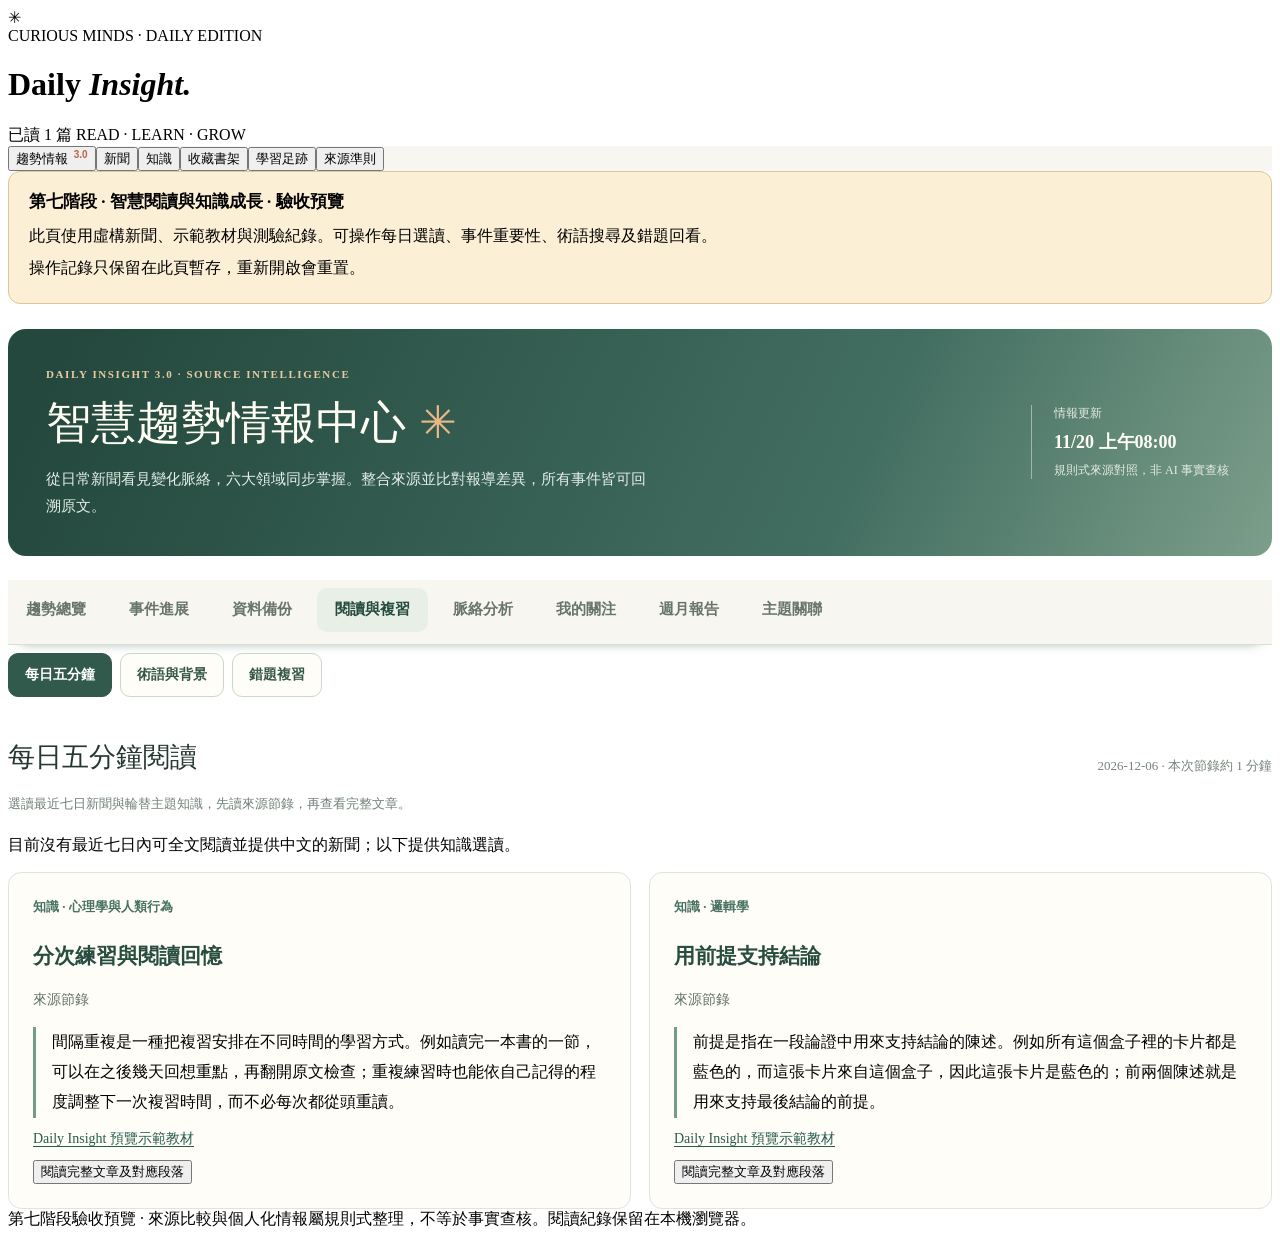
==== preview/stage7-acceptance.html @ a5c91a7d "Develop stage seven sourced reading and quiz review with isolated acceptance preview" ====
<!doctype html><html lang="zh-Hant"><head><meta charset="utf-8"><meta name="viewport" content="width=device-width,initial-scale=1"><meta name="theme-color" content="#f8f5ee"><meta name="description" content="Daily Insight 每日新知與六大領域智慧趨勢情報中心"><title>Daily Insight 3.0 第七階段驗收預覽</title><style>500;600;700&family=Noto+Sans+TC:wght@400;500;600;700;800&display=swap');:root{font-family:'DM Sans','Noto Sans TC',sans-serif;color:#212b27;background:#f8f6f0}*{box-sizing:border-box}body{margin:0}.shell{max-width:1220px;margin:auto;padding:0 30px}.mast{padding:35px 0 25px;display:flex;align-items:center;justify-content:space-between;gap:15px}.brand{display:flex;align-items:center;gap:16px}.brandmark{font-size:46px;color:#de6b43}.eyebrow,.kicker{font-size:11px;font-weight:800;letter-spacing:2px;color:#a45c42}h1{font-size:35px;margin:0;letter-spacing:-1.5px}h1 em{font-family:Georgia,serif;color:#c96945;font-weight:400}.header-right{font-size:12px;font-weight:700;letter-spacing:1px;color:#68736b;display:flex;align-items:center;gap:10px}.live-dot{width:7px;height:7px;background:#598774;border-radius:50%}nav{display:flex;gap:26px;border-top:1px solid #e2e1d9;border-bottom:1px solid #e2e1d9;overflow-x:auto}.tab{border:0;background:none;color:#67736b;padding:16px 2px;white-space:nowrap;font-size:14px;cursor:pointer;font-weight:700}.tab.active{color:#222b26;border-bottom:3px solid #d56b46}.hero{padding:48px 0 35px;display:grid;grid-template-columns:1.3fr .7fr;gap:40px;align-items:center}.hero h2{font-family:Georgia,'Noto Sans TC',serif;font-size:clamp(38px,5vw,64px);font-weight:500;line-height:1.18;letter-spacing:-2px;margin:15px 0}.hero p{color:#65736b;line-height:1.9;max-width:600px}.hero-art{border-radius:140px 140px 18px 18px;background:radial-gradient(circle at 72% 22%,#f5d9a4 0 11%,transparent 12%),linear-gradient(140deg,#b8d0bd,#4e796c 65%,#254b48);height:280px;position:relative;overflow:hidden}.hero-art:before{content:'✳';position:absolute;top:45px;left:20%;font-size:155px;color:#f4ead1;opacity:.9}.hero-art:after{content:'LEARN SOMETHING NEW';position:absolute;bottom:18px;right:20px;color:white;font-size:11px;letter-spacing:3px}.statsline{display:flex;gap:20px;flex-wrap:wrap;color:#78837a;font-size:12px}.sectionhead{display:flex;align-items:end;justify-content:space-between;margin:24px 0 20px;gap:15px}.sectionhead h2,.sectiontitle{font-family:Georgia,'Noto Sans TC',serif;font-size:29px;font-weight:500;margin:0}.filters{display:flex;gap:9px;overflow:auto;padding:0 0 18px}.filter,.mode{background:transparent;border:1px solid #d9dcd4;border-radius:40px;padding:9px 14px;color:#4c5a52;white-space:nowrap;cursor:pointer}.filter.selected,.mode.active{background:#294b40;color:white;border-color:#294b40}.grid{display:grid;grid-template-columns:repeat(3,minmax(0,1fr));gap:19px}.card{border:1px solid #e5e3db;background:#fffdf8;border-radius:14px;overflow:hidden;display:flex;flex-direction:column;min-height:320px}.card-art{height:116px;background:#b6c8bb;position:relative;overflow:hidden}.card-art:after{content:'✦';position:absolute;right:22px;top:-30px;font-size:130px;color:#fff9e8;opacity:.6}.card:nth-child(3n+2) .card-art{background:#e2c6ae}.card:nth-child(3n+3) .card-art{background:#b2c5d1}.card-body{padding:22px;display:flex;flex-direction:column;flex:1}.meta{font-size:11px;color:#8a8d83;letter-spacing:.5px}.card h3{font-size:20px;line-height:1.5;margin:13px 0;letter-spacing:-.3px}.card p{font-size:13px;color:#65736b;line-height:1.8;flex:1}.actions{display:flex;gap:8px;flex-wrap:wrap;margin-top:16px}.btn{border:1px solid #d9dfd8;background:transparent;padding:10px 13px;border-radius:9px;color:#294b40;cursor:pointer;font-size:12px;font-weight:700;text-decoration:none}.btn.primary{background:#294b40;color:white;border-color:#294b40}.notice,.empty{padding:22px;background:#f1efe6;border-radius:12px;color:#536159;line-height:1.9;margin:18px 0}.reader{max-width:830px;margin:35px auto 70px}.back{border:0;background:none;color:#8c604e;cursor:pointer;padding:10px 0}.reader h2{font-family:Georgia,'Noto Sans TC',serif;font-size:clamp(29px,4vw,46px);line-height:1.45;font-weight:500;margin:15px 0}.reader-intro{font-size:15px;color:#68746b;line-height:1.8}.reader-panel{background:#fffdf8;border:1px solid #e4e2da;padding:28px;border-radius:15px;margin:25px 0}.reader-panel h3{margin-top:0}.reader-text{font-size:18px;line-height:2;white-space:pre-wrap}.compare{display:grid;grid-template-columns:1fr 1fr;gap:18px}.compare>div{background:#f4f3ec;border-radius:12px;padding:20px}.compare label{font-size:12px;font-weight:700;color:#ae6346}.reader-note{font-size:12px;color:#78847b;line-height:1.8}.stat{font-size:48px;color:#c56c4e}footer{border-top:1px solid #e2e1d9;margin-top:60px;padding:25px 0 45px;font-size:12px;color:#88928a}@media(max-width:800px){.shell{padding:0 18px}.mast{padding:24px 0}.header-right{display:none}.hero{grid-template-columns:1fr;padding:35px 0 20px;gap:20px}.hero-art{height:160px;border-radius:15px}.hero-art:before{top:-20px;font-size:150px}.grid{grid-template-columns:1fr 1fr}.compare{grid-template-columns:1fr}}@media(max-width:560px){.grid{grid-template-columns:1fr}.card{min-height:0}.card-art{height:90px}.reader-panel{padding:18px}h1{font-size:29px}}
/* V1.4: evidence-first bilingual reader */
.evidence-list{display:grid;gap:16px;margin:24px 0}.evidence-row{border:1px solid #ded9d1;border-radius:14px;padding:22px;background:#fff}.evidence-row.compare{display:grid;grid-template-columns:1fr 1fr;gap:24px}.evidence-row.compare>div+div{border-left:1px solid #e4dfd6;padding-left:24px}.translation-missing{color:#8a6250;font-style:italic}.evidence-row .reader-text{white-space:pre-wrap;overflow-wrap:anywhere;line-height:1.9}@media(max-width:700px){.evidence-row.compare{grid-template-columns:1fr}.evidence-row.compare>div+div{border-left:0;border-top:1px solid #e4dfd6;padding-left:0;padding-top:18px}}

/* V1.7 article photography and knowledge challenges */
.card-art.has-photo:after{display:none}.card-art{height:160px}.reader-cover{height:300px;border-radius:16px;background:linear-gradient(120deg,#b6c8bb,#d8b99d);margin:20px 0;overflow:hidden}.quiz-panel{background:#fffdf8;border:1px solid #e2ded4;border-radius:16px;padding:24px;margin:30px 0}.quiz-panel h3{font-size:24px}.quiz-question{border:0;border-top:1px solid #e4e1d9;padding:18px 0;margin:0}.quiz-question legend{font-weight:700;line-height:1.7;padding-top:12px}.quiz-choice{display:block;border:1px solid #dddcd5;border-radius:9px;padding:12px;margin:9px 0;cursor:pointer;line-height:1.6}.quiz-choice:has(input:checked){border-color:#294b40;background:#eff5ef}.quiz-feedback{background:#edf4e9;padding:18px;border-radius:12px;line-height:1.8;margin-top:18px}.badge-grid{display:grid;grid-template-columns:repeat(3,minmax(0,1fr));gap:12px;margin:22px 0}.badge-card{background:#fffdf8;border:1px solid #e2ded4;padding:20px;border-radius:12px;display:flex;flex-direction:column;gap:8px}.badge-card strong{font-size:17px}.badge-card small{color:#69756c}.badge-card.locked{opacity:.5}@media(max-width:600px){.badge-grid{grid-template-columns:repeat(2,minmax(0,1fr))}.reader-cover{height:190px}}

.site-toolbar {
 position: sticky;
 top: 0;
 z-index: 10;
 background: #f8f6f0;
 padding-top: env(safe-area-inset-top, 0px);
}
.site-toolbar #explore-toolbar>p.meta{margin:0 0 16px}
#explore-toolbar .explore-topics{flex-wrap:nowrap}
#explore-toolbar .filter{flex:none}
@media(max-width:600px){nav{flex-wrap:wrap;gap:0 16px}.tab{padding:12px 2px}}

.article-prose{margin:24px 0}
.article-prose>.reader-text{margin:0 0 1em}

@media(max-width:800px){
 .site-toolbar nav{flex-wrap:nowrap;gap:0 16px}
 .site-toolbar nav .tab{flex:none;padding:12px 2px}
 #explore-toolbar .sectionhead{margin:12px 0 4px}
 #explore-toolbar .sectionhead h2{font-size:23px}
 .site-toolbar #explore-toolbar>p.meta{margin:0 0 8px}
 #explore-toolbar .explore-topics{padding-bottom:8px}
}

/* Let each image set the frame height so the entire composition is visible. */
.article-visual .card-art,.article-visual .reader-cover{height:auto;background:none}
.article-visual .card-art:after{display:none}
.article-visual .reader-cover{margin:16px auto 8px;max-width:720px}
.topic-art[hidden]{display:none}
.topic-art{color:var(--art-ink)}
.illustration-frame{background:var(--art-bg)}
.illustration-frame.has-generated svg{display:none}
.illustration-frame svg,.illustration-frame img,.official-photo,.official-photo img{display:block;width:100%;height:auto}
.official-photo:focus-visible{outline:3px solid #286452;outline-offset:-4px}
.visual-label{display:block;padding:3px 8px;background:#f8f6f0;color:#536159;text-align:right;font-size:11px;line-height:1.4}
.photo-credit{max-width:720px;margin:0 auto 12px}

#explore-toolbar:has(.reader-back){max-width:830px;margin-inline:auto}
.reader-back{display:block;min-height:44px;padding:8px 10px;margin-left:-10px;font-size:15px;font-weight:700}
.reader{margin-top:20px}

.reader-aside-inner {
 border: 1px solid #e2e1d9;
 border-radius: 12px;
 background: #f4f2ea;
 padding: 18px;
}
.reader-aside-inner > h2, .reader-panel-header h2 {
 font-size: 16px;
 margin: 0 0 12px;
}
.reader-float-button { display: none; }
.reader-related { list-style: none; margin: 0; padding: 0; }
.reader-related li + li, .reader-context-rows > div + div {
 border-top: 1px solid #e2e1d9;
 padding-top: 12px;
 margin-top: 12px;
}
.reader-related-link {
 font: inherit;
 font-size: 14px;
 font-weight: 700;
 color: #294b40;
 line-height: 1.5;
}
button.reader-related-link {
 text-align: left;
 border: 0;
 background: none;
 padding: 0;
 cursor: pointer;
 text-decoration: underline;
 text-underline-offset: 3px;
}
.reader-context-meta {
 display: block;
 margin-top: 4px;
 font-size: 12px;
 color: #56635a;
}
.reader-context-meta a { color: #294b40; }
.reader-related p, .reader-context-rows dd, .reader-diagram {
 margin: 6px 0 0;
 font-size: 13px;
 line-height: 1.65;
 overflow-wrap: anywhere;
}
.reader-context-rows { margin: 0; }
.reader-context-rows dt { font-size: 14px; font-weight: 700; }

.reader-diagram { max-width: 520px; }
.diagram-question { font-weight: 700; margin: 0 0 10px; }
.diagram-options { list-style: none; padding: 0; margin: 0 0 12px; display: grid; gap: 6px; }
.diagram-options li {
 display: grid;
 grid-template-columns: minmax(2.5em, auto) 1fr;
 gap: 1px 8px;
 padding: 5px 8px;
 border: 1px solid #dedfd5;
 border-radius: 6px;
 background: #fffdf8;
}
.diagram-options small { grid-column: 2; color: #324c41; }
.diagram-options .diagram-forgone { border-color: #658070; background: #e4eee5; }
.reader-diagram figcaption { font-weight: 700; }
.diagram-check { margin-top: 10px; }
.diagram-check summary { cursor: pointer; color: #294b40; }
.diagram-check p { margin: 6px 0; }
.diagram-expand {
 font: inherit;
 text-decoration: underline;
 padding: 6px 0;
 background: none;
 color: #294b40;
 border: 0;
 cursor: pointer;
}
.reader-diagram-dialog {
 width: min(520px, calc(100% - 36px));
 max-height: 85vh;
 padding: 22px;
 background: #fffdf8;
 color: #212b27;
 border: 1px solid #d9dfd8;
 border-radius: 14px;
}
.reader-diagram-dialog::backdrop { background: #182b226b; }
.reader-diagram-dialog form { float: right; }
.reader-diagram-dialog .reader-diagram { font-size: 16px; }
.has-reader-asides > .reader { margin-bottom: 24px; }

.reader-panel-diagram + .reader-glossary {
 border-top: 1px solid #e2e1d9;
 margin-top: 18px;
 padding-top: 18px;
}
.reader-panel-diagram h3 { font-size: 15px; margin: 0 0 8px; }
.glossary-filter {
 display: grid;
 gap: 6px;
 margin-bottom: 15px;
 font-size: 13px;
 font-weight: 600;
}
.glossary-filter input {
 width: 100%;
 min-height: 40px;
 padding: 7px 10px;
 font: inherit;
 font-size: 16px;
 background: #fffdf8;
 color: #212b27;
 border: 1px solid #bdc8bf;
 border-radius: 8px;
}
.reader-glossary dt small { color: #54645b; font-weight: 400; }
.reader-panel-dialog {
 position: fixed;
 inset: auto 0 0;
 width: min(620px, 100%);
 max-width: 100%;
 max-height: 82vh;
 max-height: 82dvh;
 margin: 0 auto;
 padding: 0;
 border: 1px solid #d9dfd8;
 border-radius: 18px 18px 0 0;
 background: #fffdf8;
 color: #212b27;
}
.reader-panel-dialog[open] { display: flex; flex-direction: column; }
.reader-panel-dialog::backdrop { background: #182b227d; }
.reader-panel-header {
 display: flex;
 align-items: center;
 justify-content: space-between;
 gap: 12px;
 padding: 10px 18px;
 border-bottom: 1px solid #e2e1d9;
 background: #f4f2ea;
}
.reader-panel-header h2 { margin: 0; }
.reader-panel-header button { min-height: 44px; }
.reader-panel-body {
 overflow: auto;
 overscroll-behavior: contain;
 padding: 16px 18px calc(22px + env(safe-area-inset-bottom, 0px));
}
.reader-panel-body .reader-context-rows dd,
.reader-panel-body .reader-related p { font-size: 15px; }
body:has(.reader-panel-dialog[open], .reader-diagram-dialog[open]) { overflow: hidden; }

@media (max-width: 1199px) {
 .reader-aside-inner { display: none; }
 .reader-layout.has-reader-asides { padding-bottom: calc(72px + env(safe-area-inset-bottom, 0px)); }
 .reader-float-button {
  display: inline-flex;
  position: fixed;
  bottom: calc(12px + env(safe-area-inset-bottom, 0px));
  z-index: 12;
  align-items: center;
  min-height: 44px;
  padding: 8px 14px;
  border: 1px solid #628778;
  border-radius: 24px;
  background: #294b40;
  color: #fff;
  font: inherit;
  font-size: 14px;
  font-weight: 700;
  box-shadow: 0 2px 8px #202b2633;
  cursor: pointer;
 }
 .reader-aside-left .reader-float-button { left: max(12px, env(safe-area-inset-left, 0px)); }
 .reader-aside-right .reader-float-button { right: max(12px, env(safe-area-inset-right, 0px)); }
}

@media (min-width: 1200px) {
 .shell:has(.reader-layout.has-reader-asides) {
  max-width: 1920px;
  padding-inline: clamp(28px, 2.6vw, 56px);
 }
 .reader-layout.has-reader-asides {
  display: grid;
  grid-template-columns: minmax(0, 890px);
  grid-template-areas: "article";
  align-items: start;
  justify-content: center;
  gap: clamp(18px, 1.45vw, 28px);
 }
 .reader-layout.has-reader-asides:has(.reader-aside-left) {
  grid-template-columns: minmax(215px, 380px) minmax(0, 890px);
  grid-template-areas: "related article";
 }
 .reader-layout.has-reader-asides:has(.reader-aside-right) {
  grid-template-columns: minmax(0, 890px) minmax(215px, 380px);
  grid-template-areas: "article context";
 }
 .reader-layout.has-reader-asides:has(.reader-aside-left):has(.reader-aside-right) {
  grid-template-columns: minmax(215px, 1fr) minmax(0, 890px) minmax(215px, 1fr);
  grid-template-areas: "related article context";
 }
 .reader-layout.has-reader-asides > .reader {
  grid-area: article;
  min-width: 0;
  max-width: 890px;
  width: 100%;
 }
 .reader-aside { width: 100%; min-width: 0; margin: 20px 0 0; }
 .reader-aside-left { grid-area: related; }
 .reader-aside-right { grid-area: context; }
 .reader-aside-inner .reader-context-rows dd,
 .reader-aside-inner .reader-related p { font-size: 14px; }
}
@media (min-width: 1200px) and (min-height: 700px) {
 .reader-aside {
  position: sticky;
  top: calc(114px + env(safe-area-inset-top, 0px));
  max-height: calc(100dvh - 130px - env(safe-area-inset-top, 0px));
  overflow: auto;
  scrollbar-width: thin;
 }
}

/* Daily Insight 2.0: trend intelligence, preserving the original editorial palette. */
.nav-new{font-size:10px;font-weight:800;color:#be6347;vertical-align:super;margin-left:2px}
.trend-hero{margin:25px 0 24px;padding:36px 38px;border-radius:18px;background:linear-gradient(115deg,#24483d 5%,#426e61 67%,#7c9e8a);color:#fffdf4;display:flex;justify-content:space-between;align-items:center;gap:28px}
.trend-eyebrow{font-size:11px!important;font-weight:800;letter-spacing:1.6px;color:#e7cba5!important}
.trend-hero h2{font-family:Georgia,'Noto Sans TC',serif;font-size:clamp(27px,3.7vw,45px);font-weight:500;line-height:1.3;margin:10px 0 13px}
.trend-hero p{font-size:15px;line-height:1.8;margin:0;color:#e5eee8;max-width:600px}
.trend-hero-star{color:#e9b886;font-family:'DM Sans',sans-serif}
.trend-hero-meta{min-width:180px;border-left:1px solid #9eb8a9;padding-left:22px;display:flex;flex-direction:column;gap:8px}
.trend-hero-meta span,.trend-hero-meta small{color:#e3ebe1;font-size:12px}
.trend-hero-meta strong{font-size:18px}
.trend-tabs{position:sticky;top:env(safe-area-inset-top,0px);z-index:20;display:flex;gap:7px;overflow-x:auto;border-bottom:1px solid #dcded6;padding:8px 0 12px;scrollbar-width:thin;background:#f8f6f0;box-shadow:0 8px 14px -14px #24483d;overscroll-behavior-x:contain}
.trend-tab{border:0;border-radius:10px;padding:12px 18px;background:transparent;white-space:nowrap;color:#68756b;font-size:15px;font-family:inherit;font-weight:700;cursor:pointer;min-height:44px}
.trend-tab.active{background:#e7efe7;color:#254c3e}
.trend-dot{display:inline-block;min-width:20px;padding:2px 5px;margin-left:6px;border-radius:12px;background:#b65a43;color:white;font-size:11px}
.trend-overview,.trend-watch,.trend-reports,.trend-network{padding:18px 0 20px}
.trend-section-title{margin:27px 0 17px;display:flex;justify-content:space-between;align-items:end;gap:12px}
.trend-section-title h3{margin:0;font:500 27px Georgia,'Noto Sans TC',serif;color:#26372f}
.trend-section-title span{color:#778479;font-size:13px}
.trend-topic-grid{display:grid;grid-template-columns:repeat(3,minmax(0,1fr));gap:12px}
.trend-topic-card{display:grid;grid-template-columns:52px 1fr;grid-template-rows:1fr 1fr;align-items:center;column-gap:12px;text-align:left;padding:17px;background:#fffdf8;border:1px solid #e5e5de;border-radius:13px;color:#25362e;min-height:105px;cursor:pointer}
.trend-topic-card:hover,.trend-event-card:hover{border-color:#b9c8bb}
.trend-topic-symbol{grid-row:1/3;width:48px;height:48px;border-radius:13px;display:flex;align-items:center;justify-content:center;font-size:28px}
.trend-topic-card>span:nth-child(2){font-size:15px;font-weight:700}
.trend-topic-card strong{color:#58776a;font-size:16px}.trend-topic-card small{font-weight:400;font-size:12px;color:#8c978d}
.trend-topic-filters{display:flex;gap:8px;overflow-x:auto;padding:2px 0 15px;scrollbar-width:thin}
.trend-chip{white-space:nowrap;border:1px solid #d5dcd5;background:#fffdf9;border-radius:99px;padding:9px 15px;min-height:43px;color:#405b4c;font-size:14px;cursor:pointer}
.trend-chip.active{background:#315a4c;color:#fff;border-color:#315a4c}.trend-chip.active span{color:#fff!important}
.trend-event-list{display:grid;grid-template-columns:repeat(2,minmax(0,1fr));gap:14px}
.trend-event-card{display:flex;flex-direction:column;background:#fffdf9;border:1px solid #e1e4da;border-radius:14px;padding:23px;min-width:0}
.trend-event-top,.trend-event-bottom{display:flex;justify-content:space-between;align-items:center;gap:12px}
.trend-topic-label{font-size:13px;font-weight:800;color:#487263}
.trend-impact{font-size:12px;color:#66786c;border-radius:99px;background:#edf0e8;padding:5px 10px;white-space:nowrap}.trend-impact.mid{background:#f7ebd5;color:#9e6e30}.trend-impact.high{background:#f8e0dc;color:#a94b3d}
.trend-event-card h3{font-size:19px;line-height:1.6;margin:15px 0 9px;overflow-wrap:anywhere}
.trend-event-card h3 button{background:none;border:0;color:#263c30;font:inherit;text-align:left;padding:0;cursor:pointer}
.trend-event-card h3 button:hover{text-decoration:underline;text-underline-offset:4px}
.trend-event-card p{color:#637267;font-size:14px;line-height:1.8;margin:0 0 16px;flex:1}
.trend-event-bottom{border-top:1px solid #ecece4;padding-top:13px;color:#7b897d;font-size:12px;flex-wrap:wrap}
.trend-event-bottom>div,.trend-inline-actions{display:flex;gap:12px;align-items:center;flex-wrap:wrap}
.trend-text-btn{background:none;border:0;color:#3d725d;font-size:13px;font-weight:700;cursor:pointer;padding:4px;min-height:30px}
.trend-text-btn:hover{text-decoration:underline}.trend-unread{display:inline-block;color:#aa5544;margin-left:6px}
.trend-event-card.compact{padding:18px}.trend-event-card.compact h3{font-size:16px}
.trend-footnote,.trend-muted{line-height:1.8;color:#718076;font-size:13px}.trend-footnote{margin:22px 0}.trend-muted{margin:8px 0 20px}
.trend-detail{padding:22px 0}.trend-back{border:0;background:none;color:#875e4b;cursor:pointer;font-weight:700;font-size:15px;min-height:44px}
.trend-detail-heading{background:#eef2ea;border-radius:16px;padding:28px;margin:14px 0 21px}.trend-detail-heading h3{font:500 clamp(24px,3vw,35px)/1.6 Georgia,'Noto Sans TC',serif;margin:15px 0}.trend-detail-meta{font-size:13px;color:#708078;margin-bottom:17px}
.trend-detail-grid{display:grid;grid-template-columns:repeat(2,minmax(0,1fr));gap:16px}.trend-detail-panel{background:#fffdf8;border:1px solid #e1e3dc;border-radius:13px;padding:24px;margin-bottom:16px;min-width:0}
.trend-detail-panel h4{font-size:19px;color:#284d40;margin:0 0 15px}.trend-detail-panel h4:not(:first-child){margin-top:24px}.trend-detail-panel p{font-size:14px;color:#637267;line-height:1.85}
.trend-evidence,.trend-related,.trend-small-list{padding-left:19px;line-height:1.65}.trend-evidence li{margin:16px 0}.trend-evidence strong{font-size:14px;display:block;overflow-wrap:anywhere}.trend-evidence small,.trend-related small{display:block;color:#778579;font-size:12px;margin:5px 0}
.trend-source-link{font-size:12px;line-height:1.7;color:#3f715b;overflow-wrap:anywhere}
.trend-timeline{border-left:2px solid #afc7b5;list-style:none;margin:13px 0 0 5px;padding-left:21px}.trend-timeline li{position:relative;margin:0 0 21px;line-height:1.6;font-size:14px}.trend-timeline li:before{content:'';position:absolute;left:-28px;top:6px;width:10px;height:10px;border-radius:50%;background:#578273}.trend-timeline time{display:block;color:#a36049;font-size:12px;font-weight:800}.trend-timeline small{display:block;color:#829086}
.trend-caution{background:#f8f1e7;border-radius:9px;padding:13px;color:#8f6752!important;font-size:13px;line-height:1.8}
.trend-related button{background:none;border:none;padding:0;cursor:pointer;color:#3e715a;font-size:15px;text-align:left;text-decoration:underline;text-underline-offset:3px}
.trend-preference-grid{display:grid;grid-template-columns:repeat(2,minmax(0,1fr));gap:12px}.trend-preference-grid label{font-size:15px;line-height:1.5;cursor:pointer}.trend-preference-grid input{accent-color:#315d4b;width:17px;height:17px;vertical-align:middle}
.trend-summary-cards{display:grid;grid-template-columns:repeat(3,minmax(0,1fr));gap:12px;margin:20px 0}.trend-summary-cards>div{display:flex;flex-direction:column;gap:6px;background:#eef2eb;border-radius:13px;padding:20px;min-height:112px}.trend-summary-cards strong{font-size:clamp(20px,2.3vw,29px);color:#315e4d;overflow-wrap:anywhere}.trend-summary-cards span{font-size:13px;color:#6c8173}
.trend-report-controls{display:flex;justify-content:space-between;gap:12px;flex-wrap:wrap;align-items:center;margin:15px 0}.trend-report-controls>div{display:flex;gap:8px}
.trend-bars{display:grid;gap:16px;margin-top:23px}.trend-bar-row{display:grid;grid-template-columns:150px 1fr 36px;gap:12px;align-items:center;color:#485c4f;font-size:13px}.trend-bar-row strong{text-align:right;color:#325a4d}.trend-bar-rail{height:12px;background:#f0f0e7;border-radius:99px;overflow:hidden}.trend-bar-rail i{display:block;height:100%;border-radius:99px;min-width:2px}
.trend-network-topics{display:grid;grid-template-columns:repeat(3,minmax(0,1fr));gap:12px;margin:24px 0}.trend-network-node{background:#fffdf8;border:1px solid var(--node);color:var(--node);border-radius:13px;padding:22px 10px;font-size:16px;font-weight:700;cursor:pointer;min-height:74px}
.trend-links{list-style:none;padding:0}.trend-links li{display:flex;align-items:center;gap:10px;border-bottom:1px solid #ebece4;padding:12px 0;font-size:14px}.trend-links li span:first-child{min-width:105px}.trend-links li span:nth-child(3){min-width:100px}.trend-links strong{color:#517563;font-size:12px;white-space:nowrap}.trend-link-line{flex:1;height:2px;background:#aac6b2}
.trend-announcement{position:fixed;bottom:20px;left:50%;transform:translateX(-50%);background:#285644;color:white;padding:10px 18px;border-radius:9px;z-index:35}
@media(max-width:850px){.trend-hero{padding:24px;align-items:start}.trend-topic-grid{grid-template-columns:repeat(2,minmax(0,1fr))}.trend-detail-grid{grid-template-columns:1fr}}
@media(max-width:600px){.trend-hero{display:block;padding:22px;margin:13px 0 15px}.trend-hero-meta{border:0;border-top:1px solid #91ae9b;padding:12px 0 0;margin-top:18px;gap:4px}.trend-hero-meta strong{font-size:15px}.trend-tabs{gap:4px}.trend-tab{font-size:14px;padding:11px 13px}.trend-section-title{align-items:start;flex-direction:column;gap:5px}.trend-section-title h3{font-size:23px}.trend-topic-grid,.trend-event-list,.trend-network-topics{grid-template-columns:1fr}.trend-topic-card{min-height:82px;padding:11px}.trend-event-card{padding:19px}.trend-detail-heading{padding:18px}.trend-detail-panel{padding:18px}.trend-summary-cards{grid-template-columns:repeat(2,minmax(0,1fr))}.trend-summary-cards>div:last-child{grid-column:1/-1}.trend-preference-grid{grid-template-columns:1fr}.trend-bar-row{grid-template-columns:105px 1fr 30px;gap:7px;font-size:12px}.trend-links li{flex-wrap:wrap}.trend-links li span:first-child,.trend-links li span:nth-child(3){min-width:0}.trend-network-node{min-height:65px}}
@media(prefers-reduced-motion:reduce){.trend-event-card,.trend-topic-card{transition:none}}

/* Daily Insight 3.0 stage 5: source inspection / evidence comparison. */
.trend-investigation{margin:4px 0 20px}
.trend-pane-tabs{display:flex;gap:8px;flex-wrap:wrap;padding:8px 0 15px}
.trend-pane-tab{font:700 14px 'DM Sans','Noto Sans TC',sans-serif;color:#365848;background:#fffdf8;border:1px solid #cbd8cd;border-radius:10px;min-height:44px;padding:10px 16px;cursor:pointer}
.trend-pane-tab.active{color:#fff;background:#315a4c;border-color:#315a4c}
.trend-investigation-panel{margin-bottom:18px}
.trend-proof-summary{display:flex;flex-wrap:wrap;gap:8px;margin:0 0 14px}
.trend-proof-pill{font-size:13px;font-weight:700;padding:7px 11px;border-radius:99px}
.trend-proof-pill.has-primary{background:#e1efe4;color:#2c6648}.trend-proof-pill.pending{background:#f6eee0;color:#865a34}
.trend-claim-groups{display:grid;grid-template-columns:repeat(2,minmax(0,1fr));gap:12px;margin:18px 0}
.trend-claim-row{background:#f4f6ef;border:1px solid #e0e6dd;border-radius:12px;padding:17px;min-width:0}
.trend-claim-row strong{display:block;color:#2b4d3c;font-size:16px;line-height:1.7;overflow-wrap:anywhere}
.trend-claim-row small{display:block;color:#65766b;margin-top:9px;font-size:13px}
.trend-claim-label{font-size:13px;color:#926342;font-weight:800;margin-bottom:9px}
.trend-claim-links{display:grid;gap:7px;margin-top:13px}
.trend-quality-list{display:grid;gap:12px;margin-top:17px}
.trend-quality-item{display:grid;grid-template-columns:minmax(140px,1fr) minmax(220px,1.3fr);gap:12px 20px;border:1px solid #e1e5dc;border-radius:12px;padding:16px;min-width:0}
.trend-quality-item strong{font-size:16px;color:#294d3d}.trend-quality-item small{display:block;font-size:13px;color:#66766c;line-height:1.6;margin-top:5px;overflow-wrap:anywhere}
.trend-quality-badges{display:flex;flex-wrap:wrap;gap:7px;align-items:start}.trend-quality-badges>span{font-size:13px;border-radius:8px;background:#edf2e9;padding:6px 8px;line-height:1.5}
.trend-quality-badges .trend-link-status.good{background:#e1f0e3;color:#2c6848}.trend-quality-badges .trend-link-status.bad{background:#f9e3df;color:#a04b3d}.trend-quality-badges .trend-link-status.pending{background:#f6efe1;color:#805b38}
.trend-quality-link{grid-column:1/-1;overflow-wrap:anywhere}
.trend-compare-grid{display:grid;grid-template-columns:repeat(2,minmax(0,1fr));gap:14px;margin:18px 0}
.trend-compare-column{display:flex;flex-direction:column;gap:8px;min-width:0}.trend-compare-column label{font-size:15px;font-weight:700;color:#365849}
.trend-compare-column select{width:100%;min-height:44px;border:1px solid #c8d7c8;border-radius:10px;background:#fff;padding:9px 12px;font:inherit;font-size:15px;color:#284a3a}
.trend-compare-content{background:#f4f6ef;border:1px solid #e0e5db;border-radius:12px;padding:18px;min-height:200px;display:flex;flex-direction:column;gap:13px}
.trend-compare-content strong{font-size:17px;line-height:1.7;color:#2a4b3e;overflow-wrap:anywhere}.trend-compare-content p{margin:0}.trend-compare-content a{margin-top:auto}
.trend-compare-meta{font-size:13px;color:#65796b}.trend-compare-assessment{padding:14px 16px;background:#edf2e9;border-radius:10px;font-size:14px;line-height:1.8;color:#3d5d4b}
@media(max-width:700px){.trend-compare-grid,.trend-claim-groups,.trend-quality-item{grid-template-columns:1fr}.trend-compare-content{min-height:0}.trend-quality-link{grid-column:auto}}

/* Daily Insight 3.0 stage 6 — personal dashboard, watch terms, progress and backup. */
.trend-personal-layout{max-width:800px}
.trend-personal-row{display:flex;justify-content:space-between;align-items:center;gap:15px;padding:13px 0;border-bottom:1px solid #e3e8df;min-width:0}
.trend-personal-row:last-of-type{border-bottom:0}
.trend-personal-row label{font-size:15px;font-weight:700;line-height:1.6;display:flex;align-items:center;gap:8px}
.trend-personal-row input{accent-color:#315d4b;width:18px;height:18px}
.trend-personal-row strong{font-size:16px;color:#2b4939;overflow-wrap:anywhere}
.trend-personal-row small{display:block;color:#637667;line-height:1.75;font-size:13px;margin-top:5px;overflow-wrap:anywhere}
.trend-personal-actions{display:flex;gap:8px;align-items:center;flex-wrap:wrap;flex:none}
.trend-personal-actions>button:not(.btn){background:#fffdf8;border:1px solid #ccd8cc;border-radius:8px;min-width:40px;min-height:40px;color:#305844;font-size:18px;cursor:pointer}
.trend-personal-actions button:disabled{opacity:.4;cursor:default}
.trend-personal-two,.trend-backup-grid{display:grid;grid-template-columns:repeat(2,minmax(0,1fr));gap:17px}
.trend-personal-form{display:grid;grid-template-columns:1fr 1fr;gap:14px}
.trend-personal-field{display:grid;gap:7px;font-weight:700;font-size:14px;color:#375b48;min-width:0}
.trend-personal-field input,.trend-personal-field select{width:100%;min-width:0;min-height:44px;border:1px solid #c2d1c4;border-radius:9px;background:#fff;color:#253b30;padding:9px 12px;font:inherit;font-size:16px}
.trend-personal-field input[type=file]{line-height:1.7;max-width:100%}
.trend-personal-wide{grid-column:1/-1}
.trend-personal-form fieldset{border:1px solid #e0e6dd;border-radius:11px;padding:14px;min-width:0}
.trend-personal-form legend{font-weight:700;color:#365b47;font-size:14px;padding:0 4px}
.trend-personal-form .trend-personal-actions{justify-content:flex-start}
.trend-progress-panel .trend-section-title{margin-top:0}
.trend-progress-panel .trend-section-title h4{margin:0}
.trend-progress-panel .trend-personal-field{margin-bottom:20px;max-width:350px}
.trend-progress-panel .trend-timeline strong{display:block;color:#315e4b;margin:3px 0}
.trend-progress-panel .trend-source-link{display:block;margin-top:6px}
.trend-backup-stats{display:grid;grid-template-columns:repeat(3,minmax(0,1fr));gap:9px;margin:18px 0}
.trend-backup-stats>div{display:grid;gap:3px;background:#edf2e9;padding:13px;border-radius:10px}
.trend-backup-stats strong{font-size:22px;color:#2d5d47}.trend-backup-stats span{font-size:13px;color:#677869}
.trend-backup-preview{background:#fffdf8;border:1px solid #dbe4d9;border-radius:14px;padding:22px;margin:20px 0}
.trend-backup-preview h4{font-size:20px;color:#284e3d;margin-top:0}
.trend-backup-table{overflow:auto;margin:16px 0}
.trend-backup-table>div{min-width:350px;display:grid;grid-template-columns:1.3fr repeat(3,minmax(55px,.7fr));gap:10px;border-bottom:1px solid #e3e8df;padding:11px 4px;font-size:14px}
.trend-backup-table>div:first-child{background:#eff3ed;font-weight:700;border-radius:9px}
.trend-personal-confirm{display:flex;align-items:center;gap:10px;font-size:14px;line-height:1.7;margin:18px 0}
.trend-personal-confirm input{accent-color:#285644;width:18px;height:18px;flex:none}
@media(max-width:850px){.trend-personal-two,.trend-backup-grid{grid-template-columns:1fr}}
@media(max-width:600px){.trend-personal-row{align-items:flex-start;flex-wrap:wrap}.trend-personal-actions{width:100%;justify-content:flex-end}.trend-personal-form{grid-template-columns:1fr}.trend-personal-wide{grid-column:auto}.trend-backup-stats{grid-template-columns:repeat(2,minmax(0,1fr))}.trend-personal-form .trend-personal-actions{justify-content:flex-start}}

/* Keep the two data and progress entry points visible on narrow screens. */
.trend-progress-link{color:#285b4d;font-weight:700}
@media(max-width:600px){
 .trend-tabs{display:grid;grid-template-columns:repeat(3,minmax(0,1fr));overflow-x:visible}
 .trend-tab{min-width:0;padding:10px 5px;text-align:center;white-space:normal}
}

.learning-section{margin-top:18px}.learning-digest{display:grid;grid-template-columns:repeat(2,minmax(0,1fr));gap:18px}
.learning-digest .trend-detail-panel{margin:0}.learning-section h4{font-size:21px;line-height:1.55;margin:10px 0}
.learning-section blockquote{margin:12px 0;padding-left:16px;border-left:3px solid #749a89;line-height:1.9}
.learning-label,.learning-source{font-size:14px;color:#506d61}.learning-source{display:block;margin:12px 0}.learning-source a{color:#285b4d;text-underline-offset:3px}
.learning-glossary{display:grid;grid-template-columns:repeat(2,minmax(0,1fr));gap:0 24px}.learning-glossary p{margin:0 0 8px}
.learning-review{margin-top:18px}.learning-review details{padding:12px;background:#eef2ec;border-radius:8px}.learning-review summary{cursor:pointer;font-weight:600}
.learning-actions{display:flex;gap:12px;flex-wrap:wrap;margin-top:16px}.learning-importance h5{font-size:16px;margin-bottom:8px}
@media(max-width:700px){.learning-digest,.learning-glossary{grid-template-columns:1fr}.learning-actions .btn{flex:1}}
</style><style>.preview-note{background:#fbefd5;border:1px solid #dcc69c;padding:16px 20px;border-radius:12px;margin-bottom:18px;line-height:1.7}.preview-note p{margin:5px 0}.preview-note strong{font-size:17px}</style></head><body><div class="shell"><header class="mast"><div class="brand"><span class="brandmark">✳</span><div><div class="eyebrow">CURIOUS MINDS · DAILY EDITION</div><h1>Daily <em>Insight.</em></h1></div></div><div class="header-right"><span id="streak">我的閱讀日誌</span><span class="live-dot"></span> READ · LEARN · GROW</div></header><div class="site-toolbar"><nav aria-label="主選單"><button class="tab" data-page="trends">趨勢情報 <span class="nav-new">3.0</span></button><button class="tab active" data-page="news">新聞</button><button class="tab" data-page="knowledge">知識</button><button class="tab" data-page="saved">收藏書架</button><button class="tab" data-page="stats">學習足跡</button><button class="tab" data-page="about">來源準則</button></nav><div id="explore-toolbar"></div></div><aside class="preview-note"><strong>第七階段 · 智慧閱讀與知識成長 · 驗收預覽</strong><p id="preview-note">此頁使用虛構新聞、示範教材與測驗紀錄。可操作每日選讀、事件重要性、術語搜尋及錯題回看。</p><p>操作記錄只保留在此頁暫存，重新開啟會重置。</p></aside><main id="main"><p>正在讀取文章資料…</p></main><footer>第七階段驗收預覽 · 來源比較與個人化情報屬規則式整理，不等於事實查核。閱讀紀錄保留在本機瀏覽器。</footer></div><script>
const previewRecords=new Map([['daily-insight-v1.8',JSON.stringify({"saved": ["https://example.org/stage7-cost"], "read": ["https://example.org/stage7-cost"], "quizResults": {"stage7-cost": {"score": 0, "total": 1, "answers": [0], "completedAt": "2026-11-20T00:00:00Z"}, "stage7-repeat": {"score": 0, "total": 1, "answers": [2], "completedAt": "2026-11-19T00:00:00Z"}}})]]);
const previewStorage={getItem:key=>previewRecords.get(key)??null,setItem:(key,value)=>previewRecords.set(key,value),removeItem:key=>previewRecords.delete(key)};
const previewArticles=[{"id": "stage7-cost", "title": "安排一天行程的機會成本", "category": "商業與經濟", "kind": "knowledge", "source": "Daily Insight 預覽示範教材", "url": "https://example.org/stage7-cost", "verification": "publisher_domain_checked", "reuse_license": "approved", "content_complete": true, "standalone_reviewed": true, "translation_status": "original_zh_hant", "content_scope": "full_text", "evidence_original": ["機會成本是指做出一個選擇時，所放棄的最佳可行方案帶來的價值。假設你只有一小時，可以整理旅行資料、練習英文或看一集影集；你選擇整理旅行資料，而在另外兩個方案中最重視練習英文，整理資料的機會成本就是放棄練習英文帶來的價值。", "比較方案時，可以先列出真正可行的選項，再依自己的目標排序。機會成本會隨可行選項及你重視的事情改變，也不一定能直接用金錢衡量。"], "quiz_reviewed": true, "quiz": [{"question": "若選擇整理資料，次佳選項是練英文，機會成本是什麼？", "options": ["三件事花費時間的總和", "放棄練英文所帶來的價值", "已經看過影集的時間"], "answer": 1, "paragraph": 1, "explanation": "機會成本取決於放棄的最佳可行方案；在這個例子中是練習英文。"}]}, {"id": "stage7-repeat", "title": "分次練習與閱讀回憶", "category": "心理學與人類行為", "kind": "knowledge", "source": "Daily Insight 預覽示範教材", "url": "https://example.org/stage7-repeat", "verification": "publisher_domain_checked", "reuse_license": "approved", "content_complete": true, "standalone_reviewed": true, "translation_status": "original_zh_hant", "content_scope": "full_text", "evidence_original": ["間隔重複是一種把複習安排在不同時間的學習方式。例如讀完一本書的一節，可以在之後幾天回想重點，再翻開原文檢查；重複練習時也能依自己記得的程度調整下一次複習時間，而不必每次都從頭重讀。", "回想後要核對原文，避免把記錯的內容反覆記住。本例的練習步驟是先合上書說出重點，再檢查原文，最後記下仍不理解的問題。"], "quiz_reviewed": true, "quiz": [{"question": "在本例中，回想文章重點後的下一步是什麼？", "options": ["立即刪除筆記", "翻開原文核對", "只看文章標題"], "answer": 1, "paragraph": 1, "explanation": "先核對原文，才能知道自己的回想是否準確。"}]}, {"id": "stage7-logic", "title": "用前提支持結論", "category": "邏輯學", "kind": "knowledge", "source": "Daily Insight 預覽示範教材", "url": "https://example.org/stage7-logic", "verification": "publisher_domain_checked", "reuse_license": "approved", "content_complete": true, "standalone_reviewed": true, "translation_status": "original_zh_hant", "content_scope": "full_text", "evidence_original": ["前提是指在一段論證中用來支持結論的陳述。例如所有這個盒子裡的卡片都是藍色的，而這張卡片來自這個盒子，因此這張卡片是藍色的；前兩個陳述就是用來支持最後結論的前提。", "檢查論證時，除了確認推理形式是否成立，也要分別檢查前提是否為真。有效的推理形式本身，並不能替我們保證實際觀察到的前提正確。"], "quiz_reviewed": true, "quiz": [{"question": "「這張卡片來自這個盒子」在例子中是什麼？", "options": ["前提", "結論", "無關的廣告"], "answer": 0, "paragraph": 1, "explanation": "它和盒子中卡片的顏色一起支持結論。"}]}, {"id": "stage7-news-0", "title": "示範城市公布圖書館晚間服務試辦", "kind": "news", "category": "社會與公共政策", "source": "虛構發布者 · 功能示範", "url": "https://example.org/stage7-news-0", "verification": "publisher_domain_checked", "reuse_license": "approved", "content_complete": true, "translation_status": "original_zh_hant", "evidence_original": ["這是用來驗收功能的虛構新聞。示範圖書館宣布在三個分館試辦晚間延長服務，先收集借閱人次與讀者回饋，再決定是否調整時段。公告同時列出試辦範圍和服務內容，讓讀者可以檢查哪些分館適用。", "示範方案仍在試辦階段，尚未公布實施後的比較結果。是否擴大辦理，仍需等待試辦資料和後續正式公告；目前無法僅憑開放時數就判斷成效。"], "published_at": "2026-11-20T00:00:00Z"}, {"id": "stage7-news-1", "title": "示例團隊開始測試借書查詢介面", "kind": "news", "category": "社會與公共政策", "source": "虛構發布者 · 功能示範", "url": "https://example.org/stage7-news-1", "verification": "publisher_domain_checked", "reuse_license": "approved", "content_complete": true, "translation_status": "original_zh_hant", "evidence_original": ["這是功能驗收用的虛構新聞。示例團隊開始測試借書查詢介面，邀請少量讀者完成找書及確認館藏的操作，記錄查詢所需時間與遇到的問題。這個測試還沒有正式上線，也尚未公開完整測試結果。", "接下來可比較新舊介面的任務完成率，並確認測試讀者是否涵蓋不同使用習慣。產品在試用階段是否容易使用，仍需檢查公開的測試方式及結果。"], "published_at": "2026-11-20T00:00:00Z"}, {"id": "stage7-news-2", "title": "示範圖書館公開讀者回饋彙整", "kind": "news", "category": "社會與公共政策", "source": "虛構發布者 · 功能示範", "url": "https://example.org/stage7-news-2", "verification": "publisher_domain_checked", "reuse_license": "approved", "content_complete": true, "translation_status": "original_zh_hant", "evidence_original": ["這是功能驗收用的虛構新聞。示範圖書館公開晚間服務的讀者意見彙整，意見包含希望延後閉館、增加自助借書設備，以及保留安靜座位等需求。這份彙整呈現的是收到的意見，並未聲稱代表所有讀者。", "意見收集的期間、方式與回覆人數會影響解讀。讀者可以先確認誰參與回覆，再觀察圖書館如何將建議轉成可評估的服務調整。"], "published_at": "2026-11-20T00:00:00Z"}];
const previewTrends={"schema_version": 1, "topics": [{"id": "technology_ai", "label": "科技與 AI"}, {"id": "semiconductors", "label": "半導體產業"}, {"id": "global_finance", "label": "全球經濟與金融"}, {"id": "business_management", "label": "企業經營與管理"}, {"id": "politics_policy", "label": "國際政治與政策"}, {"id": "consumer_lifestyle", "label": "生活與消費趨勢"}], "events": [{"id": "stage7-demo-event", "title": "示範圖書館晚間服務試辦", "primary_topic": "politics_policy", "related_topics": ["consumer_lifestyle"], "first_seen_at": "2026-11-19T00:00:00Z", "updated_at": "2026-11-20T00:00:00Z", "source_count": 2, "importance_score": 5, "importance_factors": {"topical": 2, "impact": 1, "recency": 2, "sources": 0}, "articles": [{"title": "示範圖書館公布晚間試辦範圍", "source": "虛構發布者", "source_type": "official", "url": "https://example.org/stage7-news-0", "published_at": "2026-11-19T00:00:00Z", "content_access": "full"}, {"title": "試辦後讀者提出服務時段建議", "source": "虛構媒體", "source_type": "media", "url": "https://example.org/stage7-news-2", "published_at": "2026-11-20T00:00:00Z", "content_access": "headline_only"}]}], "generated_at": "2026-11-20T00:00:00Z"};
window.fetch=async path=>({ok:true,json:async()=>String(path).includes('trend-history')?{schema_version:1,days:[]}:String(path).includes('source-health')?{schema_version:1,links:{}}:String(path).includes('trends.json')?previewTrends:{items:previewArticles,updated_at:'2026-11-20T00:00:00Z'},text:async()=>''});
document.addEventListener('click',event=>{const link=event.target.closest('a');if(link){event.preventDefault();document.getElementById('preview-note').textContent='這是虛構示範來源。正式版會連結原始文章；此頁示範不開啟外部連結。';}},true);
</script><script>/* Daily Insight 3.0 stage 6 — local-only, versioned backup and additive import. */
((root, factory) => {
  const api = factory();
  if (typeof module === 'object' && module.exports) module.exports = api;
  if (root) root.DailyInsightBackup = api;
})(typeof window !== 'undefined' ? window : null, () => {
  'use strict';
  const READER_KEY = 'daily-insight-v1.8';
  const LEGACY_READER_KEY = 'daily-insight-v1.4';
  const TRENDS_KEY = 'daily-insight-trends-v2';
  const FORMAT = 'daily-insight-personal-backup';
  const VERSION = 1;
  const MAX_FILE_SIZE = 2 * 1024 * 1024;
  const TOPICS = ['technology_ai','semiconductors','global_finance','business_management','politics_policy','consumer_lifestyle'];
  const STATUSES = ['新事件','持續發展','待確認','已結束'];
  const isRecord = x => x !== null && typeof x === 'object' && !Array.isArray(x);
  const safeKey = x => typeof x === 'string' && x.length <= 2048 && !['__proto__','prototype','constructor'].includes(x);
  const uniqueStrings = (xs, limit = 10000, length = 2048) => {
    if (!Array.isArray(xs) || xs.length > limit || xs.some(x => typeof x !== 'string' || !x || x.length > length)) throw new Error('備份陣列格式或筆數不符。');
    return [...new Set(xs)];
  };
  const validDate = x => typeof x === 'string' && x.length <= 40 && !Number.isNaN(Date.parse(x));
  function readJson(storage, key) {
    const raw = storage.getItem(key);
    if (raw === null) return {};
    let value;
    try { value = JSON.parse(raw); } catch { throw new Error('瀏覽器既有資料格式有誤，已停止匯入，避免覆蓋原資料。'); }
    if (!isRecord(value)) throw new Error('瀏覽器既有資料格式有誤，已停止匯入。');
    return value;
  }
  function readerData(value) {
    if (!isRecord(value)) throw new Error('閱讀資料格式不符。');
    const quizzes = {};
    const results = value.quizResults ?? {};
    if (!isRecord(results) || Object.keys(results).length > 10000) throw new Error('測驗資料格式不符。');
    for (const [key, result] of Object.entries(results)) {
      if (!safeKey(key) || !isRecord(result)) throw new Error('測驗識別碼或資料格式不符。');
      if (!Number.isSafeInteger(result.score) || !Number.isSafeInteger(result.total) || result.score < 0 || result.total < result.score || result.total > 100) throw new Error('測驗分數格式不符。');
      if (result.answers !== undefined && (!Array.isArray(result.answers) || result.answers.length > 100 || result.answers.some(x => !Number.isSafeInteger(x) || x < 0 || x > 100))) throw new Error('測驗答案格式不符。');
      if (result.completedAt !== undefined && !validDate(result.completedAt)) throw new Error('測驗時間格式不符。');
      quizzes[key] = {score:result.score,total:result.total};
      if (result.answers !== undefined) quizzes[key].answers = [...result.answers];
      if (result.completedAt !== undefined) quizzes[key].completedAt = result.completedAt;
    }
    return {read:uniqueStrings(value.read ?? []),saved:uniqueStrings(value.saved ?? []),quizResults:quizzes};
  }
  function trendsData(value) {
    if (!isRecord(value)) throw new Error('趨勢偏好格式不符。');
    const viewed = {};
    if (!isRecord(value.viewed ?? {}) || Object.keys(value.viewed ?? {}).length > 10000) throw new Error('事件已讀時間格式不符。');
    for (const [key, date] of Object.entries(value.viewed ?? {})) {
      if (!safeKey(key) || !validDate(date)) throw new Error('事件已讀時間格式不符。');
      viewed[key] = date;
    }
    const watchTerms = value.watchTerms ?? [];
    if (!Array.isArray(watchTerms) || watchTerms.length > 500) throw new Error('企業與關鍵字觀測清單過大。');
    const ids = new Set();
    const terms = watchTerms.map(item => {
      if (!isRecord(item) || typeof item.id !== 'string' || !/^[\w-]{1,80}$/.test(item.id) || ids.has(item.id)) throw new Error('觀測項目 ID 格式或重複有誤。');
      ids.add(item.id);
      if (!['company','keyword'].includes(item.type) || typeof item.name !== 'string' || item.name.trim().length < 2 || item.name.length > 80 || typeof item.enabled !== 'boolean') throw new Error('觀測項目內容不符。');
      const aliases = uniqueStrings(item.aliases ?? [], 15, 80);
      const itemTopics = uniqueStrings(item.topics ?? [], 6, 40);
      if (itemTopics.some(x => !TOPICS.includes(x))) throw new Error('觀測主題不符。');
      return {id:item.id,type:item.type,name:item.name.trim(),aliases,topics:itemTopics,enabled:item.enabled};
    });
    const layout = value.layout ?? {};
    if (!isRecord(layout)) throw new Error('首頁布局格式不符。');
    const order = uniqueStrings(layout.order ?? TOPICS, 6, 40);
    const hidden = uniqueStrings(layout.hidden ?? [], 6, 40);
    const pinned = uniqueStrings(layout.pinned ?? [], 500, 2048);
    if (order.some(x => !TOPICS.includes(x)) || hidden.some(x => !TOPICS.includes(x))) throw new Error('首頁主題設定不符。');
    const statuses = {};
    if (!isRecord(value.eventStates ?? {}) || Object.keys(value.eventStates ?? {}).length > 500) throw new Error('事件進展紀錄格式不符。');
    for (const [id, status] of Object.entries(value.eventStates ?? {})) {
      if (!safeKey(id) || !STATUSES.includes(status)) throw new Error('事件進展狀態不符。');
      statuses[id] = status;
    }
    const topics = uniqueStrings(value.topics ?? TOPICS, 6, 40);
    if (topics.some(x => !TOPICS.includes(x))) throw new Error('領域偏好不符。');
    const reportPeriod = value.reportPeriod === '30' ? '30' : '7';
    return {topics,watched:uniqueStrings(value.watched ?? [],10000),viewed,reportPeriod,
      lastVisit:validDate(value.lastVisit)?value.lastVisit:null,
      watchTerms:terms,layout:{order:[...order,...TOPICS.filter(x=>!order.includes(x))],hidden,pinned},eventStates:statuses};
  }
  function readCurrent(storage) {
    const reader = storage.getItem(READER_KEY) !== null ? readJson(storage,READER_KEY) : readJson(storage,LEGACY_READER_KEY);
    return {reader:readerData(reader),trends:trendsData(readJson(storage,TRENDS_KEY))};
  }
  function createExport(storage, now = new Date()) {
    const existing = readCurrent(storage);
    return {format:FORMAT,schema_version:VERSION,exported_at:now.toISOString(),...existing};
  }
  function parseImport(raw) {
    if (typeof raw !== 'string' || raw.length > MAX_FILE_SIZE) throw new Error('請選擇 2 MB 以內的 JSON 備份檔。');
    let value;
    try { value = JSON.parse(raw); } catch { throw new Error('不是有效的 JSON 檔案。'); }
    if (!isRecord(value) || value.format !== FORMAT || value.schema_version !== VERSION || !validDate(value.exported_at)) throw new Error('檔案不是支援版本的 Daily Insight 個人備份，未匯入任何資料。');
    return {format:FORMAT,schema_version:VERSION,exported_at:value.exported_at,reader:readerData(value.reader),trends:trendsData(value.trends)};
  }
  function mergeData(existing, incoming, options = {}) {
    const union = (a,b) => [...new Set([...a,...b])];
    const quizzes = {...existing.reader.quizResults};
    for (const [key, val] of Object.entries(incoming.reader.quizResults)) if (!Object.hasOwn(quizzes,key)) quizzes[key] = val;
    const viewed = {...existing.trends.viewed};
    for (const [key, val] of Object.entries(incoming.trends.viewed)) if (!Object.hasOwn(viewed,key)) viewed[key] = val;
    const watchTerms = [...existing.trends.watchTerms];
    const identities = new Set(watchTerms.map(x=>x.type+':'+x.name.toLocaleLowerCase('zh-TW')));
    const termIds = new Set(watchTerms.map(x=>x.id));
    for (const item of incoming.trends.watchTerms) {
      const identity = item.type+':'+item.name.toLocaleLowerCase('zh-TW');
      if (!termIds.has(item.id) && !identities.has(identity)) {watchTerms.push(item);termIds.add(item.id);identities.add(identity);}
    }
    const eventStates = {...existing.trends.eventStates};
    for (const [key,status] of Object.entries(incoming.trends.eventStates)) if (!Object.hasOwn(eventStates,key)) eventStates[key] = status;
    const currentLayout = existing.trends.layout, importedLayout = incoming.trends.layout;
    return {
      reader:{read:union(existing.reader.read,incoming.reader.read),saved:union(existing.reader.saved,incoming.reader.saved),quizResults:quizzes},
      trends:{...existing.trends,topics:options.restoreTopics?incoming.trends.topics:existing.trends.topics,
        reportPeriod:options.restoreReport?incoming.trends.reportPeriod:existing.trends.reportPeriod,
        lastVisit:existing.trends.lastVisit||incoming.trends.lastVisit,
        watched:union(existing.trends.watched,incoming.trends.watched),viewed,watchTerms,
        layout:{order:options.restoreLayout?importedLayout.order:currentLayout.order,
          hidden:options.restoreLayout?importedLayout.hidden:currentLayout.hidden,
          pinned:union(currentLayout.pinned,importedLayout.pinned)},eventStates}
    };
  }
  function restoreOptions(storage) {
    const old = readJson(storage,TRENDS_KEY);
    return {restoreTopics:!Object.hasOwn(old,'topics'),restoreReport:!Object.hasOwn(old,'reportPeriod'),restoreLayout:!Object.hasOwn(old,'layout')};
  }
  function previewMerge(storage, incoming) {
    const current = readCurrent(storage), merged = mergeData(current,incoming,restoreOptions(storage));
    const counts = (value) => ({read:value.reader.read.length,saved:value.reader.saved.length,quizzes:Object.keys(value.reader.quizResults).length,
      watched:value.trends.watched.length,terms:value.trends.watchTerms.length,pinned:value.trends.layout.pinned.length,states:Object.keys(value.trends.eventStates).length});
    const original = counts(current), final = counts(merged), imported = counts(incoming);
    return {original,imported,final,added:Object.fromEntries(Object.keys(final).map(k=>[k,final[k]-original[k]])),
      skipped:Object.fromEntries(Object.keys(final).map(k=>[k,imported[k]-(final[k]-original[k])]))};
  }
  function applyImport(storage, incoming) {
    const current = readCurrent(storage), merged = mergeData(current,incoming,restoreOptions(storage));
    const prevReader = storage.getItem(READER_KEY), prevTrends = storage.getItem(TRENDS_KEY);
    try {
      storage.setItem(READER_KEY,JSON.stringify(merged.reader));
      storage.setItem(TRENDS_KEY,JSON.stringify(merged.trends));
    } catch (err) {
      try {if(prevReader===null)storage.removeItem(READER_KEY);else storage.setItem(READER_KEY,prevReader);}catch{}
      try {if(prevTrends===null)storage.removeItem(TRENDS_KEY);else storage.setItem(TRENDS_KEY,prevTrends);}catch{}
      throw new Error('瀏覽器儲存失敗，已嘗試回復原始紀錄；請保留備份並確認裝置空間。');
    }
    return merged;
  }
  return {FORMAT,VERSION,MAX_FILE_SIZE,TOPICS,STATUSES,createExport,parseImport,previewMerge,applyImport,readCurrent,readerData,trendsData};
});
</script><script>/* Daily Insight stage 7: extractive reading support, sourced terms and quiz review. */
((root, factory) => {
  const api = factory();
  if (typeof module === 'object' && module.exports) module.exports = api;
  if (root) root.DailyLearning = api;
})(typeof window !== 'undefined' ? window : null, () => {
  'use strict';
  const escape = value => String(value ?? '').replace(/[&<>"']/g, c => ({'&':'&amp;','<':'&lt;','>':'&gt;','"':'&quot;',"'":'&#39;'}[c]));
  const safeUrl = value => {try {const url = new URL(value); return url.protocol === 'https:' ? url.href : null;} catch {return null;}};
  const day = value => !value || Number.isNaN(new Date(value).getTime()) ? '日期不明' : new Intl.DateTimeFormat('en-CA',{timeZone:'Asia/Taipei',year:'numeric',month:'2-digit',day:'2-digit'}).format(new Date(value));
  function textParts(article) {
    const original = article.evidence_original || [];
    if (article.translation_status === 'original_zh_hant') return original;
    const translated = article.evidence_zh_hant;
    if (['translated','translated_unreviewed','translated_editorial'].includes(article.translation_status)
        && Array.isArray(translated) && translated.length === original.length && translated.every(x=>typeof x==='string'&&x.trim())) return translated;
    return [];
  }
  function excerpt(article) {
    const parts = textParts(article);
    const paragraph = parts.findIndex(p=>typeof p==='string' && p.length >= 55 && !/^\s*=|https?:\/\//.test(p));
    if (paragraph < 0) return null;
    const text = parts[paragraph].trim();
    const sentences = text.match(/[^。！？]+[。！？]/g) || [];
    let quote = '';
    for (const sentence of sentences) {
      if ((quote + sentence).length > 260) break;
      quote += sentence;
    }
    return {text:quote || text.slice(0,240)+'…', paragraph:paragraph+1, truncated:!quote};
  }
  function approved(article) {
    return safeUrl(article.url) && !article.demo && article.verification === 'publisher_domain_checked'
      && article.reuse_license === 'approved' && (article.content_complete === true || (article.content_scope === 'licensed_text_edition' && article.standalone_text_checked === true)) && excerpt(article);
  }
  function digest(articles, now = new Date()) {
    const current = new Date(now).getTime();
    const eligible = articles.filter(approved);
    const news = eligible.filter(a=>a.kind==='news' && Date.parse(a.published_at)<=current
      && Date.parse(a.published_at)>=current-7*86400000)
      .sort((a,b)=>Date.parse(b.published_at)-Date.parse(a.published_at));
    const unique = rows => [...new Map(rows.map(a=>[a.url,a])).values()];
    const byCategory = new Map();
    for (const article of news) {
      if (!byCategory.has(article.category)) byCategory.set(article.category,article);
    }
    const chosenNews = unique([...byCategory.values(),...news]).slice(0,3);
    const knowledge = unique(eligible.filter(a=>a.kind==='knowledge')).sort((a,b)=>String(a.id).localeCompare(String(b.id)));
    const categories = [...new Set(knowledge.map(a=>a.category))].sort();
    const seed = Number(day(now).replaceAll('-',''));
    const chosenKnowledge = categories;
    const topics = chosenKnowledge.length ? [...chosenKnowledge.slice(seed%categories.length),...chosenKnowledge.slice(0,seed%categories.length)].slice(0,2) : [];
    const picks = [...chosenNews,...topics.map(category=>{
      const rows=knowledge.filter(a=>a.category===category);return rows[seed%rows.length];
    })];
    const entries = picks.map(article=>({article,...excerpt(article)}));
    const characters = entries.reduce((n,item)=>n+item.article.title.length+item.text.length,0);
    return {date:day(now),entries,minutes:Math.max(1,Math.ceil(characters/300)),newsCount:chosenNews.length};
  }
  const questions = {
    technology_ai:'這項技術已實際部署，還是仍在展示或測試？評估成效需要哪些指標？',
    semiconductors:'公布的是研發、試產還是量產進度？產能及客戶採用有沒有原始資料支持？',
    global_finance:'數據的期間、單位與比較基準是否一致？這是已公布數據，還是預測？',
    business_management:'方案會改變哪些作業或成本？成效是否有實施前後的資料可以對照？',
    politics_policy:'目前進度是提案、通過還是正式實施？適用對象及生效日期是否明確？',
    consumer_lifestyle:'這項變化會影響哪些人？適用條件、限制及可查詢的服務資訊在哪裡？'
  };
  function importance(event) {
    const articles = (event.articles || []).filter(a=>safeUrl(a.url))
      .sort((a,b)=>(Date.parse(a.published_at)||0)-(Date.parse(b.published_at)||0));
    return {articles,question:questions[event.primary_topic] || '來源提供了哪些可核對的資料？哪些影響仍需要更多證據？'};
  }
  function reviews(articles, results, getQuiz) {
    const items = [], unavailable = [];
    for (const [id,result] of Object.entries(results || {})) {
      const article = articles.find(a=>a.kind==='knowledge' && (a.id||a.url)===id);
      const quiz = article && getQuiz(article);
      if (!quiz || !Array.isArray(result?.answers) || result.total !== quiz.length || result.answers.length !== quiz.length) {unavailable.push({id,title:article?.title || '已保存的測驗'});continue;}
      quiz.forEach((question,index)=>{
        const answer=result.answers[index];
        if (!Number.isInteger(answer)||typeof question.options[answer]!=='string'||answer===question.answer) return;
        const paragraph = Number.isInteger(question.paragraph) && question.paragraph>=1
          && question.paragraph <= (article.evidence_original || []).length ? question.paragraph : null;
        items.push({article,question,index,chosen:answer,paragraph,completedAt:result.completedAt || null});
      });
    }
    return {items:items.sort((a,b)=>(Date.parse(b.completedAt)||0)-(Date.parse(a.completedAt)||0)),unavailable};
  }
  function sourceLink(article) {
    const url=safeUrl(article.url);
    return url ? `<a href="${escape(url)}" target="_blank" rel="noopener noreferrer">${escape(article.source || '原始來源')}</a>` : '';
  }
  function digestHtml(articles,now) {
    const data=digest(articles,now);
    return `<section class="learning-section"><div class="trend-section-title"><h3>每日五分鐘閱讀</h3><span>${escape(data.date)} · 本次節錄約 ${data.minutes} 分鐘</span></div>
      <p class="trend-muted">選讀最近七日新聞與輪替主題知識，先讀來源節錄，再查看完整文章。</p>
      ${!data.newsCount?'<p class="notice">目前沒有最近七日內可全文閱讀並提供中文的新聞；以下提供知識選讀。</p>':''}
      ${data.entries.length?`<div class="learning-digest">${data.entries.map(item=>`<article class="trend-detail-panel"><span class="trend-topic-label">${escape(item.article.kind==='knowledge'?'知識 · '+item.article.category:'新聞 · '+day(item.article.published_at))}</span><h4>${escape(item.article.title)}</h4>
        <p class="learning-label">來源節錄${item.article.translation_status==='original_zh_hant'?'':' · 中文譯文'}</p><blockquote>${escape(item.text)}</blockquote>
        <div class="learning-source">${sourceLink(item.article)}</div><button type="button" class="btn" data-open="${escape(item.article.url)}" data-review-paragraph="${item.paragraph}">閱讀完整文章及對應段落</button></article>`).join('')}</div>`:'<div class="empty">目前沒有符合全文與中文條件的文章。</div>'}</section>`;
  }
  function importanceHtml(event) {
    const data=importance(event);
    return `<section class="trend-detail-panel learning-importance"><h4>為什麼值得關注</h4>
      <h5>來源提供的資訊</h5>${data.articles.length?`<p>${data.articles.length} 篇來源資料，最早收錄日期 ${escape(day(data.articles[0].published_at))}。</p>
      <ul class="trend-small-list">${[data.articles[0],data.articles.length>1?data.articles.at(-1):null].filter(Boolean).map(a=>`<li>${escape(a.title)} <span class="learning-source">${sourceLink(a)}</span></li>`).join('')}</ul>`:'<p>目前缺少可追溯的來源資料。</p>'}
      <h5>閱讀時可留意</h5><p>${escape(data.question)}</p>
      <p class="trend-caution">以上問題是閱讀提示。具體影響與因果關係仍需查看來源內文及後續資料。</p></section>`;
  }
  function glossaryHtml(articles,getTerms) {
    const entries = new Map();
    for (const article of articles.filter(a=>a.kind==='knowledge')) {
      for (const term of getTerms(article)) {
        if (!entries.has(term.term)) entries.set(term.term,{...term,article});
      }
    }
    return `<section class="learning-section"><div class="trend-section-title"><h3>術語與背景</h3><span>${entries.size} 個詞</span></div>
      <label class="glossary-filter">搜尋術語<input type="search" data-learning-search placeholder="例如：機會成本、基因、前提"></label>
      <p class="trend-muted">依知識館藏正文出現的術語提供一句話解釋，可開啟相關文章查看上下文。</p>
      <dl class="reader-context-rows learning-glossary">${[...entries.values()].sort((a,b)=>a.term.localeCompare(b.term,'zh-Hant')).map(term=>`<div data-learning-term><dt>${escape(term.term)}</dt><dd><p>${escape(term.definition)}</p>
      <button type="button" class="trend-text-btn" data-open="${escape(term.article.url)}">文章背景 · ${escape(term.article.title)}</button>${term.source?`<span class="learning-source">${sourceLink(term.source)}</span>`:''}</dd></div>`).join('')}</dl>
      <p class="learning-search-empty" hidden>找不到符合的術語，請調整關鍵字。</p></section>`;
  }
  function reviewHtml(articles,results,getQuiz) {
    const data=reviews(articles,results,getQuiz);
    return `<section class="learning-section"><div class="trend-section-title"><h3>我的知識複習</h3><span>${data.items.length} 題可複習</span></div>
      <p class="trend-muted">從已完成測驗中找出答錯的題目，核對解說後回看原文，再由文章內重新挑戰。</p>
      ${data.items.length?data.items.map(item=>`<article class="trend-detail-panel learning-review"><span class="trend-topic-label">${escape(item.article.title)}</span><h4>${escape(item.question.question)}</h4>
      <p>你的答案 · ${escape(item.question.options[item.chosen])}</p><details><summary>查看正確答案與解說</summary><p><strong>${escape(item.question.options[item.question.answer])}</strong></p><p>${escape(item.question.explanation)}</p></details>
      <div class="learning-actions"><button type="button" class="btn" data-open="${escape(item.article.url)}" ${item.paragraph?`data-review-paragraph="${item.paragraph}"`:''}>${item.paragraph?'回看原文第 '+item.paragraph+' 段':'回看完整文章'}</button><button type="button" class="btn" data-open="${escape(item.article.url)}" data-review-quiz>前往文章測驗</button></div></article>`).join(''):'<div class="empty">目前沒有可辨識的錯題。完成知識文章測驗後，可在這裡複習。</div>'}
      ${data.unavailable.length?`<p class="notice">${data.unavailable.length} 份既有測驗缺少逐題答案，或對應文章目前無法使用，暫時無法建立錯題清單。</p>`:''}</section>`;
  }
  return {textParts,excerpt,digest,importance,reviews,digestHtml,importanceHtml,glossaryHtml,reviewHtml};
});
</script><script>/* Daily Insight 3.0 stages 5–6: sourced intelligence and local personalization. */
(() => {
  'use strict';
  const PREF_KEY = 'daily-insight-trends-v2';
  const TOPIC_COLORS = ['#2b695b', '#9a6942', '#366586', '#6c5989', '#a24e4c', '#747f42'];
  const TOPIC_ICON = ['✳', '▦', '◈', '◇', '◎', '✦'];
  const DEFAULT_TOPICS = ['technology_ai', 'semiconductors', 'global_finance', 'business_management', 'politics_policy', 'consumer_lifestyle'];
  const TOPIC_FALLBACK = [
    {id:'technology_ai',label:'科技與 AI'}, {id:'semiconductors',label:'半導體產業'},
    {id:'global_finance',label:'全球經濟與金融'}, {id:'business_management',label:'企業經營與管理'},
    {id:'politics_policy',label:'國際政治與政策'}, {id:'consumer_lifestyle',label:'生活與消費趨勢'}
  ];
  const escapeHtml = value => String(value ?? '').replace(/[&<>"']/g, x => ({'&':'&amp;','<':'&lt;','>':'&gt;','"':'&quot;',"'":'&#39;'}[x]));
  const safeUrl = value => { try { const u = new URL(value); return u.protocol === 'https:' ? u.href : null; } catch { return null; } };
  const formatDate = value => { const d = new Date(value); return Number.isNaN(d.getTime()) ? '時間不明' : new Intl.DateTimeFormat('zh-TW',{timeZone:'Asia/Taipei',month:'numeric',day:'numeric',hour:'2-digit',minute:'2-digit'}).format(d); };
  const formatDay = value => { const d = new Date(value); return Number.isNaN(d.getTime()) ? '日期不明' : new Intl.DateTimeFormat('zh-TW',{timeZone:'Asia/Taipei',year:'numeric',month:'2-digit',day:'2-digit'}).format(d); };
  const defaultLayout = () => ({order:[...DEFAULT_TOPICS],hidden:[],pinned:[]});
  const defaultPrefs = () => ({topics:[...DEFAULT_TOPICS], watched:[], viewed:{}, reportPeriod:'7', lastVisit:null,watchTerms:[],layout:defaultLayout(),eventStates:{}});
  function readPrefs() {
    try {
      const saved = JSON.parse(previewStorage.getItem(PREF_KEY) || '{}');
      return {
        ...defaultPrefs(), ...saved,
        topics: Array.isArray(saved.topics) ? saved.topics.filter(x => DEFAULT_TOPICS.includes(x)) : [...DEFAULT_TOPICS],
        watched: Array.isArray(saved.watched) ? saved.watched.filter(x => typeof x === 'string') : [],
        viewed: saved.viewed && typeof saved.viewed === 'object' && !Array.isArray(saved.viewed) ? saved.viewed : {},
        watchTerms: Array.isArray(saved.watchTerms) ? saved.watchTerms.filter(x=>x&&typeof x.id==='string'&&typeof x.name==='string'&&['company','keyword'].includes(x.type)) : [],
        layout: {
          order: [...new Set([...(Array.isArray(saved.layout?.order)?saved.layout.order:[]).filter(x=>DEFAULT_TOPICS.includes(x)),...DEFAULT_TOPICS])],
          hidden: Array.isArray(saved.layout?.hidden)?saved.layout.hidden.filter(x=>DEFAULT_TOPICS.includes(x)):[],
          pinned: Array.isArray(saved.layout?.pinned)?saved.layout.pinned.filter(x=>typeof x==='string'):[]
        },
        eventStates: saved.eventStates && typeof saved.eventStates==='object' && !Array.isArray(saved.eventStates) ? saved.eventStates : {}
      };
    } catch { return defaultPrefs(); }
  }
  const preferences = readPrefs();
  let data = null, history = null, sourceHealth = null, loading = false, error = '', currentTab = 'learning', selectedTopic = 'all', selectedEvent = null, showOnlyWatched = false;
  let learningMode = 'digest';
  let detailPane = 'evidence', compareLeft = '', compareRight = '';
  let customizeLayout = false, backupOpen = false, backupDraft = null, backupError = '', editingTerm = null;
  let announcement = '', initialized = false, lastFetchedAt = 0;
  function persist() { try { previewStorage.setItem(PREF_KEY, JSON.stringify(preferences)); } catch { announcement = '瀏覽器未允許儲存偏好，設定可能無法保留。'; } }
  function repaint() { if (typeof render === 'function' && document.querySelector('[data-page="trends"]')?.classList.contains('active')) render(); }
  function topics() { return data?.topics?.length ? data.topics : TOPIC_FALLBACK; }
  function topicName(id) { return topics().find(x => x.id === id)?.label || '未分類'; }
  function topicIndex(id) { return Math.max(0, DEFAULT_TOPICS.indexOf(id)); }
  function eventList() { return Array.isArray(data?.events) ? data.events : []; }
  function eventIds(e) { return [e.id, ...(Array.isArray(e.aliases) ? e.aliases : [])]; }
  function isWatched(e) { return eventIds(e).some(id => preferences.watched.includes(id)); }
  function isPinned(e) { return eventIds(e).some(id=>preferences.layout.pinned.includes(id)); }
  function watchTerms() { return preferences.watchTerms.filter(x=>x.enabled!==false); }
  function termMatches(term, headline) {
    const normalized = String(headline||'').toLocaleLowerCase('zh-TW');
    return [term.name,...(term.aliases||[])].some(word=>{
      const needle=String(word||'').trim().toLocaleLowerCase('zh-TW');
      if ([...needle].length<2) return false;
      // Short Latin abbreviations must match a whole token, not a substring of another company.
      if (/^[a-z0-9-]+$/.test(needle)) return new RegExp(`(^|[^a-z0-9])${needle.replace(/[.*+?^${}()|[\]\\]/g,'\\$&')}($|[^a-z0-9])`,'i').test(normalized);
      return normalized.includes(needle);
    });
  }
  function termMatchesEvent(term,e) {
    return (!term.topics?.length || term.topics.includes(e.primary_topic) || e.related_topics?.some(t=>term.topics.includes(t))) &&
      [e.title,...(e.articles||[]).map(a=>a.title)].some(x=>termMatches(term,x));
  }
  function matchedEvents() {
    const terms=watchTerms();
    return terms.length?eventList().filter(e=>terms.some(t=>termMatchesEvent(t,e))):[];
  }
  function seenAt(e) { return eventIds(e).map(id=>preferences.viewed[id]).filter(Boolean).sort().pop(); }
  function selectedEvents() {
    return eventList().filter(e => (selectedTopic === 'all' || e.primary_topic === selectedTopic || e.related_topics?.includes(selectedTopic)) &&
      (!showOnlyWatched || isWatched(e)) && preferences.topics.includes(e.primary_topic));
  }
  function newUpdates() { return eventList().filter(e => isWatched(e) && (!seenAt(e) || new Date(e.updated_at) > new Date(seenAt(e)))); }
  function importance(score) { return score >= 8 ? '高度關注' : score >= 5 ? '值得注意' : '一般觀察'; }
  function badge(e) { return `<span class="trend-impact ${e.importance_score >= 8 ? 'high' : e.importance_score >= 5 ? 'mid' : ''}">${importance(e.importance_score)}</span>`; }
  function externalLink(article) {
    const url = safeUrl(article.url);
    if (!url) return '';
    return `<a href="${escapeHtml(url)}" target="_blank" rel="noopener noreferrer" class="trend-source-link">${escapeHtml(article.source || '原始來源')}：${escapeHtml(article.title)} <span aria-hidden="true">↗</span></a>`;
  }
  async function fetchJson(path) {
    const controller = new AbortController();
    const timer = setTimeout(() => controller.abort(), 12000);
    try {
      const response = await fetch(path, {cache:'no-store',signal:controller.signal});
      if (!response.ok) throw new Error('HTTP ' + response.status);
      return await response.json();
    } finally { clearTimeout(timer); }
  }
  async function refresh() {
    if (loading) return;
    loading = true; error = '';
    try {
      const results = await Promise.allSettled([fetchJson('./data/trends.json'),fetchJson('./data/trend-history.json'),fetchJson('./data/source-health.json')]);
      const fresh = results[0].status === 'fulfilled' ? results[0].value : null;
      if (fresh && fresh.schema_version === 1 && Array.isArray(fresh.events) && Array.isArray(fresh.topics)) data = fresh;
      else if (!data) error = '趨勢資料暫時無法讀取；新聞與知識分頁仍可正常使用。';
      const past = results[1].status === 'fulfilled' ? results[1].value : null;
      if (past && past.schema_version === 1 && Array.isArray(past.days)) history = past;
      const checked = results[2].status === 'fulfilled' ? results[2].value : null;
      if (checked && checked.schema_version === 1 && checked.links && typeof checked.links === 'object') sourceHealth = checked;
    } catch { if (!data) error = '趨勢資料無法使用。'; }
    lastFetchedAt = Date.now();
    loading = false; repaint();
  }
  function initialize() {
    if (initialized) return;
    initialized = true;
    refresh();
    window.addEventListener('online', () => { if (data) refresh(); });
  }
  function header() {
    const alerts = newUpdates().length;
    return `<section class="trend-hero"><div><p class="trend-eyebrow">DAILY INSIGHT 3.0 · SOURCE INTELLIGENCE</p><h2>智慧趨勢情報中心<span class="trend-hero-star"> ✳</span></h2><p>從日常新聞看見變化脈絡，六大領域同步掌握。整合來源並比對報導差異，所有事件皆可回溯原文。</p></div><div class="trend-hero-meta"><span>情報更新</span><strong>${data ? formatDate(data.generated_at) : '準備中'}</strong><small>規則式來源對照，非 AI 事實查核</small></div></section>
      <div class="trend-tabs" role="group" aria-label="智慧趨勢功能">
      ${[['overview','趨勢總覽'],['progress','事件進展'],['backup','資料備份'],['learning','閱讀與複習'],['deep','脈絡分析'],['watch','我的關注'],['reports','週月報告'],['network','主題關聯']].map(([id,label])=>`<button type="button" class="trend-tab ${currentTab === id ? 'active' : ''}" data-trend-tab="${id}" aria-pressed="${currentTab === id}">${label}${id === 'watch' && alerts ? `<b class="trend-dot">${alerts}</b>` : ''}</button>`).join('')}</div>`;
  }
  function topicFilters() {
    return `<div class="trend-topic-filters" role="group" aria-label="篩選主題"><button type="button" class="trend-chip ${selectedTopic==='all'?'active':''}" data-trend-topic="all" aria-pressed="${selectedTopic==='all'}">全部主題</button>${topics().map((t,i)=>`<button type="button" class="trend-chip ${selectedTopic===t.id?'active':''}" data-trend-topic="${escapeHtml(t.id)}" aria-pressed="${selectedTopic===t.id}"><span style="color:${TOPIC_COLORS[i]}">${TOPIC_ICON[i]}</span> ${escapeHtml(t.label)}</button>`).join('')}</div>`;
  }
  function topicCards() {
    const counts = Object.fromEntries(topics().map(t=>[t.id,eventList().filter(e=>e.primary_topic===t.id).length]));
    return `<div class="trend-topic-grid">${preferences.layout.order.filter(id=>!preferences.layout.hidden.includes(id)).map(id=>{
      const t=topics().find(x=>x.id===id);if(!t)return '';
      const i=topicIndex(id);return `<button type="button" class="trend-topic-card" data-trend-topic="${escapeHtml(t.id)}"><span class="trend-topic-symbol" style="background:${TOPIC_COLORS[i]}17;color:${TOPIC_COLORS[i]}">${TOPIC_ICON[i]}</span><span>${escapeHtml(t.label)}</span><strong>${counts[t.id]||0} <small>個事件</small></strong></button>`;
    }).join('')||'<div class="empty">目前已隱藏所有領域，請透過「自訂首頁」重新顯示。</div>'}</div>`;
  }
  function eventCard(e, compact=false) {
    const watched = isWatched(e);
    const unseen = newUpdates().some(x=>x.id===e.id);
    const firstHand = (e.articles||[]).filter(x=>x.source_type==='official').length;
    return `<article class="trend-event-card ${compact?'compact':''}"><div class="trend-event-top"><span class="trend-topic-label" style="color:${TOPIC_COLORS[topicIndex(e.primary_topic)]}">${TOPIC_ICON[topicIndex(e.primary_topic)]} ${escapeHtml(topicName(e.primary_topic))}</span>${badge(e)}</div>
      <h3><button type="button" data-trend-detail="${escapeHtml(e.id)}">${escapeHtml(e.title)}</button></h3>
      <p>已整合 ${e.articles?.length || 0} 篇相關報導、${e.source_count || 0} 個來源${firstHand?`；包含 ${firstHand} 篇官方來源`:''}。可查看報導主張、來源差異與檢查結果。</p>
      <div class="trend-event-bottom"><span>${formatDate(e.updated_at)} 更新 ${unseen?'<b class="trend-unread">有新進展</b>':''}</span><div><button type="button" data-personal-pin="${escapeHtml(e.id)}" aria-pressed="${isPinned(e)}" class="trend-text-btn">${isPinned(e)?'◆ 已置頂':'◇ 置頂'}</button><button type="button" data-trend-watch="${escapeHtml(e.id)}" aria-pressed="${watched}" class="trend-text-btn">${watched?'★ 已關注':'☆ 關注'}</button><button type="button" class="trend-text-btn" data-trend-detail="${escapeHtml(e.id)}">檢視脈絡</button><button type="button" class="trend-text-btn trend-progress-link" data-trend-progress="${escapeHtml(e.id)}">進展紀錄 →</button></div></div></article>`;
  }
  function overview() {
    const filtered = selectedEvents().filter(e=>selectedTopic!=='all'||!preferences.layout.hidden.includes(e.primary_topic));
    const featured = selectedTopic==='all'
      ? preferences.layout.order.filter(id=>!preferences.layout.hidden.includes(id)).map(id=>filtered.find(e=>e.primary_topic===id)).filter(Boolean)
      : [];
    const top = [...new Map([...featured,...filtered].map(e=>[e.id,e])).values()].slice(0,12);
    const pinned=eventList().filter(isPinned);
    return `<section class="trend-overview"><div class="trend-section-title"><h3>B3 · 個人情報首頁</h3><button type="button" class="btn" data-personal-customize>${customizeLayout?'完成設定':'自訂首頁'}</button></div>
      <p class="trend-muted">保留原有六大領域與事件索引，依你的排序、隱藏及置頂設定顯示。設定只保存在目前瀏覽器。</p>
      ${customizeLayout?layoutControls():''}
      ${pinned.length?`<div class="trend-section-title"><h3>置頂追蹤事件</h3><span>${pinned.length} 個事件</span></div><div class="trend-event-list">${pinned.slice(0,6).map(e=>eventCard(e,true)).join('')}</div>`:''}
      <div class="trend-section-title"><h3>六大情報領域</h3><span>主題為規則式分類，可回溯原文</span></div>${topicCards()}
      <div class="trend-section-title"><h3>重要事件追蹤</h3><span>按重要程度與近期資料整理</span></div>${topicFilters()}
      <div class="trend-event-list">${top.length ? top.map(e=>eventCard(e)).join('') : '<div class="empty">此主題目前沒有符合條件的事件。請切換其他主題。</div>'}</div>
      ${filtered.length>12?`<p class="trend-footnote">顯示 ${top.length} / ${filtered.length} 個事件；更多內容可至「脈絡分析」查看。</p>`:''}
      ${methodNotice()}</section>`;
  }
  function layoutControls() {
    return `<section class="trend-detail-panel trend-personal-layout"><h4>B3 · 首頁模組配置</h4><p>調整優先順序，或暫時隱藏某個領域。不會刪除領域、文章或追蹤紀錄。</p>
      ${preferences.layout.order.map((id,i)=>`<div class="trend-personal-row"><label><input type="checkbox" data-personal-show="${id}" ${preferences.layout.hidden.includes(id)?'':'checked'}> ${escapeHtml(topicName(id))}</label><span class="trend-personal-actions"><button type="button" data-personal-move="${id}" data-direction="up" ${i===0?'disabled':''} aria-label="上移 ${escapeHtml(topicName(id))}">↑</button><button type="button" data-personal-move="${id}" data-direction="down" ${i===preferences.layout.order.length-1?'disabled':''} aria-label="下移 ${escapeHtml(topicName(id))}">↓</button></span></div>`).join('')}
      <button type="button" class="btn" data-personal-reset>恢復六大領域預設排列</button></section>`;
  }
  function methodNotice() {
    return '<p class="trend-footnote">事件整合、重要性分數及標題相似度採可檢查的規則式方法，不代表事實可信度。官方來源的存在、多家媒體的共同用語或連結可用，都不等於本站已獨立證實；請以原始資料核對。</p>';
  }
  function articleMatches(e, news) {
    const present = new Map(news.map(a=>[a.url,a]));
    return (e.articles||[]).map(a=>({a, readable:present.has(a.url)}));
  }
  function sourceTypeName(article) {
    return ({official:'官方／原始發布者',publisher:'發布者摘要',media:'媒體報導',other:'其他來源'})[article.source_type] || '來源類型待分類';
  }
  function accessName(article) {
    return ({licensed_full_text:'授權完整內容',excerpt:'來源摘要',headline_only:'標題索引'})[article.content_access] || '內容範圍未標示';
  }
  function linkState(article) {
    const info = sourceHealth?.links?.[article.url];
    const date = info?.checked_at ? `（檢查時間 ${formatDate(info.checked_at)}）` : '';
    if (info?.status === 'available') return `<span class="trend-link-status good">連結有回應${date}</span>`;
    if (info?.status === 'not_found') return `<span class="trend-link-status bad">伺服器回報 404／410${date}</span>`;
    if (info?.checked_at) return `<span class="trend-link-status pending">暫無法確認${date}</span>`;
    return '<span class="trend-link-status pending">尚未進行連結檢查</span>';
  }
  function evidencePanel(e, reading) {
    const official = (e.articles||[]).filter(a=>a.source_type==='official');
    const groups = Array.isArray(e.headline_groups) ? e.headline_groups : [];
    return `<section class="trend-detail-panel trend-investigation-panel"><h4>A2 · 標題主張與證據對照</h4>
      <div class="trend-proof-summary"><span class="trend-proof-pill ${official.length?'has-primary':'pending'}">${official.length?'有官方／原始發布者來源':'目前僅有媒體或其他來源'}</span><span class="trend-proof-pill pending">未經本站獨立事實查核</span></div>
      <p>以下依原始新聞標題整理共同焦點與不同表述。標題可幫助找到資訊來源，但不能單憑標題推論事實已獲證實、亦不能自動判定說法互相矛盾。</p>
      <div class="trend-claim-groups">${groups.length?groups.map((group,i)=>`<div class="trend-claim-row"><div class="trend-claim-label">${group.article_urls?.length>1?'標題表述相近':'個別報導角度'} · ${i+1}</div><strong>${escapeHtml(group.headline)}</strong><small>${group.article_urls?.length||0} 篇報導 · ${group.source_groups?.length||0} 個來源群組</small><div class="trend-claim-links">${(e.articles||[]).filter(a=>group.article_urls?.includes(a.url)).map(a=>externalLink(a)).join('')}</div></div>`).join(''):'<div class="empty">舊資料尚無標題對照索引，請直接檢視下方來源列表。</div>'}</div>
      <p class="trend-caution">「標題相近」代表文字層面的相似，不是經獨立查證的共同事實；若要確認數字、時間或因果關係，請核對各篇原始資料。</p>
      <h4>來源證據清單</h4><ul class="trend-evidence">${reading.map(({a,readable})=>`<li><div><strong>${escapeHtml(a.title)}</strong><small>${escapeHtml(a.source)} · ${formatDate(a.published_at)} · ${escapeHtml(sourceTypeName(a))}</small></div><div class="trend-inline-actions">${readable?`<button type="button" class="trend-text-btn" data-open="${escapeHtml(a.url)}">站內閱讀</button>`:''}${externalLink(a)}</div></li>`).join('')}</ul></section>`;
  }
  function qualityPanel(e) {
    const articles = e.articles||[];
    return `<section class="trend-detail-panel trend-investigation-panel"><h4>A4 · 來源品質檢核</h4><p>來源類型與授權範圍來自現有館藏欄位。連結狀態為定期、少量的 HTTP HEAD 回應檢查；無法連線、封鎖機器請求等情況一律標示「無法確認」，不判斷內容真偽。</p>
      <div class="trend-quality-list">${articles.map(a=>`<article class="trend-quality-item"><div><strong>${escapeHtml(a.source)}</strong><small>${escapeHtml(a.source_domain||'來源網域未明')} · ${formatDate(a.published_at)}</small></div><div class="trend-quality-badges"><span>${escapeHtml(sourceTypeName(a))}</span><span>${escapeHtml(accessName(a))}</span>${linkState(a)}</div><div class="trend-quality-link">${externalLink(a)}</div></article>`).join('')}</div>
      <p class="trend-footnote">來源檢查只測試連結是否有回應，不下載外站全文；無權重製的內容仍以標題、允許的摘要及外部連結呈現。</p></section>`;
  }
  function comparePanel(e) {
    const articles = e.articles||[];
    if (articles.length < 2) return '<section class="trend-detail-panel trend-investigation-panel"><h4>D1 · 新聞並排比較</h4><div class="empty">目前只有一篇相關報導，需至少兩篇才能比較。</div></section>';
    const left = articles.find(a=>a.url===compareLeft)||articles[0];
    const right = articles.find(a=>a.url===compareRight)||articles.find(a=>a.url!==left.url)||articles[1];
    const options = selected => articles.map((a,i)=>`<option value="${escapeHtml(a.url)}" ${a.url===selected.url?'selected':''}>${escapeHtml(a.source)} · ${i+1}</option>`).join('');
    const same = left.url === right.url;
    const column = (a,side)=>`<div class="trend-compare-column"><label for="trend-compare-${side}">${side==='left'?'左側':'右側'}來源</label><select id="trend-compare-${side}" data-trend-compare="${side}">${options(a)}</select><div class="trend-compare-content"><strong>${escapeHtml(a.title)}</strong><div class="trend-compare-meta">${escapeHtml(a.source)} · ${formatDate(a.published_at)}</div><p>${escapeHtml(sourceTypeName(a))} · ${escapeHtml(accessName(a))}</p><div>${linkState(a)}</div>${externalLink(a)}</div></div>`;
    return `<section class="trend-detail-panel trend-investigation-panel"><h4>D1 · 新聞並排比較</h4><p>選擇兩則報導比較標題、發布時間、資料類型及原文。手機版會改為上下排列，避免壓縮文字。</p><div class="trend-compare-grid">${column(left,'left')}${column(right,'right')}</div>
      <div class="trend-compare-assessment">${same?'目前選到同一篇文章，請在其中一側切換來源。':left.title===right.title?'兩篇標題完全相同；可能是轉載或共同稿源，仍須核對內文。':'兩篇標題的描述不同，這不表示其事實互相矛盾；請依原始報導核對。'}</div>
      <p class="trend-caution">來源並排功能只呈現既有索引中可合法展示的文字，並不自動產生未經證實的差異結論。</p></section>`;
  }
  function investigation(e, reading) {
    const panes = [['evidence','證據對照'],['importance','為什麼重要'],['progress','事件進展'],['compare','並排比較'],['quality','來源品質']];
    return `<div class="trend-investigation"><div class="trend-pane-tabs" role="group" aria-label="事件查證功能">${panes.map(([id,label])=>`<button type="button" data-trend-pane="${id}" class="trend-pane-tab ${detailPane===id?'active':''}" aria-pressed="${detailPane===id}">${label}</button>`).join('')}</div>
      ${detailPane==='importance'?(window.DailyLearning?.importanceHtml(e)||'<p>閱讀模組尚未載入。</p>'):detailPane==='progress'?progressPanel(e,[...(e.articles||[])].sort((a,b)=>new Date(a.published_at)-new Date(b.published_at))):detailPane==='quality'?qualityPanel(e):detailPane==='compare'?comparePanel(e):evidencePanel(e,reading)}</div>`;
  }
  function eventStatus(e) {
    const chosen=eventIds(e).map(id=>preferences.eventStates[id]).find(x=>['新事件','持續發展','待確認','已結束'].includes(x));
    if (chosen) return chosen;
    if ((e.articles||[]).length>1) return '持續發展';
    const elapsed=Date.now()-Date.parse(e.first_seen_at||e.updated_at);
    return elapsed>=0&&elapsed<48*3600000?'新事件':'待確認';
  }
  function progressLabel(article,index) {
    if (/更正|修正|澄清|勘誤/.test(article.title||'')) return '內容修正／澄清（標題訊號）';
    if (article.source_type==='official') return /回應|回覆|聲明/.test(article.title||'')?'官方回應（標題訊號）':'官方／原始發布者資料';
    return index===0?'初次收錄':'後續消息';
  }
  function progressPanel(e, sorted) {
    return `<section class="trend-detail-panel trend-progress-panel"><div class="trend-section-title"><h4>B4 · 事件進展紀錄</h4><span>${sorted.length} 筆來源紀錄</span></div>
      <label class="trend-personal-field">追蹤狀態 <select data-personal-status="${escapeHtml(e.id)}">${['新事件','持續發展','待確認','已結束'].map(s=>`<option value="${s}" ${eventStatus(e)===s?'selected':''}>${s}</option>`).join('')}</select></label>
      <ol class="trend-timeline">${sorted.map((a,i)=>`<li><time>${formatDate(a.published_at)}</time><strong>${escapeHtml(progressLabel(a,i))}</strong><span>${escapeHtml(a.title)}</span><small>${escapeHtml(a.source)}</small>${externalLink(a)}</li>`).join('')}</ol>
      <p class="trend-caution">進展類型依標題與來源資料規則式整理，不代表內容已獨立查證。沒有新消息不會自動改成「已結束」；狀態可由你手動調整，新的來源仍會保留。</p></section>`;
  }
  function detail(e, news) {
    const watched = isWatched(e);
    const reading = articleMatches(e,news);
    return `<section class="trend-detail"><button type="button" class="trend-back" data-trend-close>← 返回${currentTab==='deep'?'脈絡分析':currentTab==='progress'?'事件進展':currentTab==='watch'?'我的關注':'情報總覽'}</button>
      <div class="trend-detail-heading"><span class="trend-topic-label">${escapeHtml(topicName(e.primary_topic))}</span>${badge(e)}<h3>${escapeHtml(e.title)}</h3><div class="trend-detail-meta">首次資料 ${formatDate(e.first_seen_at)}　最近更新 ${formatDate(e.updated_at)}　${e.source_count} 個來源</div><button type="button" class="btn" data-trend-watch="${escapeHtml(e.id)}">${watched?'★ 取消關注':'☆ 加入我的關注'}</button></div>
      ${investigation(e,reading)}<div class="trend-detail-grid">
      <section class="trend-detail-panel"><h4>觀察方向</h4><p>${escapeHtml(e.watchpoint || '持續追蹤原始來源後續資料。')}</p><p class="trend-caution">這是主題觀察提示，不是個別事件的已證實影響，也不是對未來的預測。</p><h4>分類與排序依據</h4><ul class="trend-small-list"><li>主題符合度：${Number(e.importance_factors?.topical||0)} / 3</li><li>事件影響用語：${Number(e.importance_factors?.impact||0)} / 3</li><li>更新時效：${Number(e.importance_factors?.recency||0)} / 2</li><li>來源數量：${Number(e.importance_factors?.sources||0)} / 2</li></ul></section>
      <section class="trend-detail-panel"><h4>關聯知識</h4>${relatedKnowledge(e,news)}<p class="trend-caution">僅提供背景延伸閱讀，並非事件已完成事實核查。</p></section></div></section>`;
  }
  function relatedKnowledge(e,news) {
    const categories = {technology_ai:['科技與工程','AI與科技'],semiconductors:['科技與工程','AI與科技'],global_finance:['商業與經濟'],business_management:['商業與經濟','心理學與人類行為'],politics_policy:['社會與公共政策','國際與全球趨勢'],consumer_lifestyle:['日常生活與實用技能','醫療與健康']};
    const concepts = [
      ['人工智慧','ai','機器學習','生成式'],['資安','資訊安全','網路安全','身份驗證','身分驗證'],
      ['半導體','晶片','晶圓','積體電路','封裝'],['通膨','物價','消費者物價'],
      ['利率','央行','貨幣政策'],['匯率','外匯','貨幣'],['股票','股市','金融市場','台股'],
      ['供應鏈','產業鏈'],['氣候','環境','永續'],['消費','零售','網購','電子商務'],
      ['政治','選舉','民主','政府'],['法律','法案','法規','政策'],['心理','人力','管理']
    ];
    const related = news.filter(a=>a.kind==='knowledge' && categories[e.primary_topic]?.includes(a.category))
      .map(a=>{
        const eventTitle=e.title.toLowerCase(), articleTitle=a.title.toLowerCase();
        const matches=concepts.filter(group=>group.some(term=>eventTitle.includes(term)) && group.some(term=>articleTitle.includes(term))).length;
        const exact=articleTitle.length>=3 && eventTitle.includes(articleTitle) ? 2 : 0;
        return {a, relevance:matches+exact};
      }).filter(x=>x.relevance>0).sort((a,b)=>b.relevance-a.relevance).slice(0,3).map(x=>x.a);
    return related.length?`<ul class="trend-related">${related.map(a=>`<li><button type="button" data-open="${escapeHtml(a.url)}">${escapeHtml(a.title)}</button><small>${escapeHtml(a.category)}</small></li>`).join('')}</ul>`:'<p>目前知識館藏沒有足夠貼近此事件的專題，因此不提供可能誤導的推薦。可前往「知識」分頁探索完整館藏。</p>';
  }
  function deepAnalysis() {
    const filtered = selectedEvents();
    return `<section class="trend-overview"><div class="trend-section-title"><h3>事件脈絡與來源檢視</h3><span>${filtered.length} 個事件</span></div>${topicFilters()}<p class="trend-muted">選取事件以查看原始報導、時間線、排序依據與關聯知識；不將來源標題視為獨立查核結論。</p><div class="trend-event-list">${filtered.length ? filtered.slice(0,48).map(e=>eventCard(e,true)).join('') : '<div class="empty">目前沒有符合條件的事件。</div>'}</div></section>`;
  }
  function watchTermForm() {
    const editing=preferences.watchTerms.find(x=>x.id===editingTerm);
    return `<section class="trend-detail-panel"><h4>B1 · ${editing?'編輯':'新增'}企業／關鍵字</h4>
      <form id="trend-term-form" class="trend-personal-form">
        <label class="trend-personal-field">追蹤類型<select name="type"><option value="company" ${editing?.type==='company'?'selected':''}>企業</option><option value="keyword" ${editing?.type==='keyword'?'selected':''}>關鍵字</option></select></label>
        <label class="trend-personal-field">名稱<input name="name" type="text" required minlength="2" maxlength="80" value="${escapeHtml(editing?.name||'')}" placeholder="例如：先進封裝"></label>
        <label class="trend-personal-field trend-personal-wide">別名／同義詞（逗號分隔，最多 15 個）<input name="aliases" type="text" maxlength="800" value="${escapeHtml((editing?.aliases||[]).join(', '))}" placeholder="英文名稱、縮寫或常見別稱"></label>
        <fieldset class="trend-personal-wide"><legend>觀測領域（不勾選代表跨所有領域）</legend><div class="trend-preference-grid">${topics().map(t=>`<label><input type="checkbox" name="topic" value="${t.id}" ${editing?.topics?.includes(t.id)?'checked':''}> ${escapeHtml(t.label)}</label>`).join('')}</div></fieldset>
        <div class="trend-personal-actions trend-personal-wide"><button type="submit" class="btn primary">${editing?'儲存變更':'加入觀測清單'}</button>${editing?'<button type="button" class="btn" data-personal-cancel-edit>取消編輯</button>':''}</div>
      </form><p class="trend-footnote">僅搜尋本站已有來源的標題，不抓取外站全文。關鍵字命中不代表事件已查證；不同企業不會因縮寫相似而合併。</p></section>`;
  }
  function termList() {
    const list=preferences.watchTerms;
    return `<section class="trend-detail-panel"><h4>企業與關鍵字觀測清單 · ${list.filter(x=>x.enabled).length} 項啟用</h4>
      ${list.length?list.map(t=>`<div class="trend-personal-row"><div><strong>${escapeHtml(t.name)}</strong><small>${t.type==='company'?'企業':'關鍵字'} · ${t.topics?.length?t.topics.map(topicName).map(escapeHtml).join('、'):'跨所有領域'}<br>別名：${escapeHtml((t.aliases||[]).join('、')||'無')} · ${t.enabled?'追蹤中':'已停用'}</small></div><span class="trend-personal-actions"><button type="button" class="btn" data-personal-edit="${escapeHtml(t.id)}">編輯</button><button type="button" class="btn" data-personal-toggle="${escapeHtml(t.id)}">${t.enabled?'停用':'啟用'}</button></span></div>`).join(''):'<div class="empty">尚未新增觀測項目。先輸入公司名稱或關鍵字即可開始。</div>'}</section>`;
  }
  function backupPage() {
    const engine=window.DailyInsightBackup;
    if (!engine) return '<section class="trend-detail-panel"><h4>資料管理暫時無法使用</h4><p>備份模組尚未載入；現有閱讀和關注功能不受影響。</p></section>';
    let counts=null, problem='';
    try { const local=engine.readCurrent(previewStorage);counts={read:local.reader.read.length,saved:local.reader.saved.length,quizzes:Object.keys(local.reader.quizResults).length,terms:local.trends.watchTerms.length,watched:local.trends.watched.length}; }
    catch(err){problem=err.message;}
    const labels={read:'已讀',saved:'收藏',quizzes:'測驗',watched:'關注事件',terms:'企業／關鍵字',pinned:'置頂事件',states:'進展狀態'};
    const summary=counts?`<div class="trend-backup-stats">${Object.entries(counts).map(([k,v])=>`<div><strong>${v}</strong><span>${labels[k]}</span></div>`).join('')}</div>`:'';
    const check=backupDraft?`<section class="trend-backup-preview"><h4>匯入前檢查結果 · 版本 ${engine.VERSION}</h4><div class="trend-backup-table"><div><strong>資料類別</strong><strong>匯入筆數</strong><strong>新增</strong><strong>略過重複</strong></div>${Object.keys(backupDraft.added).map(k=>`<div><span>${labels[k]}</span><span>${backupDraft.imported[k]}</span><span>${backupDraft.added[k]}</span><span>${backupDraft.skipped[k]}</span></div>`).join('')}</div><p class="trend-caution">相同識別碼或相同企業名稱不覆寫現有設定。既有主題排序、隱藏設定、閱讀測驗結果以目前瀏覽器為優先。</p>
      <label class="trend-personal-confirm"><input type="checkbox" id="trend-backup-approve"> 我確認只合併新資料，且了解完成後需要重新載入頁面。</label><button type="button" class="btn primary" data-personal-import-apply>確認安全合併</button></section>`:'';
    return `<section class="trend-overview"><div class="trend-section-title"><h3>D3 · 資料備份與安全匯入</h3><button type="button" class="btn" data-personal-backup-close>${currentTab==='backup'?'返回趨勢總覽':'返回我的關注'}</button></div>
      <p class="trend-muted">只在目前裝置操作，不上傳新聞閱讀紀錄、關注設定或 JSON 到伺服器。匯出可轉移到你自己的其他裝置；匯入前必須檢查。</p><div class="trend-backup-grid"><section class="trend-detail-panel"><h4>匯出完整個人資料</h4>${summary}${problem?`<p class="trend-caution">${escapeHtml(problem)}</p>`:'<button type="button" class="btn primary" data-personal-export>下載 JSON 備份</button>'}<p class="trend-footnote">包含原有已讀、收藏、測驗，以及趨勢關注、觀測清單、事件進展與版面設定。</p></section>
      <section class="trend-detail-panel"><h4>選擇 JSON 備份</h4><label class="trend-personal-field">選擇檔案（上限 2 MB）<input id="trend-import-file" type="file" accept=".json,application/json"></label><p class="trend-muted">先檢查格式版本、筆數與衝突；未經確認不寫入任何紀錄。</p><button type="button" class="btn" data-personal-import-reset>清除匯入預覽</button>${backupError?`<p class="trend-caution" role="alert">${escapeHtml(backupError)}</p>`:''}</section></div>${check}</section>`;
  }
  function watch() {
    const watched = eventList().filter(isWatched);
    const updates = newUpdates();
    const matched=matchedEvents();
    if(backupOpen)return backupPage();
    return `<section class="trend-watch"><div class="trend-section-title"><h3>我的情報關注</h3><button type="button" class="btn" data-personal-backup>D3 · 資料匯出／匯入</button></div><div class="trend-summary-cards"><div><strong>${watched.length}</strong><span>持續關注</span></div><div><strong>${updates.length}</strong><span>尚未查看的更新</span></div><div><strong>${watchTerms().length}</strong><span>企業／關鍵字觀測</span></div></div>
      <section class="trend-detail-panel"><h4>關注的六大領域</h4><p class="trend-muted">取消勾選的主題將暫時從情報首頁及脈絡分析篩選中隱藏，不會刪除資料。</p><div class="trend-preference-grid">${topics().map(t=>`<label><input type="checkbox" data-trend-pref="${escapeHtml(t.id)}" ${preferences.topics.includes(t.id)?'checked':''}> ${escapeHtml(t.label)}</label>`).join('')}</div></section>
      <div class="trend-section-title"><h3>B1 · 企業與關鍵字觀測</h3><span>支援同義詞、停用與跨領域</span></div><div class="trend-personal-two">${watchTermForm()}${termList()}</div>
      <div class="trend-section-title"><h3>符合觀測字詞的事件</h3><span>${matched.length} 個文字命中</span></div>${matched.length?`<div class="trend-event-list">${matched.slice(0,12).map(e=>eventCard(e,true)).join('')}</div>`:'<div class="empty">目前沒有符合觀測字詞的既有事件。這不代表沒有相關新聞，請調整同義詞或主題範圍。</div>'}
      <div class="trend-section-title"><h3>站內更新提醒</h3><span>非推播、Email 或手機通知</span></div>${updates.length?`<div class="trend-event-list">${updates.map(e=>eventCard(e,true)).join('')}</div>`:'<div class="empty">目前沒有未讀的關注更新。關注事件後，如事件資料更新會在這裡標示。</div>'}
      <div class="trend-section-title"><h3>已關注事件</h3></div>${watched.length?`<div class="trend-event-list">${watched.map(e=>eventCard(e,true)).join('')}</div>`:'<div class="empty">尚未關注事件。到「趨勢總覽」點選 ☆ 關注，即可建立清單。</div>'}
      <p class="trend-footnote">本階段採免費的站內提醒機制；只有開啟網站取得最新資料時才會更新提示，不會在背景向裝置發送訊息，也不會讀取其他裝置的偏好。</p></section>`;
  }
  function historyDays(period) {
    const source = Array.isArray(history?.days)?history.days:[];
    const limit = new Date();limit.setUTCHours(0,0,0,0);limit.setUTCDate(limit.getUTCDate()-(Number(period)-1));
    return source.filter(x=>Date.parse(x.date+'T00:00:00Z') >= limit.getTime()).sort((a,b)=>a.date.localeCompare(b.date));
  }
  function reportData(period) {
    const days = historyDays(period);
    const sums = Object.fromEntries(topics().map(t=>[t.id,0]));
    days.forEach(day=>topics().forEach(t=>{sums[t.id]+=Number(day.topic_counts?.[t.id]||0)}));
    const total = Object.values(sums).reduce((a,b)=>a+b,0);
    const leading = topics().map(t=>({...t,value:sums[t.id]})).sort((a,b)=>b.value-a.value);
    return {days,total,leading,coverage:days.length,period:Number(period)};
  }
  function reportText() {
    const r = reportData(preferences.reportPeriod);
    return `Daily Insight 3.0｜${r.period} 天趨勢回顧\n資料涵蓋 ${r.coverage} / ${r.period} 天；每日事件存量，非新增事件件數。\n` + r.leading.map(x=>`${x.label}：${x.value}（各日事件數加總）`).join('\n') + '\n此為規則式分類摘要；原始內容與來源請回網站核對。';
  }
  function reports() {
    const r = reportData(preferences.reportPeriod);
    const max = Math.max(1,...r.leading.map(x=>x.value));
    const first = r.days[0]?.date, last = r.days[r.days.length-1]?.date;
    return `<section class="trend-reports"><div class="trend-section-title"><h3>情報週報與月報</h3><span>基於已累積的每日趨勢快照</span></div><div class="trend-report-controls"><div role="group" aria-label="報告期間"><button type="button" class="trend-chip ${preferences.reportPeriod==='7'?'active':''}" data-trend-period="7">最近 7 天</button><button type="button" class="trend-chip ${preferences.reportPeriod==='30'?'active':''}" data-trend-period="30">最近 30 天</button></div><button type="button" class="btn" data-trend-copy>複製報告摘要</button></div>
      <div class="trend-summary-cards"><div><strong>${r.coverage} / ${r.period}</strong><span>可用資料天數</span></div><div><strong>${r.days.length?r.days[r.days.length-1].total_events:0}</strong><span>最近快照事件數</span></div><div><strong>${escapeHtml(r.leading[0]?.label||'無資料')}</strong><span>累積事件數最多的主題</span></div></div>
      <section class="trend-detail-panel"><h4>主題活躍度</h4><p class="trend-muted">各日索引中的事件數加總，同一事件可能跨日出現；不等同獨立事件增加量，也不能用來預測未來。</p><div class="trend-bars">${r.leading.map((x,i)=>`<div class="trend-bar-row"><span>${escapeHtml(x.label)}</span><div class="trend-bar-rail"><i style="width:${Math.round(x.value/max*100)}%;background:${TOPIC_COLORS[topicIndex(x.id)]}"></i></div><strong>${x.value}</strong></div>`).join('')}</div></section>
      <section class="trend-detail-panel"><h4>歷史資料完整度</h4><p>${first?`${escapeHtml(first)} 至 ${escapeHtml(last)}`:'目前尚無每日快照。'}；已保存 ${r.coverage} 天。</p>${r.coverage<r.period?'<div class="trend-caution">資料尚未涵蓋整個選定期間，因此不提供完整週／月增減率與虛構的歷史比較。</div>':''}</section>
      ${methodNotice()}</section>`;
  }
  function network() {
    const weights = new Map();
    for(const e of eventList()) for(const related of e.related_topics||[]) {
      if (related===e.primary_topic || !DEFAULT_TOPICS.includes(related)) continue;
      const pair = [e.primary_topic,related].sort().join('|');
      weights.set(pair,(weights.get(pair)||0)+1);
    }
    const links = [...weights.entries()].map(([pair,count])=>({nodes:pair.split('|'),count})).sort((a,b)=>b.count-a.count).slice(0,12);
    return `<section class="trend-network"><div class="trend-section-title"><h3>跨領域知識關聯</h3><span>依事件的多重主題標籤產生</span></div><p class="trend-muted">例如半導體與 AI、金融與政策同時出現在事件標籤中時，建立主題關聯。這不是因果關係或人工專家知識圖譜。</p><div class="trend-network-topics">${topics().map((t,i)=>`<button type="button" data-trend-topic="${escapeHtml(t.id)}" class="trend-network-node" style="--node:${TOPIC_COLORS[i]}">${TOPIC_ICON[i]} ${escapeHtml(t.label)}</button>`).join('')}</div>
      <section class="trend-detail-panel"><h4>主要跨主題連結</h4>${links.length?`<ul class="trend-links">${links.map(l=>`<li><span>${escapeHtml(topicName(l.nodes[0]))}</span><span class="trend-link-line"></span><span>${escapeHtml(topicName(l.nodes[1]))}</span><strong>${l.count} 事件</strong></li>`).join('')}</ul>`:'<div class="empty">目前沒有足夠的跨主題資料。</div>'}</section><p class="trend-footnote">點選上方主題，可切換至事件脈絡分析進一步閱讀來源。</p></section>`;
  }
  function progressPage() {
    const events = selectedEvents().sort((a,b)=>new Date(b.updated_at)-new Date(a.updated_at));
    return `<section class="trend-progress-page"><div class="trend-section-title"><h3>事件進展紀錄</h3><span>${events.length} 個事件</span></div>
      <p class="trend-muted">選擇事件查看按時間排列的來源紀錄，並設定追蹤狀態。</p>
      ${topicFilters()}
      <div class="trend-event-list">${events.map(e=>`<article class="trend-event-card">
        <div class="trend-event-top"><span class="trend-topic-label">${escapeHtml(topicName(e.primary_topic))}</span><span class="trend-impact">${escapeHtml(eventStatus(e))}</span></div>
        <h3><button type="button" data-trend-progress="${escapeHtml(e.id)}">${escapeHtml(e.title)}</button></h3>
        <p>${e.articles?.length||0} 筆來源紀錄 · 最近更新 ${formatDate(e.updated_at)}</p>
        <button type="button" class="btn primary" data-trend-progress="${escapeHtml(e.id)}">查看進展紀錄 →</button>
      </article>`).join('') || '<div class="empty">這個範圍目前沒有事件，請切換主題或到「我的關注」調整領域。</div>'}</div>
    </section>`;
  }
  function learningPage(news) {
    const learning = window.DailyLearning;
    if (!learning) return '<div class="notice">閱讀模組目前無法載入，請重新整理。</div>';
    const results = typeof state === 'object' ? state.quizResults : {};
    const validArticles = typeof homepageArticles === 'function' ? homepageArticles(news) : news;
    const glossary = article => typeof readerGlossary === 'function'
      ? readerGlossary(article,typeof readerSupplements === 'object' ? readerSupplements[article.id] || {} : {}) : [];
    const quiz = article => typeof quizData === 'function' ? quizData(article) : null;
    return `<section class="learning-home"><div class="trend-pane-tabs" role="group" aria-label="閱讀與複習功能">${[['digest','每日五分鐘'],['glossary','術語與背景'],['review','錯題複習']].map(([id,label])=>`<button type="button" class="trend-pane-tab ${learningMode===id?'active':''}" data-learning-mode="${id}" aria-pressed="${learningMode===id}">${label}</button>`).join('')}</div>
      ${learningMode==='glossary'?learning.glossaryHtml(validArticles,glossary):learningMode==='review'?learning.reviewHtml(validArticles,results,quiz):learning.digestHtml(validArticles)}</section>`;
  }
  function renderPage(news) {
    initialize();
    if (initialized && !loading && Date.now() - lastFetchedAt > 5*60*1000) refresh();
    if (currentTab==='learning') return header()+learningPage(news);
    if (currentTab==='backup') return header()+backupPage();
    if (!data) return header() + `<div class="notice">${escapeHtml(error || (loading?'正在建立趨勢情報畫面…':'尚未取得趨勢資料。'))}<button type="button" class="btn" data-trend-refresh>重新讀取</button></div>`;
    const event = selectedEvent && eventList().find(e=>e.id===selectedEvent);
    if (event) return header()+detail(event,news);
    return header() + (currentTab==='progress'?progressPage():currentTab==='deep'?deepAnalysis():currentTab==='watch'?watch():currentTab==='reports'?reports():currentTab==='network'?network():overview()) + (announcement?`<p class="trend-announcement" role="status">${escapeHtml(announcement)}</p>`:'');
  }
  function switchTab(id, button) {
    const oldTabs = button.closest?.('.trend-tabs');
    const wasPinned = oldTabs?.getBoundingClientRect?.().top <= 1;
    const oldHorizontalScroll = oldTabs?.scrollLeft || 0;
    currentTab = id; selectedEvent = null; selectedTopic = 'all'; backupOpen=false; editingTerm=null; repaint();
    const tabs = document.querySelector('.trend-tabs');
    if (!tabs) return;
    tabs.scrollLeft = oldHorizontalScroll;
    const active = tabs.querySelector?.('.trend-tab.active');
    if (active) {
      const activeLeft = tabs.scrollLeft + active.getBoundingClientRect().left - tabs.getBoundingClientRect().left;
      if (activeLeft < tabs.scrollLeft) tabs.scrollLeft = activeLeft;
      else if (activeLeft + active.offsetWidth > tabs.scrollLeft + tabs.clientWidth)
        tabs.scrollLeft = activeLeft + active.offsetWidth - tabs.clientWidth;
    }
    if (wasPinned && tabs.nextElementSibling?.getBoundingClientRect) {
      const contentTop = tabs.nextElementSibling.getBoundingClientRect().top;
      window.scrollTo(0, Math.max(0, window.scrollY + contentTop - tabs.getBoundingClientRect().height - 10));
    }
  }
  document.addEventListener('click',event=>{
    const b=event.target.closest('button'); if(!b) return;
    if(b.dataset.trendTab){switchTab(b.dataset.trendTab,b);}
    else if(b.dataset.learningMode){learningMode=b.dataset.learningMode;currentTab='learning';selectedEvent=null;repaint();}
    else if(b.hasAttribute('data-personal-customize')){customizeLayout=!customizeLayout;repaint();}
    else if(b.dataset.personalMove){const i=preferences.layout.order.indexOf(b.dataset.personalMove),j=i+(b.dataset.direction==='up'?-1:1);if(i>=0&&j>=0&&j<preferences.layout.order.length){[preferences.layout.order[i],preferences.layout.order[j]]=[preferences.layout.order[j],preferences.layout.order[i]];persist();repaint();}}
    else if(b.hasAttribute('data-personal-reset')){preferences.layout=defaultLayout();persist();repaint();}
    else if(b.dataset.personalPin){const e=eventList().find(x=>x.id===b.dataset.personalPin);if(!e)return;const ids=eventIds(e);preferences.layout.pinned=isPinned(e)?preferences.layout.pinned.filter(x=>!ids.includes(x)):[...preferences.layout.pinned.filter(x=>!ids.includes(x)),e.id];persist();repaint();}
    else if(b.dataset.personalEdit){editingTerm=b.dataset.personalEdit;repaint();}
    else if(b.dataset.personalToggle){const t=preferences.watchTerms.find(x=>x.id===b.dataset.personalToggle);if(t){t.enabled=!t.enabled;persist();repaint();}}
    else if(b.hasAttribute('data-personal-cancel-edit')){editingTerm=null;repaint();}
    else if(b.hasAttribute('data-personal-backup')){backupOpen=true;backupError='';backupDraft=null;repaint();}
    else if(b.hasAttribute('data-personal-backup-close')){backupOpen=false;backupDraft=null;backupError='';if(currentTab==='backup')currentTab='overview';repaint();}
    else if(b.hasAttribute('data-personal-import-reset')){backupDraft=null;backupError='';repaint();}
    else if(b.hasAttribute('data-personal-export')){
      try {
        const json=JSON.stringify(window.DailyInsightBackup.createExport(previewStorage),null,2);
        const blob=new Blob([json],{type:'application/json'}),url=URL.createObjectURL(blob),anchor=document.createElement('a');
        anchor.href=url;anchor.download='daily-insight-personal-backup.json';anchor.click();
        setTimeout(()=>URL.revokeObjectURL(url),1000);
      }catch(err){backupError='無法建立備份：'+err.message;repaint();}
    }
    else if(b.hasAttribute('data-personal-import-apply')){
      if(!backupDraft)return;
      if(!document.getElementById('trend-backup-approve')?.checked){backupError='請先核對筆數與衝突並勾選確認。';repaint();return;}
      try {window.DailyInsightBackup.applyImport(previewStorage,backupDraft.data);window.location.reload();}
      catch(err){backupError=err.message;repaint();}
    }
    else if(b.dataset.trendTopic){selectedTopic=b.dataset.trendTopic;currentTab=currentTab==='network'?'deep':currentTab;selectedEvent=null;repaint();}
    else if(b.dataset.trendDetail||b.dataset.trendProgress){selectedEvent=b.dataset.trendDetail||b.dataset.trendProgress;detailPane=b.dataset.trendProgress?'progress':'evidence';const e=eventList().find(x=>x.id===selectedEvent);compareLeft=e?.articles?.[0]?.url||'';compareRight=e?.articles?.[1]?.url||compareLeft;preferences.viewed[selectedEvent]=new Date().toISOString();persist();repaint();window.scrollTo(0,0);}
    else if(b.dataset.trendPane){detailPane=b.dataset.trendPane;repaint();}
    else if(b.hasAttribute('data-trend-close')){selectedEvent=null;repaint();window.scrollTo(0,0);}
    else if(b.dataset.trendWatch){const id=b.dataset.trendWatch;const e=eventList().find(x=>x.id===id);if(!e)return;const ids=eventIds(e);preferences.watched=isWatched(e)?preferences.watched.filter(x=>!ids.includes(x)):[...preferences.watched.filter(x=>!ids.includes(x)),id];persist();repaint();}
    else if(b.dataset.trendPeriod){preferences.reportPeriod=b.dataset.trendPeriod;persist();repaint();}
    else if(b.hasAttribute('data-trend-copy')){const value=reportText();if(navigator.clipboard?.writeText) navigator.clipboard.writeText(value).then(()=>{announcement='報告摘要已複製。';repaint();}).catch(()=>{announcement='無法複製，請確認瀏覽器權限。';repaint();});else {announcement='此瀏覽器不支援直接複製。';repaint();}}
    else if(b.hasAttribute('data-trend-refresh'))refresh();
  });
  document.addEventListener('input',event=>{
    if (!event.target.matches('[data-learning-search]')) return;
    const section=event.target.closest('.learning-section');
    const query=event.target.value.trim().normalize('NFKC').toLocaleLowerCase('zh-TW');
    const rows=[...section.querySelectorAll('[data-learning-term]')];
    for (const row of rows) row.hidden=!row.textContent.normalize('NFKC').toLocaleLowerCase('zh-TW').includes(query);
    section.querySelector('.learning-search-empty').hidden=rows.some(row=>!row.hidden);
  });
  document.addEventListener('change',event=>{
    const input=event.target;
    if(input.matches('input[data-personal-show]')){const id=input.dataset.personalShow;preferences.layout.hidden=input.checked?preferences.layout.hidden.filter(x=>x!==id):[...new Set([...preferences.layout.hidden,id])];persist();repaint();return;}
    if(input.matches('select[data-personal-status]')){const id=input.dataset.personalStatus;const allowed=window.DailyInsightBackup?.STATUSES||['新事件','持續發展','待確認','已結束'];if(allowed.includes(input.value)){preferences.eventStates[id]=input.value;persist();repaint();}return;}
    if(input.matches('input#trend-import-file')){
      const file=input.files?.[0];if(!file)return;
      backupDraft=null;backupError='';
      if(file.size>2*1024*1024){backupError='備份檔案超過 2 MB 上限。';repaint();return;}
      file.text().then(raw=>{
        const parsed=window.DailyInsightBackup.parseImport(raw);
        backupDraft={data:parsed,...window.DailyInsightBackup.previewMerge(previewStorage,parsed)};
        backupError='';repaint();
      }).catch(err=>{backupDraft=null;backupError='無法預覽匯入檔案：'+err.message;repaint();});return;
    }
    if(input.matches('select[data-trend-compare]')){
      if(input.dataset.trendCompare==='left')compareLeft=input.value;
      else compareRight=input.value;
      repaint();return;
    }
    if(!input.matches('input[data-trend-pref]'))return;
    const id=input.dataset.trendPref;
    preferences.topics=input.checked?[...new Set([...preferences.topics,id])]:preferences.topics.filter(x=>x!==id);
    persist();repaint();
  });
  document.addEventListener('submit',event=>{
    const form=event.target;
    if(form.id!=='trend-term-form')return;
    event.preventDefault();
    const type=form.elements.type.value,name=form.elements.name.value.trim(),aliases=form.elements.aliases.value.split(/[,，、;；\n]/).map(x=>x.trim()).filter(Boolean),selected=[...form.querySelectorAll('input[name="topic"]:checked')].map(x=>x.value);
    if(!['company','keyword'].includes(type)||[...name].length<2||name.length>80||aliases.length>15||aliases.some(x=>x.length>80)||selected.some(x=>!DEFAULT_TOPICS.includes(x))){announcement='請檢查名稱、別名及觀測主題。';repaint();return;}
    const duplicate=preferences.watchTerms.some(x=>x.id!==editingTerm&&x.type===type&&x.name.toLocaleLowerCase('zh-TW')===name.toLocaleLowerCase('zh-TW'));
    if(duplicate){announcement='此企業或關鍵字已在清單中，可直接編輯或重新啟用。';repaint();return;}
    const item={type,name,aliases:[...new Set(aliases)],topics:[...new Set(selected)],enabled:true};
    if(editingTerm){const x=preferences.watchTerms.find(x=>x.id===editingTerm);if(x)Object.assign(x,item);editingTerm=null;}
    else if(preferences.watchTerms.length<500){item.id='term-'+Date.now().toString(36)+'-'+Math.random().toString(36).slice(2,7);preferences.watchTerms.push(item);}
    else {announcement='最多可儲存 500 項觀測條件。';repaint();return;}
    announcement='觀測條件已儲存於目前瀏覽器。';persist();repaint();
  });
  window.DailyTrends = {render:renderPage,refresh,getData:()=>data,getPreferences:()=>preferences};
})();
</script><script> 'use strict';
const KEY='daily-insight-v1.8';
const DATA_SOURCES = [
 {key:'daily', file:'news.json', label:'新聞資料', backup:true},
 {key:'taiwan', file:'taiwan.json', label:'台灣全文'},
 {key:'catalog', file:'catalog.json', label:'知識與媒體資料', backup:true}
];
const articleData = new Map();
const failedData = new Set();
const RAW_DATA = 'https://raw.githubusercontent.com/Vanessa-app/daily-insight/main/data/';
const state={page:'trends',filter:'全部',news:[],meta:null,selected:null,mode:'zh',saved:[],read:[],quizResults:{},...load()};
let explorationScroll = 0;
state.shelf='recommended';
let lastRefresh=0, refreshPending=false;
function load(){try{return JSON.parse(previewStorage.getItem(KEY)||previewStorage.getItem('daily-insight-v1.4')||'{}')}catch{return {}}}
function persist(){try{previewStorage.setItem(KEY,JSON.stringify({saved:state.saved,read:state.read,quizResults:state.quizResults}))}catch{}}
const esc=s=>String(s??'').replace(/[&<>"']/g,c=>({'&':'&amp;','<':'&lt;','>':'&gt;','"':'&quot;',"'":'&#39;'}[c]));
function safeUrl(s){try{const u=new URL(s);return u.protocol==='https:'?u.href:null}catch{return null}}
function date(s){if(!s)return '日期不明';const d=new Date(s);return isNaN(d)?'日期不明':new Intl.DateTimeFormat('zh-TW',{dateStyle:'medium',timeZone:'Asia/Taipei'}).format(d)}
// Editorial exceptions are reviewed individually against the official source.
const IMPORTANT_ARTICLES = new Map([
 ['https://www.nasa.gov/missions/artemis/nasa-shares-plans-to-accelerate-artemis-return-to-moon/',
  'NASA 公布載人登月計畫的關鍵時程，涉及 2027 年試飛與 2028 年登月目標。']
]);
const hasText = value => typeof value === 'string' && value.trim().length > 0;
function originalParts(a) {
 if (Array.isArray(a.evidence_original) && a.evidence_original.length) return a.evidence_original;
 return hasText(a.excerpt_original) ? [a.excerpt_original] : [];
}
function hasChinese(a, parts = originalParts(a)) {
 if (a.translation_status === 'original_zh_hant') return parts.length > 0 && parts.every(hasText);
 return ['translated', 'translated_unreviewed', 'translated_editorial', 'human_reviewed_demo'].includes(a.translation_status)
   && parts.length > 0 && parts.every(hasText)
   && Array.isArray(a.evidence_zh_hant) && a.evidence_zh_hant.length === parts.length
   && a.evidence_zh_hant.every(hasText);
}
function hasApprovedFullText(a) {
 return a.content_complete === true && a.reuse_license === 'approved'
   && Array.isArray(a.evidence_original) && a.evidence_original.length > 0
   && a.evidence_original.every(hasText);
}
function editorialReason(a) {
 return a.demo ? undefined : IMPORTANT_ARTICLES.get(safeUrl(a.url));
}
function isTextEdition(a){return a.content_scope==='licensed_text_edition'&&a.reuse_license==='approved'&&a.standalone_text_checked===true&&hasChinese(a)}
function isMedia(a){return a.kind==='news'&&['media_headline','media_rss_excerpt'].includes(a.content_scope)}
function homepageArticles(items) {
 const eligible = items.filter(a => a.kind !== 'knowledge' || a.standalone_reviewed === true || isTextEdition(a));
 const byDate = (a, b) => (Date.parse(b.published_at) || 0) - (Date.parse(a.published_at) || 0);
 const primary = eligible.filter(a => !a.demo && ((hasApprovedFullText(a) && hasChinese(a)) || isTextEdition(a))).sort(byDate);
 const exceptions = eligible.filter(a => editorialReason(a) && !(hasApprovedFullText(a) && hasChinese(a))).sort(byDate);
 const media=eligible.filter(a=>isMedia(a)&&safeUrl(a.url)).sort(byDate);
 return [...primary,...exceptions,...media];
}
function readingStatus(a) {
 if(isMedia(a))return a.content_scope==='media_rss_excerpt'?'媒體 RSS 摘要 · 全文於原站閱讀':'媒體標題索引 · 原站閱讀';
 if(isTextEdition(a))return '開放授權百科文字版 · 繁體中文';
 if (hasApprovedFullText(a) && hasChinese(a)) return a.translation_status === 'original_zh_hant' ? '可讀全文 · 繁中原文' : '可讀全文 · 有繁中';
 const reason = editorialReason(a);
 if (!reason) return '';
 return '重要例外 · ' + (hasApprovedFullText(a) ? '可讀全文' : '僅節錄或標題')
   + ' · ' + (hasChinese(a) ? '有繁中' : '尚無繁中');
}
const ILLUSTRATIONS = {
 health: ['#dcebe2','#286452','<rect x="105" y="45" width="112" height="118" rx="13"/><path d="M139 45v-8h44v8M139 96h44m-22-22v44M131 137h60"/>'],
 earth: ['#dceae9','#28627a','<path d="M84 114l47-57 43 44 28-29 34 42M82 138c25-22 44 20 68 0s43 18 69 0 31-2 39 0M82 157c25-22 44 20 68 0s43 18 69 0 31-2 39 0"/><circle cx="211" cy="48" r="12"/>'],
 technology: ['#dbe5f0','#2c5680','<rect x="115" y="59" width="93" height="93" rx="12"/><rect x="142" y="86" width="39" height="39" rx="5"/><path d="M115 84H89m26 42H89m119-42h26m-26 42h26m-97-67V38m47 21V38m-47 114v22m47-22v22"/>'],
 food: ['#f1e5cf','#89592d','<circle cx="161" cy="104" r="55"/><circle cx="161" cy="104" r="36"/><path d="M84 57v35c0 11 9 17 17 17m0-52v102m16-102v35c0 11-8 17-16 17m126 50V57c-15 14-16 43 0 50"/>'],
 history: ['#eee0d0','#86583d','<path d="M92 83l70-39 70 39zm13 13h114m-105 0v47m31-47v47m34-47v47m31-47v47M101 144h122m-133 17h144"/>'],
 rail: ['#eee0d0','#86583d','<rect x="108" y="47" width="107" height="98" rx="18"/><rect x="125" y="67" width="72" height="31" rx="5"/><path d="M138 145l-24 28m71-28 24 28m-88-9h81m-67-46h5m43 0h5"/>'],
 society: ['#e8e4ed','#644c78','<circle cx="126" cy="68" r="20"/><circle cx="197" cy="68" r="20"/><path d="M86 142v-13c0-24 18-38 40-38s39 14 39 38v13zm79-13c0-24 14-38 32-38 22 0 40 14 40 38v13h-72"/>'],
 finance: ['#ebe8cf','#71602f','<path d="M96 148h132M108 148v-35h25v35m17 0V94h25v54m17 0V73h25v75M107 92l49-24 38-25m-24 0h24v23"/>'],
 mind: ['#eae2ef','#744d7e','<path d="M150 153H112v-28l-17-5 13-27c1-29 25-49 54-49 34 0 57 24 57 57 0 21-9 35-25 47v18m-38-78c-8-17-31-10-30 7 1 13 20 25 30 31 10-6 29-18 30-31 1-17-22-24-30-7z"/>'],
 life: ['#dfead3','#42703b','<path d="M161 157V102m0 20c-38 0-64-22-64-63 42 0 64 19 64 63zm0-13c0-37 26-58 67-58 0 38-27 58-67 58zm-36 52h72"/>'],
 logic: ['#e6e1ef','#564d85','<rect x="95" y="42" width="48" height="38" rx="6"/><rect x="182" y="42" width="48" height="38" rx="6"/><rect x="138" y="128" width="48" height="38" rx="6"/><path d="M119 80v22h87V80m-44 22v26m-10-15 10 15 10-15"/>']
};
const TOPIC_ILLUSTRATIONS = {
 '醫療與健康':'health','環境與自然':'earth','科技與工程':'technology',
 '日常生活與實用技能':'food','生活與食品':'food','藝術與歷史':'history','文化與歷史':'history',
 '人文':'history','社會與公共政策':'society','經濟與財政':'finance','商業與經濟':'finance',
 '心理學與人類行為':'mind','生命科學':'life','邏輯學':'logic'
};
// Original editorial motifs keyed to the source article, not photographs of events.
const ARTICLE_ART = new Map([
 ['ey:eb1d2b2d-ef21-4e57-83fc-4d8765a4bfd5',['rail','']],
 ['ey:92740cf4-2585-4cc7-8593-d6d9ffd90f9b',['society','<path d="M160 65c-14-14-30 1 0 24 30-23 14-38 0-24zM242 106v51m0-51c0-13 18-13 18 0"/>']],
 ['knowledge:quake',['earth','<path d="M66 122h41l13-13 13 25 21-62 22 75 14-25h68M91 164h144"/><circle cx="232" cy="58" r="16"/>']],
 ['knowledge:quake2',['earth','<path d="M78 142h172m-147 0V89h43v53m13 0V67h53v75m-86-40h7m49-16h8m-8 20h8M81 162l25-9 25 9 26-9 26 9 25-9 26 9"/>']],
 ['knowledge:food',['food','<rect x="103" y="45" width="115" height="114" rx="12"/><path d="M103 95h115m-98-31v16m0 33v20m44-19v30m-13-22 26 15m0-15-26 15"/>']],
 ['curated:hpa',['health','']],
 ['curated:eq36',['earth','<path d="M74 153h180M93 138v-19h22v19m13 0v-40h22v40m13 0V76h22v62m13 0V53h22v85M86 83l15-12 14 12 17-19"/>']],
 ['curated:finance',['finance','<rect x="92" y="43" width="65" height="114" rx="12"/><path d="M110 111V78m9 33V78m10 33V78m10 33V78m32 24h24m-7-7 7 7-7 7m20-26 25-13 25 13v39h-50zM220 122v-23m13 23V99m13 23V99"/>']],
 ['curated:fapp',['finance','<rect x="119" y="37" width="84" height="128" rx="13"/><path d="M134 66h54m-45 20h36m-38 35 13 13 25-27m-23 46h11M223 54l13-13m-8 32h19M96 57 84 44m8 33H74"/>']],
 ['curated:env',['life','<path d="M161 48v91m-47 0h94m-73-73h52m-52 0-26 43h52zm52 0-25 43h50zM192 54c13-24 31-24 50-22-10 24-24 31-45 29"/>']],
 ['curated:env2',['life','<path d="M98 81h64l11 17v53H90V98zm6-25h51v25m33 28 33-17 32 17v20c0 21-14 34-32 43-18-9-33-22-33-43zm18 21 10 10 20-22"/>']],
 ['library:cpi',['finance','<path d="M77 112l47-44 47 44m-79-14v55h64v-55m-25 55v-28h-17v28m62 0h78m-65-8 15-28 19 9 24-39m-13 0h13v13"/>']],
 ['library:stress',['mind','<path d="M88 108c18-33 38-33 56 0s38 33 56 0 38-33 56 0M99 132c14-19 29-19 43 0s31 19 45 0m17-67 12-19m7 33 24-5M118 63l-12-14"/>']],
 ['library:alcohol',['mind','<path d="M100 55h53l-8 32c-4 12-12 17-19 17s-15-5-19-17zm26 49v34m-19 0h38m48-50c-13-19-37-4-32 15 3 14 20 25 32 34 14-9 31-20 34-34 5-19-19-34-34-15z"/>']],
 ['library:lang',['history','<path d="M84 55h100v63h-52l-26 21v-21H84zm101 33h55v51h-19v18l-23-18h-35v-12m-61-51h61m-61 19h40m47 22h32"/>']],
 ['library:archive',['history','<path d="M85 87h153v67H85zM78 71h167v19H78zm56 38h55v24h-55zM110 61V49h102v12m-59 62h16"/>']],
 ['library:housing',['society','<path d="M79 105l45-43 45 43m-77-12v63h63V93m-39 63v-35h17v35m40-61 37-34 38 34m-66-10v71h57V85m-33 71v-39h13v39"/>']],
 ['library:mydata',['technology','<rect x="99" y="47" width="114" height="112" rx="10"/><path d="M122 72h67m-67 22h43m-43 23h30m18 16 12 12 22-26m-66-72V35h38v12"/>']],
 ['library:tech',['technology','<path d="M117 72l-34 33 34 33m87-66 34 33-34 33m-24-82-35 98"/><circle cx="161" cy="45" r="10"/><circle cx="161" cy="163" r="10"/>']],
 ['library:tsunami',['earth','<path d="M75 132c29 0 45-35 63-56 28-33 71-19 73 13-20-13-46-6-49 17-3 28 53 31 85 31M76 155h172m-120-5 20-19m5 19 20-15"/>']],
 ['library:gastro',['life','<path d="M132 59c1 25 7 31 21 30 18-2 24-22 41-14 34 17 29 66-4 79-37 15-75-5-76-36 0-16 11-23 14-33 3-9 4-17 4-26z"/><circle cx="222" cy="67" r="11"/><path d="M222 51v-6m0 44v-6m-16-16h-6m44 0h-6"/>']],
 ['library:logic',['logic','']],
 ['ey:d6716352-809b-48b5-a600-da100e7c5de0',['earth','<path d="M86 119h148l-22 28H111zm29 0V87h78v32m-53-32V66h27v21m-13-21V49m-69 115c15-13 29 13 44 0s29 13 44 0 29 13 44 0 29 13 44 0"/>']],
 ['nasa:60000835',['technology','<circle cx="210" cy="70" r="28"/><path d="M85 149c19-34 45-56 78-70l12 12c-14 33-37 60-71 79zm17-11-17-6-18 25 20-3m28 3 6 16-25 16 4-19m53-72 20 20m-40 1 14 14"/>']],
 ['moda:21226',['technology','<rect x="105" y="45" width="112" height="114" rx="11"/><path d="M126 69h68m-68 19h50m-50 20h40m21 24 13-13 13 13-13 18z"/>']]
]);
function articleArtwork(a) {
 const topic=topicOf(a);
 const [key,custom]=ARTICLE_ART.get(a.id)||[
   /鐵道|鐵路/.test(a.title)?'rail':Object.hasOwn(TOPIC_ILLUSTRATIONS,topic)?TOPIC_ILLUSTRATIONS[topic]:'society',
   ''
 ];
 const [background,ink,defaultArt]=ILLUSTRATIONS[key];
 return {background,ink,artwork:custom||defaultArt,tailored:ARTICLE_ART.has(a.id)};
}
const GENERATED_ART = new Map([
 ["curated:hpa", ["preventive-checkup", "血壓計、聽診器與健康檢查表插圖"]],
 ["ey:eb1d2b2d-ef21-4e57-83fc-4d8765a4bfd5", ["railway-museum", "歷史鐵道工場內的退役列車與保存紀錄"]],
 ["ey:92740cf4-2585-4cc7-8593-d6d9ffd90f9b", ["elder-welfare", "長者在服務櫃檯諮詢，旁邊有福利與經費文件"]],
 ["knowledge:quake", ["quake-magnitude", "地下斷層釋放震波，地震儀記下波形"]],
 ["knowledge:quake2", ["quake-impact", "同一次地震對兩處不同地盤與建物造成不同影響"]],
 ["knowledge:food", ["frozen-food", "冷凍櫃內的密封食物與一旁的保冷提袋"]],
 ["curated:eq36", ["quake-intensity", "吊燈、餐具與椅子隨地面搖晃的室內情境"]],
 ["curated:finance", ["cloud-receipt", "手機條碼、雲端發票與匯入銀行帳戶的示意"]],
 ["curated:fapp", ["receipt-app", "用手機檢查發票中獎結果的示意"]],
 ["curated:env", ["carbon-fee", "委員對照排放與費率資料討論，旁有工廠情境"]],
 ["curated:env2", ["approved-products", "網購環境用藥時檢查產品核准標示的示意"]],
 ["library:cpi", ["cpi-housing", "購物籃、租金憑據和房屋買賣契約並列"]],
 ["library:stress", ["stress-response", "放下手機通知，與陪伴者一起平復情緒"]],
 ["library:alcohol", ["alcohol-family", "把酒杯放到一旁的家人對話情境"]],
 ["library:lang", ["taiwan-languages", "不同世代交流，並以手語溝通的情境"]],
 ["library:archive", ["national-archives", "檔案管理人員保存紙本紀錄與古地契"]],
 ["library:housing", ["social-housing", "社會住宅住戶簽租約並領取鑰匙的情境"]],
 ["library:mydata", ["mydata-certificate", "在家透過電腦同意帶入身分資料並申請文件"]],
 ["library:tech", ["public-code", "居民與公部門開發人員一起討論公共服務程式"]],
 ["library:tsunami", ["tsunami-origin", "海床位移推動上方水體，長浪向海岸傳播"]],
 ["library:gastro", ["gastro-transmission", "食物、手部接觸與不同微生物的示意"]],
 ["library:logic", ["logic-sentences", "用陳述卡片和疑問泡泡區分句子是否可判真偽"]],
 ["nasa:60000835", ["artemis-moon", "月球上方的太空船與遠處地球的概念插畫"]],
 ["adi:21252", ["digital-certificate", "電子簽章主題插畫：電腦上的數位憑證與簽署驗證"]],
 ["moda:21226", ["digital-certificate", "電腦上的數位憑證與新舊金鑰替換示意"]],
 ["ey:d6716352-809b-48b5-a600-da100e7c5de0", ["coast-patrol", "沿岸巡邏船、瞭望與海上救援設備"]],
]);
function imageMarkup(a,cls='card-art'){
 const image=safeUrl(a.image_url), source=safeUrl(a.url), license=safeUrl(a.image_license_url);
 const original=image&&source&&a.image_rights==='approved';
 const {background,ink,artwork,tailored}=articleArtwork(a);
 const generated=GENERATED_ART.get(a.id);
 const illustration=`<div class="topic-art" ${original?'hidden':''} style="--art-bg:${background};--art-ink:${ink}">
   <div class="illustration-frame${generated?' has-generated':''}"><svg viewBox="0 0 324 204" preserveAspectRatio="xMidYMid meet" aria-hidden="true" focusable="false">
     <circle cx="162" cy="102" r="88" fill="currentColor" opacity=".09"/>
     <path d="M47 127v-12m-6 6h12m223-66v-12m-6 6h12m-221 97h23m190-35h-18" fill="none" stroke="currentColor" stroke-width="2" opacity=".45"/>
     <g fill="none" stroke="currentColor" stroke-width="5" stroke-linejoin="round" stroke-linecap="round">${artwork}</g>
   </svg>${generated?`<img class="generated-illustration" src="./art/${generated[0]}.webp" alt="${esc(generated[1])}" loading="${cls==='reader-cover'?'eager':'lazy'}">`:''}</div>
   <span class="visual-label">${generated?'AI 文章插圖':tailored?'文章插圖':'主題插圖'}</span></div>`;
 const photo=original?`<a class="official-photo" href="${esc(source)}" target="_blank" rel="noopener noreferrer" aria-label="開啟官方原文及配圖">
   <img src="${esc(image)}" alt="${esc(a.image_alt||a.title)}" loading="${cls==='reader-cover'?'eager':'lazy'}" referrerpolicy="no-referrer">
 </a>`:'';
 const credit=original&&cls==='reader-cover'?`<p class="photo-credit meta">圖片來源：${esc(a.image_credit||a.source)} · ${license?`<a href="${esc(license)}" target="_blank" rel="noopener noreferrer">${esc(a.image_license)}</a>`:esc(a.image_license||'已核對授權')}</p>`:'';
 return `<div class="article-visual"><div class="${cls}">${photo}${illustration}</div>${credit}</div>`;
}
document.addEventListener('error',event=>{
 if(event.target.classList?.contains('generated-illustration')){
   event.target.parentElement.classList.remove('has-generated');
   event.target.remove();
   return;
 }
 const photo=event.target.closest?.('.official-photo');
 if(!photo)return;
 photo.parentElement.querySelector('.topic-art').hidden=false;
 photo.closest('.article-visual').querySelector('.photo-credit')?.remove();
 photo.remove();
},true);
function quizData(a){
 if(!Array.isArray(a.quiz)||!a.quiz.length)return null;
 const valid=a.quiz.every(q=>q&&q.question&&Array.isArray(q.options)&&q.options.length>=2&&Number.isInteger(q.answer)&&q.answer>=0&&q.answer<q.options.length&&q.explanation);
 if(!valid)return null;
 if(a.quiz_reviewed===true)return a.quiz;
 return a.quiz_origin==='source_grounded_recall'&&a.quiz.every(q=>typeof q.supporting_quote==='string'&&q.supporting_quote.length>0&&originalParts(a)[q.paragraph-1]?.includes(q.supporting_quote)&&q.options[q.answer]===q.supporting_quote)?a.quiz:null;
}
function awards(){const r=Object.values(state.quizResults||{}),perfect=r.filter(x=>x.score===x.total).length;return {xp:r.reduce((s,x)=>s+x.score*20+10,0),completed:r.length,perfect}}
function hasHeadlineSupplements(article) {
 const supplement = readerSupplements[article.id];
 return Boolean(supplement?.context?.length || supplement?.related?.length
   || reviewedNewsEvents.some(([,ids]) => ids.includes(article.id))
   || reviewedReadingTopics.some(([,ids]) => ids.includes(article.id)));
}

function article(a){const saved=state.saved.includes(a.url),read=state.read.includes(a.url);return `<article class="card">${imageMarkup(a)}<div class="card-body"><div class="meta">${a.demo?'【原創示範】 ':''}${esc(a.category)} · ${esc(a.source)}${a.byline?` / ${esc(a.byline)}`:''} · ${a.kind==='knowledge'?'知識專題':esc(date(a.published_at))}</div><h3>${esc(a.title)}</h3>${quizData(a)?'<div class="meta">附知識挑戰</div>':''}${readingStatus(a)?`<div class="meta">${esc(readingStatus(a))}</div>`:""}<p>${esc(a.translation_zh_hant||a.excerpt_original||(isMedia(a)?'此篇採標題索引，請前往來源網站閱讀全文。':'來源目前沒有提供可展示的內文。'))}</p><div class="actions">${isMedia(a)&&a.content_scope==='media_headline'?`<a class="btn primary" href="${esc(a.url)}" target="_blank" rel="noopener noreferrer">來源閱讀 ↗</a>${hasHeadlineSupplements(a)?`<button class="btn" data-open="${esc(a.url)}">查看延伸資訊</button>`:""}<button class="btn" data-read="${esc(a.url)}">${read?'✓ 已閱讀':'標記已讀'}</button>`:`<button class="btn primary" data-open="${esc(a.url)}">${isMedia(a)?'查看摘要 →':'開始閱讀 →'}</button>`}<button class="btn" data-save="${esc(a.url)}">${saved?'★ 已收藏':'☆ 收藏'}</button>${read?'<span class="meta">✓ 已閱讀</span>':''}</div></div></article>`}
function reader(a){
 const parts=originalParts(a);
 const translations=Array.isArray(a.evidence_zh_hant)?a.evidence_zh_hant:[];
 const nativeChinese=a.translation_status==='original_zh_hant';
 const translated=!nativeChinese&&hasChinese(a,parts);
 const license=safeUrl(a.license_url);
 const source=safeUrl(a.url)||'#';
 const status=nativeChinese?'繁體中文原文／文字用語轉換':a.translation_status==='human_reviewed_demo'?'原創示範文章：已提供編輯對照譯文':a.translation_status==='translated_editorial'?'Daily Insight 繁中翻譯':translated?'已產生機器翻譯（未經人工校對）':a.translation_status==='translation_pending'?'背景翻譯尚未完成':a.translation_status?.startsWith('provider_error')?'背景翻譯失敗：'+a.translation_status:'目前沒有中文翻譯：'+(a.translation_status||'未知');
 const compare=translated&&state.mode==='both';
 const displayParts=translated&&state.mode==='zh'?translations:parts;
 const panels=parts.length?displayParts.map((part,i)=>{
   const target=`id="article-paragraph-${i+1}" tabindex="-1"`;
   if(!compare&&isTextEdition(a)&&/^=+/.test(part))return `<h3 ${target}>${esc(part.replace(/^=+\s*|\s*=+$/g,''))}</h3>`;
   if(!compare)return `<p class="reader-text" ${target}>${esc(part)}</p>`;
   return `<div class="evidence-row compare" ${target}>
     <div class="evidence-zh"><div class="kicker">繁體中文 · 段落 ${i+1}</div><p class="reader-text">${esc(translations[i])}</p></div>
     <div class="evidence-original"><div class="kicker">原始資料 · 段落 ${i+1}</div><p class="reader-text">${esc(part)}</p></div>
   </div>`;
 }).join(''):a.content_scope==='media_headline'
  ? `<div class="notice">這篇新聞為標題索引。<a href="${esc(source)}" target="_blank" rel="noopener noreferrer">前往來源閱讀全文 ↗</a></div>`
  : '<div class="notice">此官方來源沒有提供可用的內文。系統不會自行編造。</div>';
 const quiz=quizData(a), result=(state.quizResults||{})[a.id||a.url];
 const quizHtml=quiz?`<section class="quiz-panel" id="knowledge-quiz"><div class="kicker">LEARN & LEVEL UP</div><h3>🧠 閱讀後的知識挑戰</h3><p>${a.quiz_origin==='source_grounded_recall'?'本篇為自動原文核對題，用於重點回憶，尚非人工審核的深度理解測驗。':'題目取自本篇文章。'}提交後可核對答案、閱讀解說，並回到相關原文段落。</p>${result?`<div class="notice">🏆 已完成：${result.score}/${result.total} 題正確，獲得 ${result.score*20+10} XP。<button class="btn" data-quiz-reset="${esc(a.id||a.url)}">重新挑戰</button></div><div class="quiz-feedback">${quiz.map((q,i)=>{
 const choice = result.answers?.[i];
 const selected = Number.isInteger(choice) && q.options[choice] !== undefined;
 const paragraph = Number.isInteger(q.paragraph) && q.paragraph >= 1 && q.paragraph <= parts.length ? q.paragraph : null;
 return `<div><p><strong>${i+1}. ${esc(q.question)}</strong></p>
   ${selected ? `<p>你的答案：${esc(q.options[choice])}（${choice===q.answer?'答對':'答錯'}）</p>` : ''}
   <p>正確答案：${esc(q.options[q.answer])}<br>${esc(q.explanation)}</p>
   ${paragraph ? `<button class="btn" data-quiz-paragraph="${paragraph}">查看原文第 ${paragraph} 段</button>` : ''}</div>`;
 }).join('')}</div>`:`${quiz.map((q,i)=>`<fieldset class="quiz-question"><legend>${i+1}. ${esc(q.question)}</legend>${q.options.map((o,j)=>`<label class="quiz-choice"><input type="radio" name="quiz-${i}" value="${j}"> ${esc(o)}</label>`).join('')}</fieldset>`).join('')}<button class="btn primary" data-quiz-submit="${esc(a.id||a.url)}">提交答案，領取 XP</button><div id="quiz-feedback" aria-live="polite"></div>`}</section>`:`<div class="notice">本篇尚無經過內容審核的專屬測驗，為避免虛構題目，暫不提供挑戰。</div>`;
 return `<section class="reader"><div class="kicker">${esc(a.category)} / ${esc(a.source)}</div><h2>${esc(a.title)}</h2>${a.demo?'<div class="notice">此為原創雙語教學示範，不是即時新聞；部署並更新後才會有官方來源內容。</div>':''}${imageMarkup(a,"reader-cover")}<div class="statsline">${a.kind==='knowledge'?'知識專題':`發布：${esc(date(a.published_at))}`} · 來源網域已核對 · 主張未獨立查證</div><div class="notice"><strong>內容範圍：</strong>${a.demo?'Daily Insight 原創教學示範全文（非官方新聞）':isTextEdition(a)?'開放授權百科文字版：保留 API 提供的正文與章節，原站圖表、公式與註腳未收錄；非原頁完整複本':isMedia(a)?'發布者 RSS 摘要，並非全文':hasApprovedFullText(a)?'已核對授權的來源全文':a.content_scope==='official_article_extracted'?'已擷取官方文章正文，但尚未確認完整性或授權':'來源摘要或部分內文，並非全文'}。未確認可合法重製的文章不提供全文。<br><strong>翻譯狀態：</strong>${esc(status)}。${nativeChinese?'': '翻譯可能有誤，請以原文為準。'}${license?`<br><strong>全文授權：</strong><a href="${esc(license)}" target="_blank" rel="noopener noreferrer">${esc(a.license_name)}</a>` : ''}</div>${translated?`<div class="filters" style="margin-top:20px"><button class="mode ${state.mode==='zh'?'active':''}" data-mode="zh">繁體中文</button><button class="mode ${state.mode==='both'?'active':''}" data-mode="both">逐段對照</button><button class="mode ${state.mode==='original'?'active':''}" data-mode="original">原文</button></div>`:""}<div class="${compare?'evidence-list':'article-prose'}">${panels}</div><div class="notice"><strong>來源與驗證：</strong>本文文字來自${a.demo?'Daily Insight 原創示範':isTextEdition(a)?'維基百科中文編者群（經繁體用語轉換的文字版）':(hasApprovedFullText(a)||a.content_scope==='official_article_extracted')?'來源文章頁面':'發布者提供的 RSS'}。來源網域檢查不等於事實已查證。若要取得完整全文，必須確認該來源的授權及全文存取方式。</div>${editorialReason(a)&&!(hasApprovedFullText(a)&&translated)?`<div class="notice">重要例外 · ${esc(editorialReason(a))}</div>`:""}${a.attribution?`<div class="notice"><strong>姓名標示與版本：</strong>${esc(a.attribution)} <a href="${esc(safeUrl(a.history_url)||source)}" target="_blank" rel="noopener noreferrer">編者與修訂歷史 ↗</a> · 取得日期：${esc(date(a.fetched_at))}</div>`:''}${a.references?.length?`<section class="notice"><strong>延伸閱讀與研究：</strong><p>以下為原百科列出的研究、學術或圖書館連結，未另作全文審查；可能是外語或需登入。</p><ul>${a.references.map(r=>safeUrl(r.url)?`<li><a href="${esc(safeUrl(r.url))}" target="_blank" rel="noopener noreferrer">${esc(r.title)}</a></li>`:'').join('')}</ul></section>`:''}${quizHtml}<div class="actions"><a class="btn primary" href="${esc(source)}" target="_blank" rel="noopener noreferrer">前往來源閱讀 ↗</a><button class="btn" data-save="${esc(a.url)}">${state.saved.includes(a.url)?'★ 已收藏':'☆ 收藏'}</button><button class="btn" data-read="${esc(a.url)}">${state.read.includes(a.url)?'✓ 已閱讀':'完成閱讀'}</button><button class="btn primary" data-next="${esc(a.url)}">完成並閱讀下一篇 →</button></div></section>`;
}
const TOPICS = new Map([
 ['醫療與健康', ['健康與醫學常識', '醫療與健康']],
 ['環境與自然', ['環境與自然', '地球科學', '水利與工程']],
 ['科技與工程', ['AI與科技', '通訊與防災', '軟體與開源']],
 ['生活與食品', ['食品與生活', '生活與食品']],
 ['文化與歷史', ['文化與歷史']],
 ['社會與公共政策', ['社會與長照', '居住與公共服務', '國際政治與全球趨勢']]
]);
const KNOWLEDGE_TOPICS = new Map([
 ['日常生活與實用技能', ['食品與生活', '生活與食品']],
 ['商業與經濟', ['經濟與財政']],
 ['心理學與人類行為', []],
 ['人文', []],
 ['藝術與歷史', ['文化與歷史']],
 ['生命科學', []],
 ['邏輯學', []],
 ...[...TOPICS].filter(([topic]) => !['生活與食品', '文化與歷史'].includes(topic))
]);
function topicOf(article) {
 const topics = article.kind === 'knowledge' ? KNOWLEDGE_TOPICS : TOPICS;
 return [...topics].find(([topic, categories]) => topic === article.category || categories.includes(article.category))?.[0] || article.category || '其他';
}
function readingQueue(items,kind,now=Date.now()){
 const unread=homepageArticles(items).filter(a=>(a.kind==='knowledge'?'knowledge':'news')===kind&&!state.read.includes(a.url)&&(kind!=='news'||(Date.parse(a.published_at)>=now-7*86400000&&Date.parse(a.published_at)<=now+10*60000)));
 const day=Math.floor((now+8*3600000)/86400000);
 const ordered=kind==='news'?[...unread].sort((a,b)=>{
   const ageA=(now-Date.parse(a.published_at))/86400000,ageB=(now-Date.parse(b.published_at))/86400000;
   const bandA=ageA<=2?0:1,bandB=ageB<=2?0:1;
   return bandA-bandB || (bandA===0?Number(isMedia(a))-Number(isMedia(b)):0) || Date.parse(b.published_at)-Date.parse(a.published_at);
 }):[...unread].sort((a,b)=>(a.title||'').localeCompare(b.title||'','zh-TW'));
 const groups=new Map();
 for(const a of ordered){const t=topicOf(a);if(!groups.has(t))groups.set(t,[]);groups.get(t).push(a)}
 const topics=[...groups.keys()];
 if(kind==='knowledge'&&topics.length){const shift=day%topics.length;topics.push(...topics.splice(0,shift));for(const group of groups.values()){const n=Math.floor(day/topics.length)%group.length;group.push(...group.splice(0,n))}}
 const queue=[];let remaining=true;
 while(remaining){remaining=false;for(const t of topics){const group=groups.get(t);if(group.length){queue.push(group.shift());remaining=true}}}
 return queue;
}
function dailyKnowledge(items){const article=readingQueue(items,'knowledge')[0];return article?{topic:topicOf(article),article}:null}
function checkedTime(s){const d=new Date(s);return !s||isNaN(d)?'尚未取得':new Intl.DateTimeFormat('zh-TW',{dateStyle:'medium',timeStyle:'short',hour12:false,timeZone:'Asia/Taipei'}).format(d)}
function mergeArticles(curated, live){
 const merged=new Map(curated.map(a=>[a.url,a]));
 for(const a of live){
  const previous=merged.get(a.url);
  if(previous?.kind==='knowledge')continue;
  const next={...previous,...a};
  if(previous?.image_rights==='approved')for(const key of Object.keys(previous).filter(k=>k.startsWith('image_')))next[key]=previous[key];
  if(previous && JSON.stringify(previous.evidence_original)!==JSON.stringify(a.evidence_original)){next.quiz=[];next.quiz_reviewed=false;}
  merged.set(a.url,next);
 }
 return [...merged.values()].filter(a=>safeUrl(a.url)&&a.verification==='publisher_domain_checked');
}
function explore(items) {
 const isKnowledge=state.page==='knowledge', kind=isKnowledge?'knowledge':'news',title=isKnowledge?'知識':'新聞';
 const selected=homepageArticles(items).filter(a=>(a.kind==='knowledge')===isKnowledge).sort((a,b)=>isKnowledge?(Date.parse(b.added_at)||0)-(Date.parse(a.added_at)||0):(Date.parse(b.published_at)||0)-(Date.parse(a.published_at)||0));
 const topics=['全部','有測驗',...new Set([...(isKnowledge?KNOWLEDGE_TOPICS:TOPICS).keys(),...selected.map(topicOf)])];
 const matches=a=>state.filter==='全部'||(state.filter==='有測驗'?quizData(a):topicOf(a)===state.filter);
 const unread=selected.filter(a=>!state.read.includes(a.url));
 const recommended=state.shelf!=='library';
 const queue=readingQueue(items,kind).filter(matches);
 const limit=isKnowledge?9:12;
 const visible=recommended?queue.slice(0,limit):selected.filter(matches);
 const today=isKnowledge&&state.filter==='全部'&&recommended?dailyKnowledge(items):null;
 const bad=Object.entries(state.meta?.sources||{}).filter(([,status])=>status.status==='error');
 const time=isKnowledge?state.meta?.catalog_at:state.meta?.updated_at;
 const emptyMessage = selected.length
   ? '這個範圍目前沒有符合條件的文章，可切換主題或查看全部館藏。'
   : refreshPending ? '正在取得文章，資料載入後會顯示在這裡。'
   : failedData.size ? '目前無法取得此區文章，請按「重新取得內容」重試。'
   : '此區目前沒有可讀文章。';
 const latest=selected.reduce((d,a)=>Date.parse(a.published_at)>(Date.parse(d)||0)?a.published_at:d,null);
 const controls=`<div class="sectionhead"><h2 id="explore-title">${title}</h2><span class="meta">${selected.length} 篇 · 未讀 ${unread.length} 篇</span></div>
 <p class="meta">${isKnowledge?'跨主題開放知識，依閱讀進度補充未讀推薦。':'新聞與可信媒體索引；站內全文及原站閱讀均清楚標示。'} 最近檢查：${esc(checkedTime(time))}（台灣時間）${!isKnowledge?` · 最新發布：${esc(date(latest))}`:''}</p>
 <div class="filters explore-topics" aria-label="${title}主題分類">${topics.map(topic=>`<button class="filter ${state.filter===topic?'selected':''}" data-filter="${esc(topic)}">${esc(topic)}</button>`).join('')}</div>`;
 const content=`<section class="explore-section" aria-labelledby="explore-title">
 <div class="actions reading-options"><button class="btn ${recommended?'primary':''}" data-shelf="recommended">推薦未讀</button><button class="btn ${!recommended?'primary':''}" data-shelf="library">全部館藏（含已讀）</button><button class="btn" data-refresh="1">重新取得內容</button></div>
 <p class="meta">此區已讀 ${selected.length-unread.length} 篇；${!isKnowledge&&recommended?'推薦最近七日新聞；舊聞保留在全部館藏。':''}${recommended?`目前推薦 ${visible.length} 篇，完成一篇即補下一篇。`:'保留全部文章與收藏。'}閱讀進度保存在目前瀏覽器。背景每日 08:00、13:00、18:00 擴充資料，免費排程可能延遲。</p>
 ${state.refreshMessage?`<p role="status" class="meta">${esc(state.refreshMessage)}</p>`:''}
 ${bad.length?`<div class="notice">部分來源暫時無法取得：${bad.map(([key])=>esc(key)).join('、')}。其他來源繼續更新，保留先前可用內容。</div>`:''}
 ${today?`<div class="notice"><strong>今日知識 · ${esc(today.topic)}</strong><p>${esc(today.article.title)}</p><button class="btn primary" data-open="${esc(today.article.url)}">閱讀今日知識</button></div>`:''}
 ${visible.length?`<div class="grid">${visible.map(article).join('')}</div>`:`<div class="empty">${emptyMessage}</div>`}
 </section>`;
 return {controls,content};
}

const openStaxCost = {
 title:'選擇、機會成本與沉沒成本',
 source:'OpenStax', language:'英文',
 url:'https://openstax.org/books/principles-economics-3e/pages/2-1-how-individuals-make-choices-based-on-the-budget-constraint'
};
const whoResistance = {
 title:'抗微生物藥物抗藥性概覽', source:'WHO', language:'英文',
 url:'https://www.who.int/news-room/fact-sheets/detail/antimicrobial-resistance'
};
const taiwanResistance = {
 title:'抗生素使用及抗藥性監測報告',source:'台灣疾管署',language:'繁中',
 url:'https://www.cdc.gov.tw/Category/Page/tx7G1t-G3lyodZ8m8uoYMA'
};
const semiRule = {
 title:'SEMI E187 半導體設備資安標準驗證制度', source:'數位產業署', language:'繁中',
 url:'https://moda.gov.tw/ADI/news/bulletin-board/19284'
};
const imdBackground = {
 title:'數位調查與應用計畫', source:'數位發展部', language:'繁中',
 url:'https://moda.gov.tw/digital-affairs/digital-strategy/operations/41'
};

// Editorially checked supplements. An illustration is enabled only after
// reading it on its own, checking its takeaway against the source, and QA.
const readerSupplements = {
 'wiki:3711396': {
  terms:[
   ['抗生素抗藥性','細菌對特定抗生素的反應下降，原本能抑制它的藥物可能變得較難奏效。'],
   ['多重抗藥性','同一菌株對多種抗菌藥物呈現抗藥性，可能使可選用的治療藥物變少。']
  ],
  source:whoResistance,
  related:[
   {...taiwanResistance, reason:'從台灣的監測報告了解抗生素使用與抗藥性如何被追蹤。'},
   {...whoResistance, reason:'把細菌的抗生素抗藥性放到全球抗微生物藥物抗藥性的脈絡中。'},
   {title:'世界抗生素週：防疫一體齊行動',source:'台灣疾管署',language:'繁中',
    url:'https://www.cdc.gov.tw/Bulletin/Detail/2zXzowzH8aqg-ZSNRtViAw?typeid=9',
    reason:'了解台灣如何向民眾宣導抗藥性防治。'}
  ]
 },
 'wiki:69319': {
  related:[{...openStaxCost, reason:'用另一個生活案例比較機會成本與沉沒成本。'}],
  diagram:'opportunity-cost'
 },
 'wiki:174242': {
  terms:[['沉沒成本','已經付出且無法收回的成本，例如一張不可退款、也不能轉售的票。'],
   ['機會成本','做出選擇時，所放棄的最佳可行方案帶來的價值。']],
  source:openStaxCost
 },
 'wiki:1512891': {
  terms:[['確認偏誤','較容易注意、相信或記住支持原本看法的資訊。'],
   ['選擇性蒐集資訊','搜尋時偏向找支持原先看法的證據，可能因而漏掉相反資訊。']]
 },
 'wiki:262983': {
  terms:[['中性刺激','在建立連結之前，尚不會引發所觀察反應的刺激。'],
   ['制約反應','學到刺激之間的連結後，由原先的中性刺激引發的反應。']]
 },
 'wiki:6066875': {
  terms:[['間隔效應','把學習分散在多次時段，通常比集中在一次更有利於長期記憶。'],
   ['間隔重複','把複習安排在不同時間，並依記憶狀況調整下一次複習的間隔。']]
 },
 'adi:21452': {
  related:[{...semiRule, reason:'查閱臺灣如何安排半導體設備資安驗證。'}],
  context:[
   {label:'前情',date:'2026-03-24',text:'數位產業署公告驗證制度，由全國認證基金會擔任認證機構。',link:semiRule},
   {label:'這次進展',date:'2026-11-13',text:'數位產業署在維也納的 SEMI 國際政策高峰會分享臺灣的制度與實務經驗。'},
   {label:'接下來觀察',text:'可留意是否有海外設備商或驗證機構公布採用或合作安排。'}
  ]
 },
 'moda:21450': {
  related:[{...imdBackground,reason:'了解數位發展部如何追蹤國際數位競爭力評比與指標。'}],
  context:[
   {label:'前情',date:'2017',text:'IMD 自 2017 年起發布世界數位競爭力評比，早期採知識、科技與未來整備度三個構面。',link:imdBackground},
   {label:'這次進展',date:'2026-11-16',text:'數位發展部公布 2026 年結果。用新架構回算，臺灣 2025 年第 12，2026 年第 13。'},
   {label:'接下來觀察',text:'比較排名時，可一起觀察各構面分數，以及下一次評比是否沿用相同指標。'}
  ]
 }
};

const carbonFeeGuide = {title:'臺灣碳費制度與施行時程',source:'環境部氣候變遷署',language:'繁中',
 url:'https://www.cca.gov.tw/affairs/carbon-fee-fund/2301.html',
 reason:'對照碳費適用對象、徵收時程、自主減量計畫與優惠費率。'};
const railMuseumOpening = {title:'國家鐵道博物館第一階段開館',source:'中央社',language:'繁中',
 url:'https://www.cna.com.tw/news/acul/202507300225.aspx',
 reason:'從開館報導了解臺北機廠轉型歷程，以及第一階段開放的古蹟和展覽。'};
const taxiDraft = {title:'網路預約叫車管理草案預告',source:'交通部',language:'繁中',
 url:'https://www.motc.gov.tw/ch/app/news_list/view?id=14&module=news&serno=f2444dd7-f8b3-446b-9346-4a2dfcaa2bf5',
 reason:'比對草案提出的平臺營運責任、乘客保障及駕駛接單規劃。'};
const artemisBrief = {title:'NASA 的 Artemis 任務簡報',source:'NASA',language:'英文',
 url:'https://www.nasa.gov/blogs/missions/2026/10/23/nasa-shares-artemis-acceleration-plans-for-moon-missions/',
 reason:'分清 Artemis III 的低地球軌道測試及 Artemis IV 的登月目標。'};
const archivesGuide = {title:'國家檔案資訊網操作指引',source:'國家發展委員會檔案管理局',language:'繁中',
 url:'https://aa.archives.gov.tw/Home/PublishDetail?cnid=109779&pid=13',
 reason:'用簡易或進階搜尋找到國家檔案目錄。'};
const artTimeline = {title:'大都會藝術博物館藝術史年表',source:'大都會藝術博物館',language:'英文',
 url:'https://www.metmuseum.org/essays/timeline-of-art-history',
 reason:'用有年代與地區標示的館藏作品，對照藝術史教材的分期方式。'};
const japonisme = {title:'日本藝術如何影響歐洲藝術',source:'大都會藝術博物館',language:'英文',
 url:'https://www.metmuseum.org/essays/japonisme',
 reason:'藉由實際館藏看浮世繪如何影響印象派及後印象派的主題與構圖。'};
const gastroGuide = {title:'病毒性腸胃炎疾病介紹',source:'台灣疾管署',language:'繁中',
 url:'https://www.cdc.gov.tw/En/Category/Page/sndL3ibQOtZXgLelyyteHQ',
 reason:'對照諾羅病毒、輪狀病毒的流行情形與傳播方式。'};
const alcoholGuide = {title:'過度飲酒的生理機制與後果',source:'美國國家酒精濫用與酒精中毒研究所',language:'英文',
 url:'https://www.niaaa.nih.gov/about-niaaa/strategic-plan-fiscal-years-2024-2028/research-goals/goal-1-elucidate-biological-mechanisms-and-consequences-alcohol-misuse',
 reason:'了解研究如何看待以飲酒因應壓力，以及這種做法與酒精使用問題的關聯。'};
const thoughtExperimentGuide = {title:'思想實驗在科學和哲學中的用法',source:'史丹佛哲學百科',language:'英文',
 url:'https://plato.stanford.edu/archives/sum2022/entries/thought-experiment/',
 reason:'透過經典案例判斷思想實驗能回答什麼，以及哪些結論仍需要實際證據。'};

// Each recommendation identifies what the reader can learn from its source.
function readingReference(title, source, language, url, reason) {
 return {title,source,language,url,reason};
}

const prospectTheory = readingReference('展望理論原始論文','Econometrica，UCLA 公開版','英文 PDF',
 'https://www.anderson.ucla.edu/faculty_pages/keith.chen/negot.%20papers/KahnemanTversky_ProsTheory79.pdf',
 '閱讀作者如何用一系列選擇題觀察人們對得利和損失的不同反應。');

Object.assign(readerSupplements,{
 'ey:eb1d2b2d-ef21-4e57-83fc-4d8765a4bfd5':{
  related:[railMuseumOpening],
  context:[
   {label:'園區開放',date:'2025-07-31',text:'由臺北機廠轉型的國家鐵道博物館園區開始分階段開放。',link:railMuseumOpening},
   {label:'草案送審',date:'2026-11-05',text:'行政院通過博物館設置條例草案，將函請立法院審議。'},
   {label:'接下來觀察',text:'可從立法院審議追蹤博物館的法定任務、組織設計與監督方式。'}
  ]
 },
 'curated:env':{
  related:[carbonFeeGuide],
  context:[
   {label:'開始計費',date:'2025-01-01',text:'臺灣碳費費率生效，2025 年排放量納入碳費計算，首次繳納安排在 2026 年。',link:carbonFeeGuide},
   {label:'這次審議',date:'2026-11-02',text:'審議會比較一般費率及優惠費率的調整方案，要求補充資料後再審。'},
   {label:'接下來觀察',text:'可查下一次審議的決議與公告，確認適用費率和生效時間。'}
  ]
 },
 'nasa:60000835':{
  related:[artemisBrief],
  context:[
   {label:'公布任務規劃',date:'2026-10-23',text:'NASA 簡報說明 Artemis III 預計在 2027 年於低地球軌道測試關鍵系統。',link:artemisBrief},
   {label:'更新登月時程',date:'2026-11-04',text:'NASA 整理加速規劃，將 Artemis IV 的登月任務目標訂在 2028 年。'},
   {label:'接下來觀察',text:'可追蹤 Artemis III 測試進度與 Artemis IV 的正式任務更新。'}
  ]
 },
 'ey:3e1ca979-057e-4b00-81be-3d061228db6e':{
  context:[
   {label:'協定簽署',date:'2021',text:'臺灣與韓國完成租稅協定的異地簽署，協定自 2024 年適用。'},
   {label:'這次修正',date:'2026-11-12',text:'行政院備查修正協議，主要更新韓國主管機關名稱。'}
  ]
 },
 'ey:15b1a3a9-8715-46a3-9a37-0e793d927592':{
  context:[
   {label:'核定計畫',date:'2020 年 6 月',text:'行政院核定五股交流道增設匝道改善工程。'},
   {label:'匝道通車',date:'2026-11-11',text:'新增與改善的匝道完工通車，另有新五路拓寬工程仍在施工。'}
  ]
 },
 'ey:a7b879bd-bf74-4fde-9c8a-5a98c6889dcc':{
  context:[
   {label:'首段通車',date:'2005',text:'八卦山隧道完工後，台 19 線以東到草屯的路段先通車。'},
   {label:'延伸段通車',date:'2026-11-07',text:'台 19 線以西的延伸段通車，向西銜接台 61 線。'}
  ]
 },
 'ey:a06fa469-f8de-4831-9bcf-6e599f9d3ba2':{
  context:[
   {label:'既有工程',date:'2020',text:'蘇花改全線通車，先改善蘇澳至東澳、南澳至和平、和中至大清水三段。'},
   {label:'新工程動土',date:'2026-11-04',text:'蘇花安東澳至南澳段啟動第一標工程，後續可追蹤各標段施工進度。'}
  ]
 },
 'moda:21234':{
  context:[
   {label:'示範站完工',date:'2026 年 6 月',text:'嘉太變電所的高抗災基地臺完工，電信業者設置第二傳輸路由。'},
   {label:'訪查成果',date:'2026-11-03',text:'數發部訪查電力、傳輸及結構，並說明基地臺在兩次颱風期間持續提供服務。'}
  ]
 },
 'moda:21226':{
  context:[
   {label:'規格通報',date:'2026-10-30',text:'數發部接獲通報，部分已簽發的網站憑證，其序號的有效亂數長度低於標準要求。'},
   {label:'督促換發',date:'2026-11-02',text:'數發部說明已督促 TWCA 產製合規的新憑證，並通知各機關更換。'}
  ]
 },
 'moda:21142':{
  context:[
   {label:'建置語料庫',date:'2025 年底',text:'數發部推出臺灣主權 AI 訓練語料庫，初期以政府語料為主。'},
   {label:'跨部會座談',date:'2026-10-16',text:'數發部、文化部與智慧局邀內容權利人和 AI 業者交換授權與權益保護意見。'},
   {label:'接下來觀察',text:'可關注後續徵集辦法如何處理自願授權、使用範圍和費用。'}
  ]
 },
 'library:archive':{related:[archivesGuide]},
 'wiki:6983700':{related:[artTimeline]},
 'wiki:5622':{related:[artTimeline]},
 'wiki:154555':{related:[japonisme]},
 'wiki:18302':{related:[japonisme]},
 'library:gastro':{related:[gastroGuide]},
 'library:alcohol':{
  related:[alcoholGuide],
  terms:[
   ['酒癮','難以控制飲酒，即使飲酒已造成健康、工作或家庭困擾，仍可能持續喝酒。'],
   ['家庭治療','讓家庭成員參與治療，協助調整互動方式並建立可持續的支持。']
  ]
 },
 'library:stress':{related:[readingReference('突發事件後的壓力調適','美國物質濫用與心理健康服務署','英文',
  'https://www.samhsa.gov/mental-health/disaster-preparedness/coping-tips','對照事件後常見的心理反應，以及不同階段可採取的照顧方式。')]},
 'library:lang':{related:[readingReference('國家語言發展法','全國法規資料庫','繁中',
  'https://law.moj.gov.tw/LawClass/LawAll.aspx?PCode=H0170143','查看國家語言的法律定義以及教育、傳承和公共服務的規定。')]},
 'wiki:276979':{related:[readingReference('公共財與搭便車問題','OpenStax《經濟學原理》','英文',
  'https://openstax.org/books/principles-economics-2e/pages/13-3-public-goods','用具體案例區分非排他性與非競爭性，理解公共財為何難以由市場單獨供給。')]},
 'wiki:1176897':{source:prospectTheory,related:[prospectTheory],terms:[
  ['損失規避','和同等大小的收益相比，人們往往更在意損失給自己帶來的影響。','損失迴避','損失趨避','損失厭惡'],
  ['展望理論','描述人在風險下如何以某個參考點判斷得失，並對機率給予不同於客觀數值的權重。','前景理論'],
  ['參考點','人用來判斷一個結果算收益還是損失的比較基準。']
 ]},
 'wiki:12252':{related:[readingReference('亞里斯多德的倫理學','史丹佛哲學百科','英文',
  'https://plato.stanford.edu/entries/aristotle-ethics/','循著幸福、品格和實踐智慧理解德性倫理學。')]},
 'wiki:196075':{related:[readingReference('細胞凋亡與發育','OpenStax《生物學概念》','英文',
  'https://openstax.org/books/concepts-biology/pages/17-key-terms','對照凋亡、細胞分化與胚胎發育等概念。')]},
 'wiki:1784149':{related:[readingReference('什麼是群體免疫','世界衛生組織','英文',
  'https://www.who.int/news-room/questions-and-answers/item/herd-immunity-lockdowns-and-COVID-19','理解群體免疫如何間接保護他人，以及免疫比例如何隨疾病特性改變。')]},
 'wiki:5595393':{related:[readingReference('1960 至 1970 年代的反文化運動','牛津研究百科','英文',
  'https://academic.oup.com/edited-volume/61644/chapter-abstract/539885250','從公開摘要理解運動的歷史背景和影響。')]},
 'wiki:34459':{related:[readingReference('絲綢之路如何連接不同文明','UNESCO','英文',
  'https://www.unesco.org/en/silk-roads/about-silk-roads','對照陸路與海路如何傳遞商品、技術及文化。')]},
 'wiki:504859':{related:[readingReference('東方主義與十九世紀藝術','大都會藝術博物館','英文',
  'https://www.metmuseum.org/essays/orientalism-in-nineteenth-century-art','從博物館藏品辨認歐洲藝術如何描繪所謂的東方。')]},
 'wiki:538379':{related:[readingReference('龐培古物與「秘密展室」','那不勒斯國立考古博物館','英文',
  'https://www.museoarcheologiconapoli.it/en/portfolio-item/secret-room/','了解文中提到的古羅馬藏品在近代如何受到限制保存與展示。')]},
 'wiki:8818339':{related:[readingReference('動物的交配系統','Wiley 生命科學百科','英文',
  'https://onlinelibrary.wiley.com/doi/10.1002/9780470015902.a0022553','從公開摘要比較不同交配系統如何描述個體的配對及交配行為。')]},
 'wiki:9592055':{related:[readingReference('《女史箴圖》卷上的題跋與印章','大英博物館','英文',
  'https://www.britishmuseum.org/collection/image/901936001','在實際館藏作品上觀察後人加寫的題跋如何成為流傳紀錄。')]},
 'wiki:265218':{related:[thoughtExperimentGuide]}
});

for (const id of ["ltn-life:1237a713a3415e0b", "yahoo-lifestyle:4661365ce120c73e"]) {
 readerSupplements[id] = {
  related:[taxiDraft],
  context:[
   {label:'草案預告',date:'2026-10-22',text:'交通部提出計程車客運服務業修正草案，將網路預約叫車平臺的營運責任納入規範。',link:taxiDraft},
   {label:'本次報導',text:'根據本篇來源，修正規定於 11 月 19 日起施行，業者有一年時間取得營業執照。',useArticleDate:true}
  ]
 };
}

// Reviewed collections use stable article IDs so future headlines cannot be grouped by a coincidental keyword.
const reviewedNewsEvents = [
 ["網路叫車平台納管", ["ltn-life:1237a713a3415e0b", "yahoo-lifestyle:4661365ce120c73e"]],
 ["AI 語料授權與著作權政策", ["moda:21142", "ltn-politics:fc6e855ea863f673"]],
 ["松山機場遷建政見", ["ltn-politics:172f78cad7e6bfa2", "ltn-politics:f8b80354b6d27bf1", "ltn-politics:fbb16960cc4a2cd1", "ltn-politics:0a4fd6106588cac6"]],
 ["台股震盪、融資與護盤報導", ["ltn-business:22e4fec9f82e5012", "ltn-business:61f7f3a98203e1e2", "ltn-business:48fe5fbe51d8053d", "ltn-business:57e4073f10345938", "yahoo-finance:9f6b443f6d022627", "ltn-business:70b852c4fa1d9d67", "yahoo-finance:b08a8e126d1d7262", "ltn-business:dbd03b5ed2370543"]],
 ["2026 年度青奧台灣隊返國", ["ltn-sports:43afbfe85f485bb0", "yahoo-sports:94ec87a82e99a147", "yahoo-sports:09d8c2e020b142d1"]],
 ["2026 年亞冠賽台灣隊與南韓隊交手", ["ltn-sports:2246b2c8ce4fdbdf", "ltn-sports:1dcb008a8b97e61d", "ltn-sports:63866ca15d836ad6", "ltn-sports:06232a391b14f341"]],
 ["李洋參與選舉車掃後的行政中立討論", ["ltn-politics:618d80769d347951", "ltn-politics:602f4c0bc942f1e1"]],
 ["翡翠水庫光電設置討論", ["ltn-politics:f8b80354b6d27bf1", "ltn-business:c0931fdda60952e9", "ltn-politics:71c797cdacc5659d"]],
 ["育兒減時與職代津貼", ["ltn-business:92f2f468266abc6e", "yahoo-lifestyle:7f8f22d1228b9979"]],
 ["輝達季度持股申報", ["ltn-business:e6a0306ee798f35c", "yahoo-finance:efa04cade8f8df7b", "yahoo-finance:ac8017791e7c14ef"]],
 ["黃仁勳的輝達職務變動與公開回應", ["ltn-business:52863b7a553d4b6a", "ltn-business:0179731d57a51345", "ltn-business:7b2f76ecf49c8f96", "ltn-business:343fd2140c196812", "ltn-world:e9e80734a3d772db", "yahoo-finance:51674a1756e68c1a", "yahoo-finance:eabd0971d014d1e1", "ltn-world:cfd9e5858133bc16", "yahoo-finance:82280d2582ac1534", "yahoo-finance:95f645ac2b809a98", "yahoo-finance:9379300f5f0dae6a", "ltn-business:42947610e89ab5b4"]],
 ["台北 101 點燈聲援黃仁勳", ["ltn-politics:81eccc18af348dec", "yahoo-lifestyle:51ea4d5ae1a7a1a5", "ltn-business:2bb824fb4eb6c81d", "ltn-business:cedb55475f33b034"]],
 ["美國先進 AI 算力出口管制", ["ltn-world:182be4dcee102cb2", "ltn-business:100ae1b192cf90c0", "ltn-world:d416eb5e55d6d1d7", "yahoo-finance:c8812798d5af36b8", "yahoo-finance:2fd5ead994851a4d", "yahoo-finance:2a683e203515274d", "ltn-world:35e0ff65345ea2f6"]],
 ["2026 APEC 與美中俄領袖會談規劃", ["ltn-world:3b113548fc5c9804", "yahoo-finance:75a19015174954dd", "ltn-world:dc4209cac431bafe", "ltn-world:41feeb93209523d2", "ltn-world:12938780e7c17014", "ltn-world:30c04eef121dcb6f", "ltn-world:ff651f1defb623f0", "ltn-world:9802ae2b527a1fa1"]],
 ["2026 年 11 月 19 日前後冷空氣", ["ltn-life:17837f3363fbddec", "ltn-life:a117432a100405e1", "yahoo-lifestyle:48b023815b4ee174", "yahoo-lifestyle:ab8b821968e9097f", "yahoo-lifestyle:e297183809709670", "yahoo-lifestyle:a2d46030b97c1b5b", "yahoo-lifestyle:9ba4ec32e40a3591", "ltn-life:da16ef5af6e6bdd9"]],
 ["台中林皇宮停業與婚宴受影響", ["ltn-life:60e94eb65fce8f6b", "yahoo-lifestyle:63921dbf58664644", "yahoo-lifestyle:9cf73e3f2f413b72"]],
 ["仁愛國中午餐食安事件", ["ltn-life:5dfe6952e8607a42", "ltn-life:2a286ca0e43ab302"]],
 ["普發兩萬元提案的立院討論", ["ltn-politics:7a1fadfe132fc035", "ltn-politics:f7f83e869604fdf2", "ltn-politics:d64dff4fe2f68cb2"]],
 ["2027 美國棒球名人堂候選名單", ["ltn-sports:b05acd13cb9913dd", "yahoo-sports:850fceb054b32d80"]],
 ["2026 年網球年終賽艾卡拉茲對蒂亞弗", ["ltn-sports:518e5f43ce3a3763", "yahoo-sports:b01f5f136ec1361c", "ltn-sports:f5964beed433d10b"]],
 ["魔術對塞爾提克一役", ["ltn-sports:a14bb45f86e606ea", "yahoo-sports:513fd119ed514cfc"]],
 ["廣島球團前球員與煙彈風波", ["ltn-sports:369eb2bc1edc37c8", "yahoo-sports:0c6612b57111f224"]],
 ["冬盟邱立璿對日職聯隊投球", ["ltn-sports:ac5248560d57ba13", "ltn-sports:c6a0554b45ce9a54"]],
 ["2026 年兒科住院醫師招收", ["yahoo-health:15dc271c2c0c2b5b", "yahoo-lifestyle:1ff85fc0812bce8a"]],
 ["2026 年森林護管員甄試", ["ltn-life:df36b6c1338dee16", "ltn-life:1e62689c5f522b68"]],
 ["台中 16 個公民團體選前訴求", ["ltn-politics:698eef77dd352075", "ltn-politics:8c3fdf72035883fd"]],
 ["台北市社工座談取消爭議", ["ltn-politics:995f2a1b75797d5b", "ltn-politics:f890f9d8c1fa8d9d"]],
 ["2026 年台北市長選舉封關民調", ["ltn-politics:214bff83ba169fce", "ltn-politics:a51926bf0f5babea", "ltn-politics:41fbf491b7ba2030", "ltn-politics:41b2622a7ddcddf1"]],
 ["蔣萬安選前之夜與柯文哲站台安排", ["ltn-politics:f145e08d84b5dcce", "ltn-politics:329e612849e10f65", "ltn-politics:864755630b3d185b", "ltn-politics:30139c67190b846e", "ltn-politics:603d40f45d01fecc"]],
 ["旺矽與漢測的矽光子布局", ["ltn-business:948337728ca43ebb", "ltn-business:a780568a40a0701a", "ltn-business:a49206e71692d668"]],
 ["2026 年亞太股市半導體賣壓", ["ltn-business:9fb15b13c7ba9a1b", "ltn-business:e11e711edc3907ad", "yahoo-finance:bd2d4365ba33840b", "ltn-business:c566d81e41aa673d", "ltn-business:a3b557cfe092add6"]],
 ["臺灣半導體設備資安標準赴歐交流", ["adi:21452", "ltn-business:840f8f5a0b92caa4"]],
 ["觀光雙輪方案及國旅補助延長", ["ey:c81e8f01-4e9a-49f6-be89-36159c050384", "yahoo-technology:c0478a8c60da72cb"]],
];

const reviewedReadingTopics = [
 ["地震的觀測與災害判讀", ["knowledge:quake", "knowledge:quake2", "curated:eq36", "library:tsunami", "ltn-life:0461dedf45c43297", "ltn-life:a2c6ea7fcde001c6"]],
 ["冷凍食品與冷藏保存", ["knowledge:food", "yahoo-lifestyle:33920e7c518712ba"]],
 ["感染性腸胃炎的傳播與預防", ["library:gastro", "ltn-life:5dfe6952e8607a42", "ltn-life:2a286ca0e43ab302", "yahoo-health:07a9937c4df974b5"]],
 ["醫療研究的比較方法", ["wiki:268050", "wiki:1048831", "wiki:9350690", "wiki:5665054", "wiki:8123487"]],
 ["政府資料授權與線上申辦", ["library:mydata", "moda:21078"]],
 ["社會住宅與居住負擔", ["library:housing", "library:cpi", "moda:21078"]],
 ["機會成本與資源配置", ["wiki:69319", "wiki:174242", "wiki:530888", "wiki:7686564"]],
 ["行為經濟學與決策", ["wiki:1176897", "wiki:6988071", "wiki:7179170", "wiki:2998143"]],
 ["記憶與學習", ["wiki:262983", "wiki:6066875", "wiki:7615098"]],
 ["證據如何支持科學推論", ["wiki:265218", "wiki:38594", "wiki:427871", "wiki:893357"]],
 ["人如何被語言與框架影響", ["wiki:328749", "wiki:2998133", "wiki:2998143", "wiki:686505"]],
 ["藝術史的風格與分期", ["wiki:6983700", "wiki:5622", "wiki:8633463", "wiki:20344", "wiki:6679001"]],
 ["羅馬式藝術與建築", ["wiki:1301067", "wiki:590366", "wiki:19159"]],
 ["視覺藝術與新媒材", ["wiki:20114", "wiki:5316768", "wiki:5622"]],
 ["跨文化接觸與藝術流通", ["wiki:154555", "wiki:18302", "wiki:34459", "wiki:504859"]],
 ["洞穴藝術與圖像紀錄", ["wiki:109603", "wiki:1549872", "wiki:611166"]],
 ["史料查證與文化保存", ["library:archive", "wiki:3043439", "wiki:8674660", "ey:eb1d2b2d-ef21-4e57-83fc-4d8765a4bfd5"]],
 ["族群遺傳與物種形成", ["wiki:1058905", "wiki:148129", "wiki:1517531", "wiki:235282", "wiki:1287455"]],
 ["環境、基因與生物演化", ["wiki:328845", "wiki:8651778", "wiki:235282"]],
 ["內共生與物種互惠", ["wiki:132312", "wiki:115456"]],
 ["如何測量與保育生物多樣性", ["wiki:225481", "wiki:976495", "wiki:339957", "wiki:7968028", "wiki:7967293", "wiki:211417", "wiki:51834"]],
 ["生態棲地與物種適應", ["wiki:557786", "wiki:3909011", "wiki:135153", "wiki:6339319", "wiki:847712", "wiki:7967866", "wiki:131050"]],
 ["生態位、物種互動與食物網", ["wiki:48330", "wiki:115456", "wiki:115442", "wiki:593101", "wiki:131050", "wiki:9112513", "wiki:230932"]],
 ["能量流動與物質循環", ["wiki:361801", "wiki:835122", "wiki:6907881", "wiki:7884004", "wiki:544037", "wiki:151581", "wiki:1011731"]],
 ["地景與生態調查方法", ["wiki:9495542", "wiki:7968911", "wiki:1613200", "wiki:216424", "wiki:5719542", "wiki:7307618", "wiki:1260045"]],
 ["棲地品質如何影響物種選擇", ["wiki:7965268", "wiki:847712", "wiki:7967866", "wiki:7967293"]],
 ["人類活動與環境永續", ["wiki:6331045", "wiki:7639737", "wiki:1641164", "wiki:7963776", "wiki:309892", "wiki:336347", "wiki:29876"]],
 ["降水、地形與水資源", ["wiki:209823", "wiki:371710", "wiki:309892", "wiki:336347"]],
 ["人為或封閉的生態環境", ["wiki:579734", "wiki:835122", "wiki:7963776", "wiki:230932"]],
 ["極端環境與未知微生物", ["wiki:135153", "wiki:6339319", "wiki:7884004", "wiki:3182293"]],
 ["污染在生態系中累積", ["wiki:1295869", "wiki:151581", "ltn-life:bbcc0da81f964425"]],
 ["數位身分驗證與憑證", ["wiki:133681", "wiki:5416739", "wiki:345276", "wiki:754555", "adi:21252", "moda:21226"]],
 ["社交工程與資安防護", ["wiki:3477276", "wiki:16768", "wiki:9037503", "wiki:9510362", "wiki:3830104", "wiki:9498385", "wiki:2943698"]],
 ["網路安全事件與防護",["wiki:4087369","wiki:9037503","wiki:16768"]],
 ["地下棲地與物種適應",["wiki:9033928","wiki:847712","wiki:7967866"]],
 ["漏洞通報與修補治理", ["wiki:4482573", "wiki:5394451", "wiki:7137902", "wiki:3458476", "wiki:1440868"]],
 ["公共數位服務與數位韌性", ["library:tech", "wiki:100892", "wiki:7428926", "wiki:3458476", "wiki:1414152", "moda:21234", "adi:21104"]],
 ["事後判斷與選擇性取樣", ["wiki:1512891", "wiki:5416618", "wiki:3014095", "wiki:3043439", "wiki:2980313", "wiki:7615098"]],
 ["從模糊線索看出模式", ["wiki:6355357", "wiki:537977", "wiki:6101291", "wiki:5540313", "wiki:5666947"]],
 ["印象如何影響對人的評價", ["wiki:1737303", "wiki:464317", "wiki:7083050", "wiki:6339319", "wiki:6395167", "wiki:399061"]],
 ["社會期待與歸因", ["wiki:1040979", "wiki:1220462", "wiki:5372438", "wiki:8669487", "wiki:1182059"]],
 ["團體壓力與社會知覺", ["wiki:1040979", "wiki:7055751", "wiki:5372438", "wiki:553937", "wiki:241006", "wiki:6339319"]],
 ["媒體呈現與議題判斷", ["wiki:7559698", "wiki:7615202", "wiki:2998133", "wiki:2998143", "wiki:7410241", "wiki:686505"]],
 ["認知偏誤與思考習慣", ["wiki:1194763", "wiki:7179170", "wiki:8603124", "wiki:1695367", "wiki:6253734", "wiki:3815273"]],
 ["論證結構與推理入門", ["library:logic", "wiki:710125", "wiki:167926", "wiki:3040997", "wiki:8021120"]],
 ["類比、樣本與因果判斷", ["wiki:721613", "wiki:3052286", "wiki:3043623", "wiki:3042214", "wiki:3044820", "wiki:7686564"]],
 ["轉移話題與離題論證", ["wiki:3041365", "wiki:336589", "wiki:3041034", "wiki:2829438", "wiki:3041936", "wiki:3044370", "wiki:70716", "wiki:1619758"]],
 ["偷換概念與操弄定義", ["wiki:3050961", "wiki:3045338", "wiki:3944452", "wiki:1566425", "wiki:3041391", "wiki:3041031", "wiki:7121404"]],
 ["形式推理的有效性", ["library:logic", "wiki:3041695", "wiki:3041324", "wiki:3041557", "wiki:3041723"]],
 ["假兩難與二分法", ["wiki:92219", "wiki:6510067", "wiki:3044089", "wiki:3043142", "wiki:7410241"]],
 ["情感訴求與恐懼", ["wiki:70716", "wiki:1619758", "wiki:74330", "wiki:3042900"]],
 ["條件機率與選擇偏差", ["wiki:3014095", "wiki:443079", "wiki:135557"]],
 ["線上交易如何降低資訊落差", ["ey:6fbb449f-ff98-4e02-9133-bff21db15033", "adi:21446", "curated:env2", "wiki:242261"]],
 ["中小企業轉型與創新育成", ["adi:21444", "adi:21430", "ey:1ada6479-77ae-4da3-b912-84af5f3eda80", "ey:008fe836-d6f6-4636-8805-2d8066f35e97", "ey:2e50c1f3-7a72-49d1-8795-0868b814a667", "adi:21110", "ltn-life:379f37dad061d6f3"]],
 ["數位科技的教學與體驗", ["ey:2bf5da95-69d8-49ba-9a19-53a611672d0b", "adi:21432", "adi:21104", "ltn-life:12f9ce090a7a00a5", "yahoo-lifestyle:9fb40fc03b8f563a"]],
 ["選務安全與疏運", ["ey:ce11120b-83d3-4d4d-9340-cca8c5c51415", "ey:a08549b5-0783-46c4-bb1d-22d8f6fb7184", "ltn-life:62c3752258650b2e", "ltn-politics:6765b88e01a63f3d"]],
 ["反毒的檢驗與跨部會協作", ["ey:daf51ed4-4237-415b-89d6-7bc2ea2aed56", "ey:c464a954-14fe-455d-bb90-69726cd5f921"]],
 ["海巡任務與人力保障", ["ey:6e44d303-bf53-4e75-9264-c0cc8fedf7d6", "ey:d6716352-809b-48b5-a600-da100e7c5de0"]],
 ["台灣衛星產業的供應鏈", ["adi:21280", "yahoo-finance:cb3155e844501ade"]],
 ["智慧農業的資料與設備應用", ["ey:b1d9bf7a-04f1-4242-b8fa-bb5fafb8cdce", "moda:21064", "ltn-life:3d837bfdf82f2ca6"]],
 ["電價與能源成本", ["ltn-business:c812ae92931834a1", "yahoo-lifestyle:c398ecccf4e4ba6a"]],
 ["醫療人力與照護服務", ["curated:hpa", "ey:e1dc1a32-20ed-4956-821b-2964eec44250", "yahoo-health:15dc271c2c0c2b5b", "yahoo-lifestyle:1ff85fc0812bce8a"]],
 ["亞太區域峰會與雙邊會談", ["ltn-world:f6d3deb84aa82011", "ltn-world:06b48f929c26795b", "ltn-world:c017b257bc7520fd", "yahoo-finance:75a19015174954dd", "ltn-world:dc4209cac431bafe", "ltn-world:41feeb93209523d2", "ltn-world:12938780e7c17014", "ltn-world:30c04eef121dcb6f", "yahoo-finance:f710e0f224f403db", "ltn-world:ff651f1defb623f0", "ltn-world:9802ae2b527a1fa1"]],
];

const readingThemes = [
 {name:'地震規模、震度與災害', match:/地震規模|地震震度|海嘯.*形成|地震規模與災害/},
 {name:'做選擇時的取捨', match:/^(機會成本|沉沒成本|比較優勢)$/},
 {name:'資訊判斷與認知偏誤', match:/^(認知偏誤|確認偏誤|後見之明偏誤|支援選擇偏誤)$/},
 {name:'推論與常見謬誤', match:/^(稻草人論證|訴諸人身|你也一樣謬誤|非形式邏輯|滑坡謬誤)$/},
 {name:'住房負擔與租屋政策', match:/社會住宅與租屋政策|住房成本/},
 {name:'細胞起源與演化', match:/^(共生體學說|內共生學說|遺傳漂變|粒線體|葉綠體)$/},
 {name:'2026 資訊月與臺灣教育科技展', match:/115資訊月暨臺灣教育科技展|數發部數產署主題館開幕/, event:true},
 {name:'SEMI E187 半導體設備資安制度', match:/SEMI\s*E187|數位產業署深耕歐洲.*半導體供應鏈資安/, event:true},
 {name:'抗生素抗藥性與防治', match:/抗生素抗藥性|抗藥性監測|世界抗生素週/},
 {name:'國家鐵道博物館', match:/國家鐵道博物館|國家鐵博/},
 {name:'環境用藥與網購安全', match:/環境用藥.*(?:網購|電商|核准)|(?:網購|電商).*環境用藥/},
 {name:'食品保存與冷凍食品', match:/冷凍食品|食物冷凍|冷凍保存/},
 {name:'電子簽章與數位驗證', match:/電子簽章|數位簽章/},
 {name:'碳費制度', match:/碳費費率|碳費制度/},
 {name:'臺灣語言政策', match:/國家語言|原住民族語|客語政策/},
 {name:'社會住宅與租屋政策', match:/社會住宅|(?<!公)包租代管/},
 {name:'手機條碼與雲端發票', match:/雲端發票|統一發票兌獎/}
];

function sourcesForReader(article) {
 const title = article.title || '';
 const themes = readingThemes.filter(theme => theme.match.test(title));
 const events = reviewedNewsEvents.filter(([,ids]) => ids.includes(article.id));
 const topics = reviewedReadingTopics.filter(([,ids]) => ids.includes(article.id));
 const text = article.kind === 'knowledge' ? glossaryPassages(article).join('\n') : '';
 const related = [];
 for (const candidate of homepageArticles(state.news)) {
  if (candidate.url === article.url || !candidate.title || candidate.title === title) continue;
  const event = events.find(([,ids]) => ids.includes(candidate.id));
  const topic = topics.find(([,ids]) => ids.includes(candidate.id));
  const theme = themes.find(entry => entry.match.test(candidate.title));
  const citedConcept = candidate.kind === 'knowledge' && /^[\p{Script=Han}]{4,14}$/u.test(candidate.title)
   && (findGlossaryWord(title, candidate.title) >= 0
    || text.split(candidate.title).length >= 3);
  if (!event && !topic && !theme && !citedConcept) continue;
  const onSite = candidate.content_scope !== 'media_headline';
  const name = event?.[0] || topic?.[0] || theme?.name;
  const sameEvent = Boolean(event || theme?.event);
  related.push({
   ...candidate, onSite, sameEvent,
   relevance:event ? 4 : topic ? 3 : theme ? 2 : 1,
   reason:sameEvent ? `對照「${name}」的另一則報導。`
    : name ? `從${candidate.kind === 'knowledge' ? '相關概念' : '實際案例'}延伸了解${name}。`
    : `深入閱讀本文提到的「${candidate.title}」。`
  });
 }
 return related.sort((a,b) => Number(state.read.includes(a.url))-Number(state.read.includes(b.url))
   || b.relevance-a.relevance || Number(b.onSite)-Number(a.onSite)
   || (Date.parse(b.published_at)-Date.parse(a.published_at) || 0));
}

function readerLink(link, label, extraClass='') {
 const url = safeUrl(link?.url);
 if (!url) return '';
 return `<a class="${extraClass}" href="${esc(url)}" target="_blank" rel="noopener noreferrer">${esc(label)} ↗</a>`;
}

function relatedReaderItems(related, editorial) {
 const seen = new Set(), titles = new Set();
 const full = related.filter(item => hasApprovedFullText(item) || isTextEdition(item));
 return [...editorial, ...full, ...related]
  .filter(item => {
   const key = safeUrl(item.url);
   if (!key || seen.has(key) || titles.has(item.title)) return false;
   seen.add(key); titles.add(item.title); return true;
  }).slice(0,3);
}

function relatedReaderContent(related, editorial) {
 const items = relatedReaderItems(related, editorial);
 if (!items.length) return '';
 return `<ul class="reader-related">${items.map(item => `<li>
  ${item.onSite ? `<button class="reader-related-link" type="button" data-open="${esc(item.url)}">${esc(item.title)}</button>`
    : readerLink(item, item.title, 'reader-related-link')}
  <span class="reader-context-meta">${esc(item.source)} · ${esc(item.onSite
    ? isTextEdition(item) ? '站內文字版' : hasApprovedFullText(item) ? '站內全文' : '站內摘要'
    : (item.language ? item.language + ' · ' : '') + '原站閱讀')}</span>
  <p>${esc(item.reason)}</p>
 </li>`).join('')}</ul>`;
}

function reviewedCostDiagram(showExpand = true) {
 return `<figure class="reader-diagram">
  <p class="diagram-question">只剩 1 小時，三件事只能做一件。</p>
  <ol class="diagram-options" aria-label="依你重視的程度排列">
   <li><span>首選</span><strong>準備簡報</strong><small>你選了這項</small></li>
   <li class="diagram-forgone"><span>次選</span><strong>練習英文</strong><small>放棄的最佳選項</small></li>
   <li><span>第三</span><strong>看一集劇</strong></li>
  </ol>
  <figcaption>準備簡報的機會成本，是放棄「練習英文」會帶來的價值。</figcaption>
  <details class="diagram-check">
   <summary>換你想：如果選練英文？</summary>
   <p>放棄的最佳選項變成「準備簡報」。機會成本也跟著換成準備簡報的價值。</p>
  </details>
  ${showExpand ? '<button type="button" class="diagram-expand" data-diagram-expand>放大圖解</button>' : ''}
  <span class="reader-context-meta">${readerLink(openStaxCost,'概念來源：OpenStax（英文）')}</span>
 </figure>`;
}

function relatedNewsContext(article, related) {
 const reported = Date.parse(article.published_at);
 if (!Number.isFinite(reported)) return [];
 const day = date(article.published_at);
 const links = related.filter(item => item.sameEvent && item.kind === 'news'
   && Math.abs(Date.parse(item.published_at)-reported) <= 14*86400000
   && safeUrl(item.url));
 const linksByDate = [...links].sort((a,b) => Date.parse(a.published_at)-Date.parse(b.published_at));
 const previous = linksByDate.find(item => Date.parse(item.published_at) < reported && date(item.published_at) !== day);
 const next = linksByDate.find(item => Date.parse(item.published_at) > reported && date(item.published_at) !== day);
 const sameDay = links.find(item => date(item.published_at) === day && item.source !== article.source)
   || links.find(item => date(item.published_at) === day);
 const row = (label, item) => ({label,date:date(item.published_at),text:item.title,link:item});
 if (!previous && !next && !sameDay) return [];
 return [
  ...(previous ? [row('前情報導',previous)] : []),
  row('本篇報導',article),
  ...(sameDay && (!previous || !next) ? [row('同日相關報導',sameDay)] : []),
  ...(next ? [row('後續報導',next)] : [])
 ];
}

function contextRows(article, rows) {
 return `<dl class="reader-context-rows">${rows.map(row => {
 const published = row.useArticleDate ? date(article.published_at) : row.date;
 return `<div>
  <dt>${esc(row.label)}${published ? `<span class="reader-context-meta">${esc(/^\d{4}-\d{2}-\d{2}$/.test(published) ? date(published) : published)}</span>` : ''}</dt>
  <dd>${esc(row.text)}${published ? `<span class="reader-context-meta">${readerLink(row.link || article,(row.link || article).source)}</span>` : ''}</dd>
 </div>`;
 }).join('')}</dl>`;
}

// Reviewed one-sentence definitions. Alternate spellings are matched in the
// actual article, and only the first occurrence of a concept is listed.
const glossaryGroups = [
 {scope:/地震|海嘯|地球科學/,terms:[
  ['震源','地底岩層開始破裂並釋放地震波的位置。'],
  ['震央','地表上位於震源正上方的地點。'],
  ['震源深度','從地表到地震破裂起點的垂直距離。'],
  ['矩震級','根據斷層破裂面積、位移量和岩石性質估計地震大小的量尺。','矩震級規模'],
  ['液化','地震搖晃使飽含水分的鬆散土壤暫時失去原有承載力的現象。','土壤液化'],
  ['海嘯','大量海水因海底地震、山崩等事件突然位移而形成的一系列長波。']
 ]},
 {scope:/環境|生命科學|生態|地球科學/,terms:[
  ['物種豐富度','一定區域內出現的物種數量。'],
  ['物種均勻度','衡量群落中各物種的個體數彼此有多接近。','均勻度'],
  ['優勢種','在群落中數量、覆蓋範圍或生態影響特別大的物種。'],
  ['指標物種','其出現、數量或健康狀況可以反映環境條件的物種。','指標種'],
  ['原生物種','因自然演化或擴散而出現在某地的物種。','原生種'],
  ['入侵種','被引入原有分布範圍之外，並對當地環境、生物或人類活動造成影響的物種。','入侵物種'],
  ['特有種','自然分布侷限在特定地理範圍的物種。'],
  ['棲地破碎化','連續棲地被道路、開發或其他阻隔切成更小而隔離的區塊。','棲息地破碎化'],
  ['群落','在同一區域生活並互相作用的不同物種族群。','生物群落'],
  ['生物量','某一區域或某個生態層級中，生物體有機物質的總量。'],
  ['營養級','生物在食物鏈中的位置，例如生產者、初級消費者或次級消費者。','營養階層'],
  ['食物網','由多條互相交錯的食物鏈組成的能量與物質傳遞關係。'],
  ['優養化','水中氮、磷等養分過多，使藻類快速增生，並可能導致水中缺氧的過程。','富營養化'],
  ['固碳','把空氣或水中的無機碳轉為有機物的過程。','碳固定'],
  ['碳匯','吸收的碳在一定時間內多於釋放量的系統，例如持續蓄積碳的森林。'],
  ['分布區','一個物種自然出現的地理範圍。','分布範圍'],
  ['生殖隔離','不同族群之間因行為、時間或生理等差異而難以交配或產生可繁殖後代。'],
  ['基因流','基因因個體或配子移動及繁殖而在族群之間傳遞。','基因交流'],
  ['族群瓶頸','族群規模短時間大幅減少，使原本的遺傳變異可能隨之流失。','瓶頸效應'],
  ['雜交','來自不同遺傳背景的生物交配並產生後代。'],
  ['共演化','彼此互動的物種對對方造成選擇壓力，因而相互影響演化。','共同演化'],
  ['內共生','一種生物長期生活在另一種生物體內的共生關係。'],
  ['生物放大','某些不易分解或排出的物質，隨生物在食物鏈的位置升高而出現更高濃度。'],
  ['生態演替','一地的物種組成和群落結構隨時間逐步改變的過程。','演替']
 ]},
 {scope:/心理|偏誤|實驗|研究|醫療|安慰劑|科學方法/,terms:[
  ['負增強','當某行為能移除令人不舒服的刺激，使該行為之後更常出現。','負強化'],
  ['操作制約','行為因它帶來的後果而逐漸變得更常或更少出現的學習方式。','操作性制約'],
  ['外在效度','研究結果能延伸到其他人群、情境或時間的程度。'],
  ['內在效度','研究結果中的變化有多大把握可歸因於研究所測試的因素。'],
  ['隨機分派','用隨機程序將參與者分到不同研究組，以減少組間初始差異帶來的影響。','隨機分配'],
  ['樣本偏差','取樣方式讓某些人或資料容易被選中，使樣本不易代表目標群體。','抽樣偏差','取樣偏差'],
  ['隨機抽樣','從目標群體依隨機程序挑選樣本，讓抽樣機率可事先界定。'],
  ['混淆因子','同時與待研究的原因及結果有關，可能扭曲兩者關係的因素。','混雜因子','混雜變項'],
  ['統計顯著性','在指定模型與假設下，觀察到的差異達到了預先設定的統計門檻。','統計顯著'],
  ['效應量','用數字表示差異或關聯的大小。','效果量'],
  ['自我歸因','人利用內在特質或外在情境解釋自己為何有某種行為或結果。'],
  ['內隱聯想','人未必察覺，卻會自動把某一類事物和特定特質或評價連在一起。'],
  ['情緒調節','影響自己何時產生情緒、感受多強，以及如何表達情緒的過程。'],
  ['壓力反應','面對威脅或壓力時出現的身體、情緒或行為變化。'],
  ['酒精依賴','即使飲酒已造成生活困擾，仍很難控制飲酒，酒量下降時也可能出現戒斷。'],
  ['戒斷症狀','身體已習慣某種物質後，在減量或停止使用時出現的不適。','戒斷'],
  ['酒精使用障礙','飲酒行為長期難以控制並造成生活功能受損或明顯困擾的臨床狀況。']
 ]},
 {scope:/藝術|歷史|美術|建築/,terms:[
  ['舊石器時代','以打製石器為辨識特徵的人類史前時期，起訖年代因地區而異。'],
  ['圖像學','研究藝術作品中的圖像、符號和主題如何傳達文化意涵。'],
  ['藝術史','透過作品、史料與創作背景研究藝術形式及其歷史變化的學科。'],
  ['透視法','用線條、比例或明暗等方式，在平面表現物體深度與遠近。'],
  ['木刻版畫','在木板雕刻圖像，將墨轉印到紙張等表面所形成的作品。','木版畫'],
  ['後印象派','對印象派有所承繼又各自發展的藝術家及作品的概稱，常見對色彩、結構或表現方式的探索。','後印象主義'],
  ['壁畫','直接製作於牆壁或天花板等建築表面的圖像。'],
  ['彩繪玻璃','用有色玻璃拼組圖樣、文字或場景的裝飾工藝。'],
  ['拱頂','用拱形結構覆蓋室內空間的建築頂部。'],
  ['維多利亞時代','英國維多利亞女王在位的 1837 到 1901 年。'],
  ['浮世繪','日本江戶時代興盛的繪畫與版畫，常見題材包括城市生活、演員及風景。']
 ]},
 {scope:/科技|資安|程式|數位|加密|身分/,terms:[
  ['雙因素驗證','用兩種不同類型的證明確認身分，例如密碼與實體安全金鑰。','雙重驗證','兩因素驗證'],
  ['私鑰','非對稱密碼系統中由持有人保密的金鑰，可依用途用於簽署或解密。','私密金鑰'],
  ['公開金鑰','與私鑰成對並可公開分享的金鑰，可依用途驗證簽章或加密資料。','公鑰'],
  ['數位憑證','由發行機構簽發、將個人、機構或網站的身分與一把公開金鑰連結的電子文件。'],
  ['雜湊碰撞','兩筆不同輸入經同一雜湊函式處理後，得到相同輸出。'],
  ['最小權限原則','讓每個帳號或程式只取得完成指定工作所需的權限。','最小權限'],
  ['權限提升','帳號或程式取得比它原先擁有的層級更高的權限。','提升權限'],
  ['風險評估','辨識威脅，再衡量事件發生的可能性與造成的影響。'],
  ['災難復原','服務或資料受重大故障影響後，依計畫回復關鍵功能和資料的過程。','災害復原']
 ]},
 {scope:/邏輯|推理|謬誤|哲學|人文/,terms:[
  ['前提','在一段論證中用來支持結論的陳述。'],
  ['演繹論證','如果推理有效，只要各前提為真，結論也必須為真的論證。','演繹推理'],
  ['歸納推理','根據觀察到的案例推估較一般的結論，結論的可靠性取決於證據。','歸納論證'],
  ['充分條件','只要條件成立，就足以使另一個結果成立。'],
  ['必要條件','某項結果成立時必定要具備的條件。'],
  ['反例','一個足以顯示某項普遍主張有例外的個案。'],
  ['循環論證','用必須先接受結論的理由來支持結論，因此缺乏獨立的論證基礎。','循環推理'],
  ['外延','一個概念實際涵蓋的對象集合。'],
  ['內涵','決定哪些對象符合一個概念的特徵或條件。'],
  ['等價','在指定的條件下，兩個命題具有相同的真假結果，因而可互相推出。','邏輯等價']
 ]},
 {scope:/商業|經濟|住房|成本/,terms:[
  ['公共財','難以排除他人使用，且多一人使用通常不減少其他人可使用程度的財貨。','公共物品'],
  ['搭便車','在未負擔相應成本的情況下，享受他人出資或付出所帶來的利益。','免費搭車'],
  ['非排他性','一項財貨供應後，很難排除未付費者使用。','非排除性'],
  ['非競爭性','多一個人使用某項財貨時，其他人可使用的程度通常不會降低。','非敵對性'],
  ['逆向選擇','交易前一方資訊較少，可能使高風險或低品質的選項更容易留下來。'],
  ['道德風險','在風險由他人分擔時，當事人的行為可能因而改變並承擔更多風險。'],
  ['消費者物價指數','用有代表性的消費品與服務組合追蹤家庭消費價格變動的指標。','CPI'],
  ['權重','某項價格納入整體指標時所占的比重。']
 ]},
 {
  scope:/抗生素|微生物|醫療|生命科學|公共衛生/i,
  source:{url:'https://www.cdc.gov/narms/glossary/',source:'美國 CDC 抗藥性詞彙表（英文）'},
  terms:[
   ['抗生素','能殺死細菌或阻止細菌生長的一類藥物。'],
   ['抗生素抗藥性','細菌能抵抗原本用來對付它的抗生素，使藥物較難奏效。','抗藥性','抗藥'],
   ['抗微生物藥物','對付微生物的藥物總稱，包括對付細菌的抗生素、抗病毒藥與抗黴菌藥。','抗微生物製劑'],
   ['多重抗藥性','同一菌株對多類抗微生物藥物具有抗藥性，因此可選用的藥物可能變少。','MDR'],
   ['病原體','能引起疾病的生物或感染因子，例如某些細菌、病毒或寄生蟲。','病原微生物','致病菌'],
   ['菌株','同一種細菌中可個別辨識和研究的一個分支。'],
   ['藥物敏感性','描述特定藥物對這株細菌是否仍有效。','感受性','藥物感受性'],
   ['藥物敏感性試驗','在實驗室測試某株細菌對不同藥物的反應，協助判斷可能有效的選擇。','藥敏試驗','抗生素敏感性測試'],
   ['廣效抗生素','能對多種不同細菌發揮作用的抗生素。','廣效'],
   ['MIC','最低抑菌濃度，指在檢測條件下可以阻止細菌可見生長的最低藥物濃度。','最低抑菌濃度']
  ]
 },
 {scope:/抗生素抗藥性/, terms:[
   ['第一線藥物','針對特定疾病通常優先考慮使用的藥物。','第一線抗生素'],
   ['二線藥物','第一線藥物不適用或效果不足時，醫師可能改用的替代藥物。','二線抗生素','第二線'],
   ['選汰壓力','環境使某些個體比其他個體更容易存活或繁殖，久而久之會改變族群組成。','選擇壓力','選擇性壓力','自然選擇'],
   ['基因突變','遺傳物質的序列發生改變，結果可能影響某項特徵，也可能沒有明顯影響。','突變'],
   ['質體','有些細菌體內可獨立複製的小型 DNA 分子。','質粒'],
   ['院內感染','接受醫療照護期間取得的感染，在開始照護時通常尚未發生。','醫療照護相關感染']
 ]},
 {scope:/醫療|生命科學|研究|科學方法|試驗/,terms:[
   ['隨機分派','用機會決定參與者分到哪一組，讓各組在試驗開始時較能公平比較。','隨機分配'],
   ['對照組','用來和接受研究處置的組別比較的組別，可接受標準處置、安慰劑或其他設計指定的條件。','控制組'],
   ['安慰劑','外觀或施用方式與受測處置相近，但缺少研究要檢驗的特定有效成分或作用的對照。'],
   ['雙盲','研究的兩方不知道受試者分組，通常指參與者與負責評估或施作的人。','雙盲試驗'],
   ['混雜因子','同時與可能原因及研究結果有關，因而可能使兩者關係看起來比實際更強或更弱的因素。','混雜變數'],
   ['統計顯著','在指定的模型和門檻下，觀察結果足以提供反對虛無假設的證據。','統計顯著性'],
   ['樣本量','研究實際納入的觀察單位數量，例如參與者人數。','樣本數'],
   ['等位基因','同一個基因在族群中可能存在的不同版本。'],
   ['表觀遺傳','在 DNA 序列維持原樣時，細胞調控基因表現的方式及其變化。','表觀遺傳學'],
   ['基因表現','細胞使用基因上的資訊產生 RNA 或蛋白質的過程。','基因表達'],
   ['粒線體','多數真核細胞中負責把養分中的能量轉成細胞可用形式的構造。','線粒體'],
   ['細胞凋亡','細胞依照內部訊號啟動的一種受控制死亡過程。','計畫性細胞死亡','程式性細胞死亡'],
   ['表型','個體可觀察或可量測的特徵，通常同時受遺傳與環境影響。','表現型'],
   ['基因型','個體在一個或多個基因位置所擁有的遺傳版本組合。'],
   ['遺傳漂變','由於繁殖帶有隨機性，某種基因版本即使沒有優勢，也可能在族群中逐代變多或變少。','基因漂變']
 ]},
 {scope:/地震|海嘯/,source:{url:'https://scweb.cwa.gov.tw/zh-tw/guidance/faqdetail/26',source:'中央氣象署地震測報中心'},terms:[
   ['地震規模','表示一次地震釋放能量大小的數值，同一場地震的規模不因觀測地點而異。','規模'],
   ['震度','表示某個地點實際搖晃的強弱，因此同一場地震在各地的震度可能不同。'],
   ['震源','地下開始破裂並引發地震的位置。'],
   ['震央','震源垂直投影到地表的位置。'],
   ['振幅','振動偏離平衡位置的最大程度。','震波振幅']
 ]},
 {scope:/生態|環境|生物多樣性|演化|碳循環|碳迴圈/,terms:[
   ['生態系統','同一區域的生物與水、土壤、氣候等非生物環境彼此作用形成的系統。','生態系'],
   ['棲息地','一種生物可以生活、取得資源並繁衍的地方。','棲地'],
   ['生態位','一種生物在生態系中的生活方式，包括它如何取用資源、適應環境與其他生物互動。'],
   ['食物網','多條食物鏈交織而成的取食關係。'],
   ['營養級','生物在食物鏈中的位置，例如植物位於生產者層，吃植物的動物位於下一層。'],
   ['生物累積','某物質被生物吸收後，若進入的速度比排出或分解快，就會在體內逐漸堆積。'],
   ['物種豐富度','某個地點或群落包含的不同物種數量。'],
   ['地方特有種','自然分布限於特定地區的物種。','特有種'],
   ['光合作用','植物等生物利用光能，把二氧化碳等原料轉成可儲存能量的有機物。'],
   ['初級生產','自營生物把環境中的能量轉成有機物的過程，構成許多食物網的基礎。']
 ]},
 {scope:/經濟|住房|租屋|成本|選擇/,terms:[
   ['機會成本','做出選擇時，所放棄的最佳可行方案能帶來的價值。'],
   ['沉沒成本','過去已經付出，目前無法收回的成本。'],
   ['比較優勢','在生產某項物品時，放棄其他產出的代價比另一個人或地區低。'],
   ['公共財','很難阻止未付費者使用，且一個人使用通常不會減少別人可用量的財或服務。','公共物品'],
   ['資訊不對等','交易雙方掌握的相關資訊不同，使其中一方在判斷或議價時處於不利。','資訊不對稱'],
   ['消費者物價指數','衡量一般家庭購買的一籃子商品與服務，其價格平均如何隨時間變動的指標。','CPI'],
   ['權數','用來表達不同項目對總指標影響程度的比重。','權重'],
   ['通貨膨脹','整體價格水準持續上漲，使相同金額通常買到較少商品與服務。','通膨'],
   ['社會住宅','由政府興辦或利用民間住宅提供、以出租為主並依制度分配的住宅。','社宅'],
   ['包租代管','由專業業者承租後轉租，或受房東委託處理招租、簽約與租屋管理。']
 ]},
 {scope:/心理|人類行為|學習|偏誤|思維/,terms:[
   ['認知偏誤','人們在理解資訊或做判斷時，出現有規律的偏差。','認知偏差'],
   ['確認偏誤','偏向尋找或相信支持原本看法的資訊，較少重視相反證據。','確認偏差','證實偏差'],
   ['損失規避','同樣金額的損失與獲益相比，損失往往帶來更強烈的感受。'],
   ['倖存者偏差','只觀察留下來或看得見的案例，忽略被淘汰的案例，因而誤判整體。','倖存者偏誤'],
   ['間隔效應','把學習分散在多次時段，通常比集中在一次更有利於長期記憶。'],
   ['間隔重複','在不同時間點重新回想所學內容，並逐步調整下次複習時間的做法。'],
   ['中性刺激','在建立連結前，尚不會引發研究所關注反應的刺激。'],
   ['制約刺激','經過學習後，原先中性的刺激本身就能引發特定反應。','條件刺激'],
   ['制約反應','由學習得到的連結所引起的反應。','條件反射','條件反應'],
   ['無條件刺激','未經學習就能自然引出特定反應的刺激。','非制約刺激','無制約刺激'],
   ['無條件反應','不必經過學習，受到某個刺激時自然出現的反應。','非制約反應','無制約反應']
 ]},
 {scope:/邏輯|謬誤|論證|哲學|科學方法/,terms:[
   ['前提','論證中拿來支持某個結論的理由或起始陳述。'],
   ['結論','論證試圖用理由支持的主張。'],
   ['演繹推理','如果推理形式有效，只要前提為真，結論就必定為真。','演繹論證'],
   ['歸納推理','從觀察的例子整理出較一般的判斷，結論可以有理由支持但仍可能出錯。','歸納論證'],
   ['反例','一個與普遍主張相矛盾的例子，可用來檢查該主張是否成立。'],
   ['稻草人論證','把對方原本的觀點改成比較容易批評的版本，再反駁這個版本。','稻草人謬誤'],
   ['滑坡謬誤','在缺少各環節證據時，斷言第一步必定一路導致嚴重後果。'],
   ['人身攻擊','用個人身分或特質否定其主張，卻沒有處理主張本身的證據與理由。','訴諸人身'],
   ['可證偽性','一個主張在原則上允許人們設計觀察或試驗，檢查它是否可能被推翻。','可否證性']
 ]},
 {scope:/科技|資訊|資安|加密|數位|程式|驗證/,terms:[
   ['雜湊函式','把輸入資料轉成固定長度指紋的函式，常用來檢查資料有沒有改動。','雜湊函數','哈希函數'],
   ['公開金鑰','加密系統中可以公開分享的一把金鑰，常用來驗證簽章或將資料加密給持有私鑰的人。','公鑰'],
   ['私密金鑰','和公開金鑰配對、需妥善保密的一把金鑰，常用來簽章或解密。','私鑰','私有金鑰'],
   ['多因素身分驗證','以兩種以上不同類型的證明確認身分，例如密碼加上手機或安全金鑰。','多因素身份驗證','雙因素驗證','多重身分驗證','MFA','2FA'],
   ['數位簽章','用密碼學證明文件由持有相應金鑰的人簽署，並讓收件者檢查內容是否被改動。','數位簽名'],
   ['社交工程','藉由利用人的信任或判斷習慣，誘使對方透露資訊或採取行動。','社會工程學'],
   ['零日漏洞','一般指軟體供應商或使用者尚未有足夠時間因應或修補的安全弱點。','零時差漏洞'],
   ['版本控制','記錄檔案每次修改及其時間、內容與作者，方便比較、協作和還原。','版本管理'],
   ['異地備援','在不同地點準備可接手的資料或系統，以降低單一地點事故造成的停擺風險。']
 ]},
 {scope:/藝術|人文|歷史|語言|檔案/,terms:[
   ['浮世繪','興盛於日本江戶時代、描繪當時城市生活與風景等題材的藝術，常以木版畫流傳。'],
   ['印象派','十九世紀形成的藝術流派，常透過色彩與筆觸捕捉光線和景物的瞬間變化。','印象主義'],
   ['文藝復興','歐洲部分地區重新重視古典文化並推動藝術、學術與思想轉變的一段歷史時期。'],
   ['人文主義','把人的經驗、理性與能力視為研究和教育重心的一類思想取向。'],
   ['透視法','在平面上用線條、大小與位置表現物體遠近和空間深度的方法。','線性透視'],
   ['題跋','寫在書畫或文獻前後的短文，可記下創作背景、收藏經過或觀看心得。'],
   ['典藏','機構對具保存價值的物件或文件進行有系統的保存、整理和管理。'],
   ['國家檔案','經鑑定具有永久保存價值、由國家檔案主管機關接收管理的機關檔案。']
 ]},
 {scope:/心理|思維|人類行為|壓力/,terms:[
   ['批判性思維','根據證據檢查一個主張的理由、假設和可能的反面解釋，再形成自己的判斷。','批判性思考'],
   ['團體迷思','團體為了維持一致而忽略不同意見，因而降低判斷品質的現象。'],
   ['巴納姆效應','人們容易把普遍適用的模糊描述當成只符合自己的個性分析。','巴納姆效果','佛瑞效果'],
   ['生日數字效應','人們在部分任務中傾向偏好出現在自己生日日期中的數字。','生日數字效果'],
   ['估計量','用樣本資料計算未知母體特徵的一個公式或規則。'],
   ['估計量偏差','重複抽樣時，估計量的平均結果和要估計的真值之間的差。','估計量的偏誤','估計量的偏差'],
   ['控制點','描述一個人傾向把結果歸因於自己的行動，還是運氣、他人等外在因素。','控制源'],
   ['觀察者偏差','觀察者原有的期待可能影響自己記錄、解讀或判定看到的結果。'],
   ['虛假平衡','把證據強弱差很多的兩種說法放在同等位置，讓讀者誤以為兩邊同樣可信。'],
   ['自證預言','一個原本未必正確的期待影響了行為，反而讓期待的結果更容易出現。'],
   ['空想性錯視','從隨機圖案或聲音中感覺到熟悉形象或訊息，例如把雲看成人臉。','空想性錯覺'],
   ['冷處理','刻意減少話題的曝光、回應與宣傳，讓公眾注意力逐漸轉移。'],
   ['姓名決定論','探討姓名與職業或生活選擇是否存在關聯的一種假說。'],
   ['議題設定','媒體透過選擇報導哪些議題及報導份量，影響大眾認為哪些事情重要。'],
   ['急性壓力反應','受到突發事件刺激後短時間內出現的情緒、身體或思考變化。','壓力反應'],
   ['酒精使用疾患','飲酒模式持續造成明顯困擾或功能受損的一類健康問題。','酒精使用障礙','酒精成癮']
 ]},
 {scope:/藝術|歷史|人文|語言/,terms:[
   ['語言相對論','主張人使用的語言可能影響他注意、分類或理解事物的方式。','沙皮爾-沃爾夫假說'],
   ['包豪斯','德國在二十世紀初創辦的藝術與設計學校，強調結合設計、工藝與實作。','包浩斯','Bauhaus'],
   ['絲綢之路','古代跨越歐亞等地、用於交換商品、技術與文化的多條商旅路線。','絲路'],
   ['羅馬式美術','中世紀歐洲的藝術傳統，常見於教堂雕刻、壁畫與手抄本。','羅曼式美術'],
   ['羅曼式建築','中世紀歐洲常見的一種建築風格，教堂多見厚牆、圓拱和較小窗戶。','羅馬式建築'],
   ['洞穴壁畫','繪在洞穴岩壁或頂部的圖像，可提供研究史前生活與藝術的線索。','岩洞壁畫'],
   ['媒體藝術','以影像、聲音、電腦等媒介或技術作為創作材料的藝術。','新媒體藝術','數位藝術'],
   ['穴怪圖','歐洲裝飾藝術中常見把人物、動植物和奇幻想像重新組合的紋飾。','穴怪影象','穴怪圖像'],
   ['國家語言','依臺灣《國家語言發展法》，指臺灣各固有族群使用的自然語言及臺灣手語。'],
   ['語言復振','透過教學、媒體和公共使用等方式，讓日漸少用的語言重新有人學習和使用。','復振']
 ]},
 {scope:/環境|生態|氣候/,terms:[
   ['城市承載力','在現有資源、技術和生活條件下，一座城市能長期支持的人口與活動規模。','城市負載力'],
   ['副極地氣候','通常出現在較高緯度的氣候，特徵是冬季漫長寒冷、夏季短。','亞寒帶氣候'],
   ['異域物種形成','同一族群因地理阻隔而分開演化，久後可能變成彼此難以交配繁殖的不同物種。','異域種化'],
   ['物種形成','族群隨時間分化，最終成為不同物種的演化過程。','種化'],
   ['物候學','研究開花、落葉或候鳥遷徙等週期性現象何時發生，以及它們如何隨環境改變。','物候'],
   ['反文化','以生活方式、藝術或集體行動挑戰主流社會價值與規範的文化。','反文化運動'],
   ['屍體腐敗','死亡後，微生物等逐步分解身體組織的過程。'],
   ['分解者','把死亡生物或有機廢物分解成更簡單物質的生物，例如某些細菌和真菌。'],
   ['灌溉','用人工方式將水送到農地，以補充作物生長所需的水分。']
 ]},
 {scope:/邏輯|謬誤|機率|推理|定義/,terms:[
   ['謬誤','推理或論證中的漏洞，會讓結論看似有道理卻缺乏適當支持。'],
   ['言詞謬誤','因詞語含糊或前後用法不同，導致推論不成立。'],
   ['假合取','把選項說成必須整套接受或拒絕，卻忽略其中各項可以分開判斷。'],
   ['定義謬誤','對詞語採用太窄、太廣或有偏向的定義，使後續推理建立在不合適的意思上。'],
   ['條件機率','在已知某件事發生的前提下，另一件事會發生的機率。'],
   ['賽局理論','研究不同參與者彼此影響時，各自如何選擇策略的學問。','博弈論'],
   ['破窗謬論','只看見修復破壞帶來的支出，忽略同一筆資源原本可創造的其他價值。'],
   ['說服性定義','用帶有褒貶的用語替一個詞下定義，藉此讓讀者更容易接受某種立場。']
 ]},
 {scope:/科技|資安|程式|MyData|數位/,terms:[
   ['行政法人','依法律設立，承擔特定公共任務並有一定運作自主性的組織。'],
   ['有線電視','透過實體線路而非空中廣播將電視訊號送到訂戶的一種服務。'],
   ['混淆代理人問題','系統中的代辦程式誤把自己的權限用在未獲授權的請求上。','混淆代理問題'],
   ['數位浮水印','把可辨識的資訊嵌入圖片、聲音或影像，方便標示來源或識別資料。'],
   ['威脅模型','整理系統中值得保護的資產、可能威脅與風險的表示方式，用來規劃防護。','威脅模型分析'],
   ['公共程式','政府開發且依規定釋出的程式原始碼，讓外界能檢視、重用或共同改進。'],
   ['開放原始碼','以允許檢視、使用、修改與分享的授權提供程式原始碼。','開源'],
   ['公民科技','以數位工具和開放協作改善公共服務或促進民眾參與的做法。'],
   ['身分驗證','確認正在使用服務的人確實是其聲稱身分的程序。','身份驗證'],
   ['自主同意','由本人了解資料用途與傳送對象，再決定是否允許分享資料。'],
   ['警察刑事紀錄證明','俗稱良民證，由警察機關依規定核發，用來證明申請人的刑事紀錄情形。','良民證'],
   ['MyData','讓民眾完成身分驗證與同意後，取得或傳送個人政府資料以辦理指定服務的平台。']
 ]},
 {scope:/食品|醫療|保健/,terms:[
   ['冷鏈','在運送、儲存與販售的各個環節維持所需低溫的一套流程。'],
   ['冷凍食品','用低溫使食物凍結，並須按標示條件運輸及保存的食品。'],
   ['預防保健','在症狀出現前，以健康檢查、諮詢或其他措施提早發現與降低健康風險。'],
   ['健康篩檢','在尚未出現明顯症狀的人群中，用檢查找出可能需要進一步評估的人。','篩檢'],
   ['糞口傳染','病原從感染者排出的糞便污染手、食物或水，之後經另一個人的口進入體內。','糞口']
 ]}
];

function knowledgeTextParts(article) {
 return hasChinese(article) && article.translation_status !== 'original_zh_hant'
  ? article.evidence_zh_hant : originalParts(article);
}

function glossaryPassages(article) {
 const parts = knowledgeTextParts(article);
 const end = parts.findIndex(part => /^=+\s*(?:參考|外部連結|延伸閱讀|腳註|註釋|注釋)/.test(part.trim()));
 return end < 0 ? parts : parts.slice(0,end);
}

function findGlossaryWord(text, word) {
 if (!/^[A-Za-z0-9-]+$/.test(word)) return text.indexOf(word);
 const match = text.match(new RegExp('(^|[^A-Za-z0-9])'+word+'(?=$|[^A-Za-z0-9])','i'));
 return match ? match.index + match[1].length : -1;
}

// An article can supply a new term only when its introduction explicitly
// defines that term in a complete, short sentence.
function sourceDefinition(article) {
 const term = (article.title || '').trim();
 if (!/^[\p{Script=Han}A-Za-z][\p{Script=Han}A-Za-z0-9·-]{1,23}$/u.test(term)) return null;
 const lead = knowledgeTextParts(article).find(hasText)?.trim() || '';
 if (!lead.startsWith(term)) return null;
 const firstSentence = lead.match(/^[^。！？；\n]{8,140}。/)?.[0];
 if (!firstSentence) return null;
 const rest = firstSentence.slice(term.length)
  .replace(/^(?:\s*[（(][^）)]{1,100}[）)])*[，,、\s]*/, '')
  .replace(/^(?:(?:亦稱為?|又稱為?|或稱為?|也稱為?|也被稱為|亦作)[^。；]{1,45}?[，,]\s*)/, '');
 if (!/^(?:通常指|泛指|係指|是指|指的是|指|是一種|是一個|是由|是一門|是在|是一項|為一種)/.test(rest)) return null;
 const definition = rest.replace(/\s*\[\d+\]/g, '');
 return {term, definition:term+definition, source:article, fromSource:true};
}

function definitionsInArticle(parts, article) {
 const terms = [];
 // A bilingual name plus explicit definition at the start of a sentence
 // distinguishes a term from ordinary phrases that merely contain 「是」.
 const definition = /^([\p{Script=Han}]{2,16})\s*[（(](?=[^）)]{0,70}[A-Za-z])[^）)]{2,74}[）)]\s*[，,]?\s*((?:係指|是指|指的是|指|是一種|是一個|是一門)[^。！？；]{4,110}。)$/u;
 for (const paragraph of parts) {
  for (const sentence of paragraph.match(/[^。！？\n]+。/g) || []) {
   const match = sentence.trim().match(definition);
   if (match) terms.push({term:match[1], definition:match[1]+match[2], source:article});
  }
 }
 return terms;
}

function readerGlossary(article, supplement) {
 const parts = glossaryPassages(article);
 const text = parts.join('\n');
 const title = article.title || '';
 const position = term => findGlossaryWord(text, term);
 const matches = new Map();
 const covered = new Set();
 function add(term, definition, source, aliases=[], fromSource=false) {
  if (covered.has(term)) return;
  const words = [term, ...aliases];
  const found = words.map(word => ({word, index:position(word)})).filter(item => item.index >= 0)
   .sort((a,b) => a.index-b.index || b.word.length-a.word.length);
  if (!found.length) return;
  matches.set(term,{term,definition,source,fromSource,index:found[0].index,
   variant:found.some(item => item.word === term) ? null : found[0].word});
  words.forEach(word => covered.add(word));
 }
 for (const [term,definition] of supplement.terms || []) add(term,definition,supplement.source);
 for (const group of glossaryGroups) {
  if (!group.scope.test([title,article.category,topicOf(article)].join(' '))) continue;
  for (const [term, definition, ...aliases] of group.terms) add(term,definition,group.source,aliases);
 }
 for (const def of definitionsInArticle(parts,article)) {
  add(def.term,def.definition,def.source,[],true);
 }
 for (const entry of [article,...state.news.filter(candidate => candidate.url !== article.url
   && candidate.kind === 'knowledge' && topicOf(candidate) === topicOf(article)
   && (hasApprovedFullText(candidate) || isTextEdition(candidate)) && hasChinese(candidate))]) {
  const def = sourceDefinition(entry);
  if (def) add(def.term,def.definition,def.source,[],true);
 }
 return [...matches.values()].sort((a,b) => a.index-b.index || b.term.length-a.term.length);
}

function glossaryContent(terms) {
 if (!terms.length) return '';
 return `<section class="reader-glossary" aria-label="術語解釋">
  ${terms.length > 1 ? `<label class="glossary-filter">搜尋 ${terms.length} 個術語<input type="search" data-glossary-search placeholder="輸入關鍵字"></label>` : ''}
  <dl class="reader-context-rows">${terms.map(item => `<div data-glossary-row>
   <dt>${esc(item.term)}${item.variant ? ` <small>（文中：${esc(item.variant)}）</small>` : ''}</dt>
   <dd>${esc(item.definition)}${item.source ? `<span class="reader-context-meta">${readerLink(item.source,item.fromSource?'定義來源｜'+item.source.title:item.source.source)}</span>` : ''}</dd>
  </div>`).join('')}</dl>
  <p class="glossary-no-results" hidden>找不到符合的術語。</p>
 </section>`;
}

function filterReaderGlossary(input) {
 const glossary = input.closest('.reader-glossary');
 const query = input.value.trim().normalize('NFKC').toLocaleLowerCase('zh-TW');
 const rows = [...glossary.querySelectorAll('[data-glossary-row]')];
 for (const row of rows) row.hidden = !row.textContent.normalize('NFKC').toLocaleLowerCase('zh-TW').includes(query);
 glossary.querySelector('.glossary-no-results').hidden = rows.some(row => !row.hidden);
}

function readerAside(title, content, side) {
 if (!content) return '';
 return `<aside class="reader-aside reader-aside-${side}" aria-label="${esc(title)}">
  <button class="reader-float-button" type="button" data-reader-panel="${side}" aria-haspopup="dialog">${esc(title)}</button>
  <div class="reader-aside-inner"><h2>${esc(title)}</h2><div class="reader-aside-content">${content}</div></div>
 </aside>`;
}

function readerLayout(article) {
 const supplement = readerSupplements[article.id] || {};
 const related = sourcesForReader(article);
 const left = readerAside('延伸閱讀',relatedReaderContent(related,supplement.related || []),'left');
 let right = '';
 let diagramDialog = '';
 if (article.kind === 'knowledge') {
  const terms = glossaryContent(readerGlossary(article,supplement));
  let diagram = '';
  if (supplement.diagram === 'opportunity-cost') {
   diagram = `<section class="reader-panel-diagram"><h3>圖解 · 機會成本</h3>${reviewedCostDiagram()}</section>`;
   diagramDialog = `<dialog class="reader-diagram-dialog" aria-labelledby="diagram-title">
    <form method="dialog"><button class="btn" type="submit">關閉</button></form>
    <h2 id="diagram-title">機會成本</h2>${reviewedCostDiagram(false)}
   </dialog>`;
  }
  right = readerAside(terms?'術語解釋':'圖解',diagram+terms,'right');
 } else {
  const rows = supplement.context || relatedNewsContext(article,related);
  if (rows.length) right = readerAside('新聞脈絡',contextRows(article,rows),'right');
 }
 const panelDialog = left || right ? `<dialog class="reader-panel-dialog" id="reader-panel-dialog" aria-labelledby="reader-panel-title">
  <header class="reader-panel-header">
   <h2 id="reader-panel-title"></h2>
   <form method="dialog"><button class="btn" value="close" autofocus>關閉</button></form>
  </header>
  <div class="reader-panel-body"></div>
 </dialog>` : '';
 return `<div class="reader-layout${left || right ? ' has-reader-asides' : ''}">
  ${reader(article)}${right}${left}${panelDialog}${diagramDialog}
 </div>`;
}

function openReaderPanel(trigger) {
 const dialog = document.querySelector('.reader-panel-dialog');
 const aside = trigger.closest('.reader-aside');
 if (!dialog || !aside || dialog.open) return;
 dialog.querySelector('h2').textContent = aside.getAttribute('aria-label');
 const content = aside.querySelector('.reader-aside-content');
 const clone = content.cloneNode(true);
 const search = clone.querySelector('[data-glossary-search]');
 if (search) {
  search.value = '';
  filterReaderGlossary(search);
 }
 const body = dialog.querySelector('.reader-panel-body');
 body.replaceChildren(clone);
 dialog.showModal();
 body.scrollTop = 0;
}

document.addEventListener('input',event => {
 if (event.target.matches('[data-glossary-search]')) filterReaderGlossary(event.target);
});
const readerDesktop = window.matchMedia?.('(min-width: 1200px)');

function render(){document.querySelector('#streak').textContent=`已讀 ${state.read.length} 篇`;document.querySelectorAll('[data-page]').forEach(b=>b.classList.toggle('active',b.dataset.page===state.page));const main=document.querySelector('#main');const toolbar=document.querySelector('#explore-toolbar');const filterOffset=toolbar.dataset.page===state.page?(toolbar.querySelector('.explore-topics')?.scrollLeft||0):0;toolbar.innerHTML='';if(state.selected){const a=state.news.find(x=>x.url===state.selected);if(a){
 toolbar.innerHTML='<button type="button" class="back reader-back" data-back="1">← 返回探索</button>';
 main.innerHTML=readerLayout(a);
 return;
 }state.selected=null}const n=state.news;if(state.page==='trends'){
  toolbar.dataset.page='trends';
  main.innerHTML=window.DailyTrends ? window.DailyTrends.render(n) : '<div class="notice">趨勢情報中心尚未載入。</div>';
 }
 else if(state.page==='news'||state.page==='knowledge'){
 const {controls, content}=explore(n);
 toolbar.dataset.page=state.page;
 toolbar.innerHTML=controls;
 toolbar.querySelector('.explore-topics').scrollLeft=filterOffset;
 main.innerHTML=content;
}
else if(state.page==='saved'){const a=n.filter(x=>state.saved.includes(x.url));main.innerHTML=`<div class="sectionhead"><h2>我的收藏書架</h2></div>${a.length?`<div class="grid">${a.map(article).join('')}</div>`:'<div class="empty">尚未收藏文章。看到喜歡的主題時，按下「收藏」即可。</div>'}`}
else if(state.page==='stats'){const aw=awards();main.innerHTML=`<div class="sectionhead"><h2>學習足跡</h2><button class="btn primary" data-challenges="1">開始知識挑戰</button></div><div class="grid"><div class="card"><div class="card-body"><div class="stat">${state.read.length}</div><p>已閱讀篇數</p></div></div><div class="card"><div class="card-body"><div class="stat">${state.saved.length}</div><p>收藏文章數</p></div></div></div><div class="badge-grid"><div class="badge-card">🏆 <strong>${aw.xp} XP</strong><small>知識經驗值</small></div><div class="badge-card">📖 <strong>${aw.completed} 篇</strong><small>挑戰完成</small></div><div class="badge-card">⭐ <strong>${aw.perfect} 篇</strong><small>滿分達成</small></div><div class="badge-card ${aw.completed>=1?'unlocked':'locked'}">🏅 <strong>初次探索</strong><small>完成首次挑戰</small></div><div class="badge-card ${aw.perfect>=3?'unlocked':'locked'}">🏅 <strong>理解達人</strong><small>三次滿分</small></div><div class="badge-card ${aw.completed>=5?'unlocked':'locked'}">🏅 <strong>閱讀冒險家</strong><small>完成五篇挑戰</small></div></div><div class="notice">紀錄保存在目前的瀏覽器，不會跨裝置同步。已閱讀不等於完成事實核查。</div>`}
else main.innerHTML=`<div class="sectionhead"><h2>我們如何對待資訊</h2></div><div class="notice">來源包括政府機關、具編輯責任的可信媒體，以及開放授權百科。Yahoo 為新聞聚合平台，原始媒體及全文以原站標示為準；媒體報導不等於研究共識，百科也可能有錯。以不同來源互相核對。經核對授權的繁中內容可完整閱讀，並附原始發布頁與授權連結。官方知識專題經閱讀審核；百科文字版會檢查正文長度與段落，排除消歧義與公式依賴頁面，這項自動檢查不等於人工事實審查，原站附件或圖表只能作為補充。文章須先交代核心概念，再按讀者能理解的順序說明。表格資料須保留欄位與數值的對應，純欄位清單或發布規格不作為知識文章。網域核對不能證明所有主張正確；中文來源優先；英文資料未完成中文翻譯時不作一般推薦，翻譯可能因模型或資源限制失敗，不能保證完全準確。無摘要或無翻譯時明確標示，不捏造。完整轉載須確認授權。</div>`}
document.addEventListener('click',e=>{const b=e.target.closest('button');if(!b)return;if(b.dataset.refresh){refreshContent(true)}else if(b.dataset.shelf){state.shelf=b.dataset.shelf;render()}else if(b.dataset.next){const a=state.news.find(x=>x.url===b.dataset.next);if(!state.read.includes(b.dataset.next))state.read.push(b.dataset.next);persist();const next=readingQueue(state.news,a?.kind==='knowledge'?'knowledge':'news')[0];state.selected=next?.url||null;state.mode='zh';render();window.scrollTo(0,0)}else if(b.dataset.challenges){state.page='knowledge';state.filter='有測驗';state.selected=null;render()}else if(b.dataset.page){state.page=b.dataset.page;state.filter='全部';state.selected=null;render()}else if(b.dataset.filter){state.filter=b.dataset.filter;render()}else if(b.dataset.readerPanel){openReaderPanel(b)}else if(b.hasAttribute('data-diagram-expand')){document.querySelector('.reader-diagram-dialog')?.showModal?.()}else if(b.dataset.open){if(!state.selected)explorationScroll=window.scrollY;state.selected=b.dataset.open;state.mode='zh';render();const paragraph=Number(b.dataset.reviewParagraph);const target=b.hasAttribute('data-review-quiz')?document.getElementById('knowledge-quiz'):Number.isInteger(paragraph)&&paragraph>0?document.getElementById('article-paragraph-'+paragraph):null;if(target){target.scrollIntoView({block:'center'});target.focus?.({preventScroll:true})}else window.scrollTo(0,0)}else if(b.dataset.back){state.selected=null;render();window.scrollTo(0,explorationScroll)}else if(b.dataset.mode){state.mode=b.dataset.mode;render()}else if(b.dataset.save){state.saved=state.saved.includes(b.dataset.save)?state.saved.filter(x=>x!==b.dataset.save):[...state.saved,b.dataset.save];persist();render()}else if(b.dataset.quizReset){delete state.quizResults[b.dataset.quizReset];persist();render()}
else if(b.dataset.quizParagraph){
 const paragraph=document.getElementById('article-paragraph-'+b.dataset.quizParagraph);
 paragraph?.focus({preventScroll:true});
 paragraph?.scrollIntoView({block:'center'});
}
else if(b.dataset.quizSubmit){
 const a=state.news.find(x=>(x.id||x.url)===b.dataset.quizSubmit),quiz=a&&quizData(a);if(!quiz)return;
 const choices=quiz.map((_,i)=>document.querySelector(`input[name="quiz-${i}"]:checked`));
 if(choices.some(x=>!x)){document.querySelector('#quiz-feedback').textContent='請先回答全部題目。';return}
 const answers=choices.map(choice=>Number(choice.value));
 const score=quiz.filter((q,i)=>answers[i]===q.answer).length;
 state.quizResults[a.id||a.url]={score,answers,total:quiz.length,completedAt:new Date().toISOString()};persist();render();
 const panel=document.querySelector('#knowledge-quiz');if(panel)panel.scrollIntoView({behavior:'smooth',block:'center'});
}
else if(b.dataset.read){if(!state.read.includes(b.dataset.read))state.read.push(b.dataset.read);persist();render()}});
async function readNews(url) {
 const controller = new AbortController();
 const deadline = setTimeout(() => controller.abort(), 12000);
 try {
  const response = await fetch(url, {cache:'no-store', signal:controller.signal});
  if (!response.ok) throw new Error('HTTP ' + response.status);
  const data = await response.json();
  if (!Array.isArray(data?.items)) throw new Error('invalid article data');
  const items = data.items.filter(item => item && typeof item.url === 'string');
  if (data.items.length && !items.length) throw new Error('invalid articles');
  return {...data, items};
 } finally {
  clearTimeout(deadline);
 }
}

async function readArticleSource(source) {
 try {
  return await readNews('./data/' + source.file);
 } catch (error) {
  if (!source.backup) throw error;
  return readNews(RAW_DATA + source.file);
 }
}

function applyArticleData() {
 const daily = articleData.get('daily');
 const taiwan = articleData.get('taiwan');
 const catalog = articleData.get('catalog');
 const sources = {...daily?.sources, ...catalog?.sources};
 for (const source of DATA_SOURCES) {
  if (failedData.has(source.key)) sources[source.label] = {status:'error'};
 }
 const dates = [daily?.updated_at, catalog?.updated_at].filter(Boolean).sort();
 state.meta = {updated_at:dates.at(-1), catalog_at:catalog?.updated_at, sources};
 state.news = mergeArticles(taiwan?.items || [], [
  ...(daily?.items || []), ...(catalog?.items || [])
 ]);
}

async function refreshContent(manual=false) {
 if (refreshPending) return;
 refreshPending = true;
 const previous = new Set(state.news.map(article => article.url));
 state.refreshMessage = manual ? '正在取得最新新聞與知識…' : '';
 try {
  if (!state.selected) render();
  await Promise.allSettled(DATA_SOURCES.map(async source => {
   try {
    const data = await readArticleSource(source);
    articleData.set(source.key, data);
    failedData.delete(source.key);
   } catch {
    failedData.add(source.key);
   }
   applyArticleData();
   if (!state.selected) render();
  }));
  if (manual) {
   const added = state.news.filter(article => !previous.has(article.url)).length;
   if (added) state.refreshMessage = `已取得 ${added} 篇新增內容。`;
   else if (failedData.size === DATA_SOURCES.length) state.refreshMessage = '文章更新失敗，請稍後重試。';
   else state.refreshMessage = '已取得目前可用內容。';
  }
 } finally {
  lastRefresh = Date.now();
  refreshPending = false;
  if (!state.selected) render();
 }
}
refreshContent();
readerDesktop?.addEventListener('change',event => {
 if (event.matches) document.querySelector('.reader-panel-dialog[open]')?.close();
});
setInterval(()=>{if(!document.hidden&&!state.selected)refreshContent()},5*60*1000);
document.addEventListener('visibilitychange',()=>{if(!document.hidden&&Date.now()-lastRefresh>60000)refreshContent()});
window.addEventListener('online',()=>refreshContent());

</script></body></html>
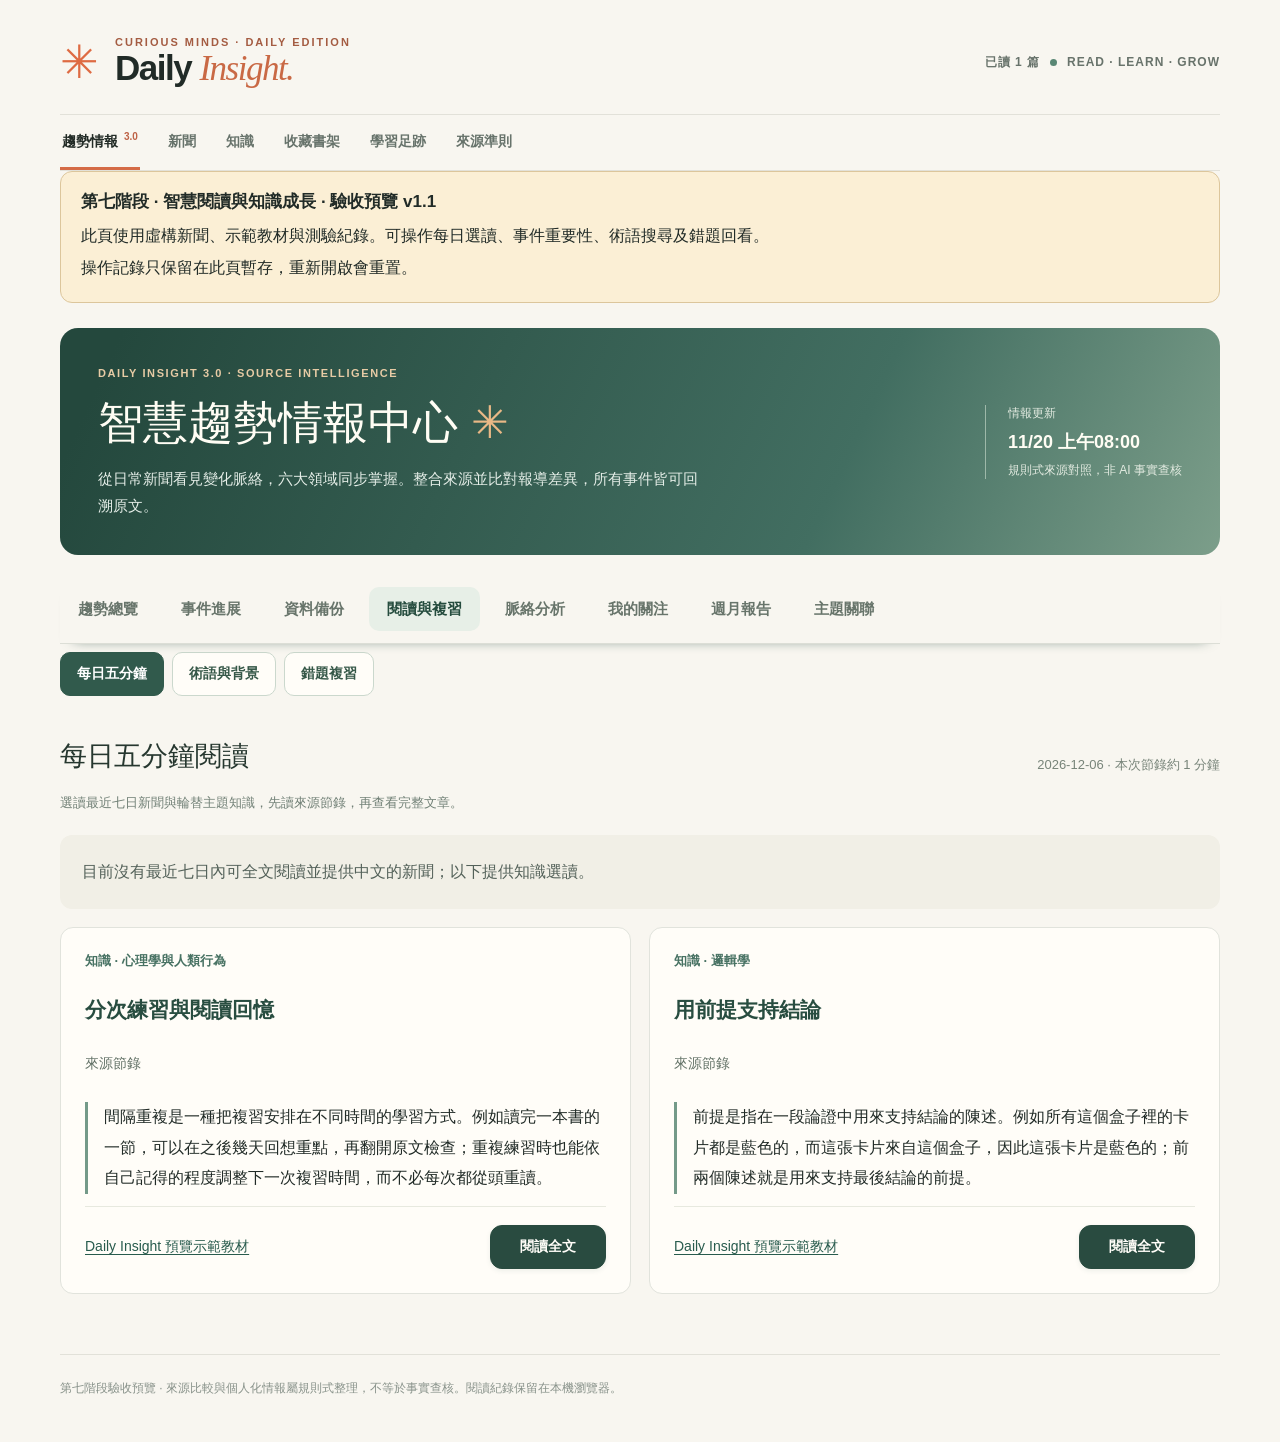
==== commit 99372513: "Fix standalone preview CSS and refine reading action buttons" ====
--- a/preview/stage7-acceptance.html
+++ b/preview/stage7-acceptance.html
@@ -1,4 +1,4 @@
-<!doctype html><html lang="zh-Hant"><head><meta charset="utf-8"><meta name="viewport" content="width=device-width,initial-scale=1"><meta name="theme-color" content="#f8f5ee"><meta name="description" content="Daily Insight 每日新知與六大領域智慧趨勢情報中心"><title>Daily Insight 3.0 第七階段驗收預覽</title><style>500;600;700&family=Noto+Sans+TC:wght@400;500;600;700;800&display=swap');:root{font-family:'DM Sans','Noto Sans TC',sans-serif;color:#212b27;background:#f8f6f0}*{box-sizing:border-box}body{margin:0}.shell{max-width:1220px;margin:auto;padding:0 30px}.mast{padding:35px 0 25px;display:flex;align-items:center;justify-content:space-between;gap:15px}.brand{display:flex;align-items:center;gap:16px}.brandmark{font-size:46px;color:#de6b43}.eyebrow,.kicker{font-size:11px;font-weight:800;letter-spacing:2px;color:#a45c42}h1{font-size:35px;margin:0;letter-spacing:-1.5px}h1 em{font-family:Georgia,serif;color:#c96945;font-weight:400}.header-right{font-size:12px;font-weight:700;letter-spacing:1px;color:#68736b;display:flex;align-items:center;gap:10px}.live-dot{width:7px;height:7px;background:#598774;border-radius:50%}nav{display:flex;gap:26px;border-top:1px solid #e2e1d9;border-bottom:1px solid #e2e1d9;overflow-x:auto}.tab{border:0;background:none;color:#67736b;padding:16px 2px;white-space:nowrap;font-size:14px;cursor:pointer;font-weight:700}.tab.active{color:#222b26;border-bottom:3px solid #d56b46}.hero{padding:48px 0 35px;display:grid;grid-template-columns:1.3fr .7fr;gap:40px;align-items:center}.hero h2{font-family:Georgia,'Noto Sans TC',serif;font-size:clamp(38px,5vw,64px);font-weight:500;line-height:1.18;letter-spacing:-2px;margin:15px 0}.hero p{color:#65736b;line-height:1.9;max-width:600px}.hero-art{border-radius:140px 140px 18px 18px;background:radial-gradient(circle at 72% 22%,#f5d9a4 0 11%,transparent 12%),linear-gradient(140deg,#b8d0bd,#4e796c 65%,#254b48);height:280px;position:relative;overflow:hidden}.hero-art:before{content:'✳';position:absolute;top:45px;left:20%;font-size:155px;color:#f4ead1;opacity:.9}.hero-art:after{content:'LEARN SOMETHING NEW';position:absolute;bottom:18px;right:20px;color:white;font-size:11px;letter-spacing:3px}.statsline{display:flex;gap:20px;flex-wrap:wrap;color:#78837a;font-size:12px}.sectionhead{display:flex;align-items:end;justify-content:space-between;margin:24px 0 20px;gap:15px}.sectionhead h2,.sectiontitle{font-family:Georgia,'Noto Sans TC',serif;font-size:29px;font-weight:500;margin:0}.filters{display:flex;gap:9px;overflow:auto;padding:0 0 18px}.filter,.mode{background:transparent;border:1px solid #d9dcd4;border-radius:40px;padding:9px 14px;color:#4c5a52;white-space:nowrap;cursor:pointer}.filter.selected,.mode.active{background:#294b40;color:white;border-color:#294b40}.grid{display:grid;grid-template-columns:repeat(3,minmax(0,1fr));gap:19px}.card{border:1px solid #e5e3db;background:#fffdf8;border-radius:14px;overflow:hidden;display:flex;flex-direction:column;min-height:320px}.card-art{height:116px;background:#b6c8bb;position:relative;overflow:hidden}.card-art:after{content:'✦';position:absolute;right:22px;top:-30px;font-size:130px;color:#fff9e8;opacity:.6}.card:nth-child(3n+2) .card-art{background:#e2c6ae}.card:nth-child(3n+3) .card-art{background:#b2c5d1}.card-body{padding:22px;display:flex;flex-direction:column;flex:1}.meta{font-size:11px;color:#8a8d83;letter-spacing:.5px}.card h3{font-size:20px;line-height:1.5;margin:13px 0;letter-spacing:-.3px}.card p{font-size:13px;color:#65736b;line-height:1.8;flex:1}.actions{display:flex;gap:8px;flex-wrap:wrap;margin-top:16px}.btn{border:1px solid #d9dfd8;background:transparent;padding:10px 13px;border-radius:9px;color:#294b40;cursor:pointer;font-size:12px;font-weight:700;text-decoration:none}.btn.primary{background:#294b40;color:white;border-color:#294b40}.notice,.empty{padding:22px;background:#f1efe6;border-radius:12px;color:#536159;line-height:1.9;margin:18px 0}.reader{max-width:830px;margin:35px auto 70px}.back{border:0;background:none;color:#8c604e;cursor:pointer;padding:10px 0}.reader h2{font-family:Georgia,'Noto Sans TC',serif;font-size:clamp(29px,4vw,46px);line-height:1.45;font-weight:500;margin:15px 0}.reader-intro{font-size:15px;color:#68746b;line-height:1.8}.reader-panel{background:#fffdf8;border:1px solid #e4e2da;padding:28px;border-radius:15px;margin:25px 0}.reader-panel h3{margin-top:0}.reader-text{font-size:18px;line-height:2;white-space:pre-wrap}.compare{display:grid;grid-template-columns:1fr 1fr;gap:18px}.compare>div{background:#f4f3ec;border-radius:12px;padding:20px}.compare label{font-size:12px;font-weight:700;color:#ae6346}.reader-note{font-size:12px;color:#78847b;line-height:1.8}.stat{font-size:48px;color:#c56c4e}footer{border-top:1px solid #e2e1d9;margin-top:60px;padding:25px 0 45px;font-size:12px;color:#88928a}@media(max-width:800px){.shell{padding:0 18px}.mast{padding:24px 0}.header-right{display:none}.hero{grid-template-columns:1fr;padding:35px 0 20px;gap:20px}.hero-art{height:160px;border-radius:15px}.hero-art:before{top:-20px;font-size:150px}.grid{grid-template-columns:1fr 1fr}.compare{grid-template-columns:1fr}}@media(max-width:560px){.grid{grid-template-columns:1fr}.card{min-height:0}.card-art{height:90px}.reader-panel{padding:18px}h1{font-size:29px}}
+<!doctype html><html lang="zh-Hant"><head><meta charset="utf-8"><meta name="viewport" content="width=device-width,initial-scale=1"><meta name="theme-color" content="#f8f5ee"><meta name="description" content="Daily Insight 每日新知與六大領域智慧趨勢情報中心"><title>Daily Insight 3.0 第七階段驗收預覽</title><style>:root{font-family:'DM Sans','Noto Sans TC',sans-serif;color:#212b27;background:#f8f6f0}*{box-sizing:border-box}body{margin:0}.shell{max-width:1220px;margin:auto;padding:0 30px}.mast{padding:35px 0 25px;display:flex;align-items:center;justify-content:space-between;gap:15px}.brand{display:flex;align-items:center;gap:16px}.brandmark{font-size:46px;color:#de6b43}.eyebrow,.kicker{font-size:11px;font-weight:800;letter-spacing:2px;color:#a45c42}h1{font-size:35px;margin:0;letter-spacing:-1.5px}h1 em{font-family:Georgia,serif;color:#c96945;font-weight:400}.header-right{font-size:12px;font-weight:700;letter-spacing:1px;color:#68736b;display:flex;align-items:center;gap:10px}.live-dot{width:7px;height:7px;background:#598774;border-radius:50%}nav{display:flex;gap:26px;border-top:1px solid #e2e1d9;border-bottom:1px solid #e2e1d9;overflow-x:auto}.tab{border:0;background:none;color:#67736b;padding:16px 2px;white-space:nowrap;font-size:14px;cursor:pointer;font-weight:700}.tab.active{color:#222b26;border-bottom:3px solid #d56b46}.hero{padding:48px 0 35px;display:grid;grid-template-columns:1.3fr .7fr;gap:40px;align-items:center}.hero h2{font-family:Georgia,'Noto Sans TC',serif;font-size:clamp(38px,5vw,64px);font-weight:500;line-height:1.18;letter-spacing:-2px;margin:15px 0}.hero p{color:#65736b;line-height:1.9;max-width:600px}.hero-art{border-radius:140px 140px 18px 18px;background:radial-gradient(circle at 72% 22%,#f5d9a4 0 11%,transparent 12%),linear-gradient(140deg,#b8d0bd,#4e796c 65%,#254b48);height:280px;position:relative;overflow:hidden}.hero-art:before{content:'✳';position:absolute;top:45px;left:20%;font-size:155px;color:#f4ead1;opacity:.9}.hero-art:after{content:'LEARN SOMETHING NEW';position:absolute;bottom:18px;right:20px;color:white;font-size:11px;letter-spacing:3px}.statsline{display:flex;gap:20px;flex-wrap:wrap;color:#78837a;font-size:12px}.sectionhead{display:flex;align-items:end;justify-content:space-between;margin:24px 0 20px;gap:15px}.sectionhead h2,.sectiontitle{font-family:Georgia,'Noto Sans TC',serif;font-size:29px;font-weight:500;margin:0}.filters{display:flex;gap:9px;overflow:auto;padding:0 0 18px}.filter,.mode{background:transparent;border:1px solid #d9dcd4;border-radius:40px;padding:9px 14px;color:#4c5a52;white-space:nowrap;cursor:pointer}.filter.selected,.mode.active{background:#294b40;color:white;border-color:#294b40}.grid{display:grid;grid-template-columns:repeat(3,minmax(0,1fr));gap:19px}.card{border:1px solid #e5e3db;background:#fffdf8;border-radius:14px;overflow:hidden;display:flex;flex-direction:column;min-height:320px}.card-art{height:116px;background:#b6c8bb;position:relative;overflow:hidden}.card-art:after{content:'✦';position:absolute;right:22px;top:-30px;font-size:130px;color:#fff9e8;opacity:.6}.card:nth-child(3n+2) .card-art{background:#e2c6ae}.card:nth-child(3n+3) .card-art{background:#b2c5d1}.card-body{padding:22px;display:flex;flex-direction:column;flex:1}.meta{font-size:11px;color:#8a8d83;letter-spacing:.5px}.card h3{font-size:20px;line-height:1.5;margin:13px 0;letter-spacing:-.3px}.card p{font-size:13px;color:#65736b;line-height:1.8;flex:1}.actions{display:flex;gap:8px;flex-wrap:wrap;margin-top:16px}.btn{border:1px solid #d9dfd8;background:transparent;padding:10px 13px;border-radius:9px;color:#294b40;cursor:pointer;font-size:12px;font-weight:700;text-decoration:none}.btn.primary{background:#294b40;color:white;border-color:#294b40}.notice,.empty{padding:22px;background:#f1efe6;border-radius:12px;color:#536159;line-height:1.9;margin:18px 0}.reader{max-width:830px;margin:35px auto 70px}.back{border:0;background:none;color:#8c604e;cursor:pointer;padding:10px 0}.reader h2{font-family:Georgia,'Noto Sans TC',serif;font-size:clamp(29px,4vw,46px);line-height:1.45;font-weight:500;margin:15px 0}.reader-intro{font-size:15px;color:#68746b;line-height:1.8}.reader-panel{background:#fffdf8;border:1px solid #e4e2da;padding:28px;border-radius:15px;margin:25px 0}.reader-panel h3{margin-top:0}.reader-text{font-size:18px;line-height:2;white-space:pre-wrap}.compare{display:grid;grid-template-columns:1fr 1fr;gap:18px}.compare>div{background:#f4f3ec;border-radius:12px;padding:20px}.compare label{font-size:12px;font-weight:700;color:#ae6346}.reader-note{font-size:12px;color:#78847b;line-height:1.8}.stat{font-size:48px;color:#c56c4e}footer{border-top:1px solid #e2e1d9;margin-top:60px;padding:25px 0 45px;font-size:12px;color:#88928a}@media(max-width:800px){.shell{padding:0 18px}.mast{padding:24px 0}.header-right{display:none}.hero{grid-template-columns:1fr;padding:35px 0 20px;gap:20px}.hero-art{height:160px;border-radius:15px}.hero-art:before{top:-20px;font-size:150px}.grid{grid-template-columns:1fr 1fr}.compare{grid-template-columns:1fr}}@media(max-width:560px){.grid{grid-template-columns:1fr}.card{min-height:0}.card-art{height:90px}.reader-panel{padding:18px}h1{font-size:29px}}
 /* V1.4: evidence-first bilingual reader */
 .evidence-list{display:grid;gap:16px;margin:24px 0}.evidence-row{border:1px solid #ded9d1;border-radius:14px;padding:22px;background:#fff}.evidence-row.compare{display:grid;grid-template-columns:1fr 1fr;gap:24px}.evidence-row.compare>div+div{border-left:1px solid #e4dfd6;padding-left:24px}.translation-missing{color:#8a6250;font-style:italic}.evidence-row .reader-text{white-space:pre-wrap;overflow-wrap:anywhere;line-height:1.9}@media(max-width:700px){.evidence-row.compare{grid-template-columns:1fr}.evidence-row.compare>div+div{border-left:0;border-top:1px solid #e4dfd6;padding-left:0;padding-top:18px}}
 
@@ -413,7 +413,38 @@
 .learning-review{margin-top:18px}.learning-review details{padding:12px;background:#eef2ec;border-radius:8px}.learning-review summary{cursor:pointer;font-weight:600}
 .learning-actions{display:flex;gap:12px;flex-wrap:wrap;margin-top:16px}.learning-importance h5{font-size:16px;margin-bottom:8px}
 @media(max-width:700px){.learning-digest,.learning-glossary{grid-template-columns:1fr}.learning-actions .btn{flex:1}}
-</style><style>.preview-note{background:#fbefd5;border:1px solid #dcc69c;padding:16px 20px;border-radius:12px;margin-bottom:18px;line-height:1.7}.preview-note p{margin:5px 0}.preview-note strong{font-size:17px}</style></head><body><div class="shell"><header class="mast"><div class="brand"><span class="brandmark">✳</span><div><div class="eyebrow">CURIOUS MINDS · DAILY EDITION</div><h1>Daily <em>Insight.</em></h1></div></div><div class="header-right"><span id="streak">我的閱讀日誌</span><span class="live-dot"></span> READ · LEARN · GROW</div></header><div class="site-toolbar"><nav aria-label="主選單"><button class="tab" data-page="trends">趨勢情報 <span class="nav-new">3.0</span></button><button class="tab active" data-page="news">新聞</button><button class="tab" data-page="knowledge">知識</button><button class="tab" data-page="saved">收藏書架</button><button class="tab" data-page="stats">學習足跡</button><button class="tab" data-page="about">來源準則</button></nav><div id="explore-toolbar"></div></div><aside class="preview-note"><strong>第七階段 · 智慧閱讀與知識成長 · 驗收預覽</strong><p id="preview-note">此頁使用虛構新聞、示範教材與測驗紀錄。可操作每日選讀、事件重要性、術語搜尋及錯題回看。</p><p>操作記錄只保留在此頁暫存，重新開啟會重置。</p></aside><main id="main"><p>正在讀取文章資料…</p></main><footer>第七階段驗收預覽 · 來源比較與個人化情報屬規則式整理，不等於事實查核。閱讀紀錄保留在本機瀏覽器。</footer></div><script>
+
+/* Reading actions share a clear hierarchy and comfortable pointer targets. */
+.learning-home .btn{
+ display:inline-flex;align-items:center;justify-content:center;gap:8px;
+ min-height:44px;padding:11px 18px;border:1px solid #cbd7ce;border-radius:12px;
+ background:#f1f5ef;color:#294b40;
+ font-family:inherit;font-size:14px;font-weight:600;line-height:1.4;
+ transition:background .16s ease,border-color .16s ease,box-shadow .16s ease;
+}
+.learning-home .btn.primary{background:#294b40;border-color:#294b40;color:#fffdf8;box-shadow:0 2px 5px #294b4014}
+.learning-home .btn:hover{background:#e5ede5;border-color:#8fa894}
+.learning-home .btn.primary:hover{background:#1f3e34;border-color:#1f3e34;box-shadow:0 3px 8px #294b4024}
+.learning-home .btn:focus-visible,.learning-review summary:focus-visible{outline:3px solid #b47c44;outline-offset:3px}
+.learning-digest .trend-detail-panel{display:flex;flex-direction:column}
+.learning-card-actions{display:flex;align-items:center;justify-content:space-between;gap:16px;margin-top:auto;padding-top:18px;border-top:1px solid #e7e9df}
+.learning-card-actions .learning-source{margin:0;line-height:1.6;overflow-wrap:anywhere}
+.learning-card-actions .btn{flex-shrink:0;min-width:116px}
+.learning-actions{padding-top:18px;margin-top:20px;border-top:1px solid #e7e9df;gap:12px}
+.learning-actions .btn{min-width:150px}
+.learning-review details{padding:0;border:1px solid #e1e8df;background:#f1f5ef;border-radius:12px}
+.learning-review summary{display:flex;align-items:center;justify-content:space-between;gap:16px;padding:15px 18px;list-style:none;font-size:14px;color:#294b40;border-radius:12px}
+.learning-review summary::-webkit-details-marker{display:none}
+.learning-review summary::after{content:'+';font-size:22px;font-weight:400;line-height:1}
+.learning-review details[open] summary::after{content:'−'}
+.learning-review details>p{padding:0 18px;margin:8px 0 16px}
+@media(max-width:700px){
+ .learning-card-actions{align-items:stretch;flex-direction:column;gap:12px}
+ .learning-card-actions .btn{width:100%}
+ .learning-actions{display:grid;grid-template-columns:repeat(2,minmax(0,1fr))}
+ .learning-actions .btn{min-width:0;padding:11px 10px}
+}
+</style><style>.preview-note{background:#fbefd5;border:1px solid #dcc69c;padding:16px 20px;border-radius:12px;margin-bottom:18px;line-height:1.7}.preview-note p{margin:5px 0}.preview-note strong{font-size:17px}</style></head><body><div class="shell"><header class="mast"><div class="brand"><span class="brandmark">✳</span><div><div class="eyebrow">CURIOUS MINDS · DAILY EDITION</div><h1>Daily <em>Insight.</em></h1></div></div><div class="header-right"><span id="streak">我的閱讀日誌</span><span class="live-dot"></span> READ · LEARN · GROW</div></header><div class="site-toolbar"><nav aria-label="主選單"><button class="tab" data-page="trends">趨勢情報 <span class="nav-new">3.0</span></button><button class="tab active" data-page="news">新聞</button><button class="tab" data-page="knowledge">知識</button><button class="tab" data-page="saved">收藏書架</button><button class="tab" data-page="stats">學習足跡</button><button class="tab" data-page="about">來源準則</button></nav><div id="explore-toolbar"></div></div><aside class="preview-note"><strong>第七階段 · 智慧閱讀與知識成長 · 驗收預覽 v1.1</strong><p id="preview-note">此頁使用虛構新聞、示範教材與測驗紀錄。可操作每日選讀、事件重要性、術語搜尋及錯題回看。</p><p>操作記錄只保留在此頁暫存，重新開啟會重置。</p></aside><main id="main"><p>正在讀取文章資料…</p></main><footer>第七階段驗收預覽 · 來源比較與個人化情報屬規則式整理，不等於事實查核。閱讀紀錄保留在本機瀏覽器。</footer></div><script>
 const previewRecords=new Map([['daily-insight-v1.8',JSON.stringify({"saved": ["https://example.org/stage7-cost"], "read": ["https://example.org/stage7-cost"], "quizResults": {"stage7-cost": {"score": 0, "total": 1, "answers": [0], "completedAt": "2026-11-20T00:00:00Z"}, "stage7-repeat": {"score": 0, "total": 1, "answers": [2], "completedAt": "2026-11-19T00:00:00Z"}}})]]);
 const previewStorage={getItem:key=>previewRecords.get(key)??null,setItem:(key,value)=>previewRecords.set(key,value),removeItem:key=>previewRecords.delete(key)};
 const previewArticles=[{"id": "stage7-cost", "title": "安排一天行程的機會成本", "category": "商業與經濟", "kind": "knowledge", "source": "Daily Insight 預覽示範教材", "url": "https://example.org/stage7-cost", "verification": "publisher_domain_checked", "reuse_license": "approved", "content_complete": true, "standalone_reviewed": true, "translation_status": "original_zh_hant", "content_scope": "full_text", "evidence_original": ["機會成本是指做出一個選擇時，所放棄的最佳可行方案帶來的價值。假設你只有一小時，可以整理旅行資料、練習英文或看一集影集；你選擇整理旅行資料，而在另外兩個方案中最重視練習英文，整理資料的機會成本就是放棄練習英文帶來的價值。", "比較方案時，可以先列出真正可行的選項，再依自己的目標排序。機會成本會隨可行選項及你重視的事情改變，也不一定能直接用金錢衡量。"], "quiz_reviewed": true, "quiz": [{"question": "若選擇整理資料，次佳選項是練英文，機會成本是什麼？", "options": ["三件事花費時間的總和", "放棄練英文所帶來的價值", "已經看過影集的時間"], "answer": 1, "paragraph": 1, "explanation": "機會成本取決於放棄的最佳可行方案；在這個例子中是練習英文。"}]}, {"id": "stage7-repeat", "title": "分次練習與閱讀回憶", "category": "心理學與人類行為", "kind": "knowledge", "source": "Daily Insight 預覽示範教材", "url": "https://example.org/stage7-repeat", "verification": "publisher_domain_checked", "reuse_license": "approved", "content_complete": true, "standalone_reviewed": true, "translation_status": "original_zh_hant", "content_scope": "full_text", "evidence_original": ["間隔重複是一種把複習安排在不同時間的學習方式。例如讀完一本書的一節，可以在之後幾天回想重點，再翻開原文檢查；重複練習時也能依自己記得的程度調整下一次複習時間，而不必每次都從頭重讀。", "回想後要核對原文，避免把記錯的內容反覆記住。本例的練習步驟是先合上書說出重點，再檢查原文，最後記下仍不理解的問題。"], "quiz_reviewed": true, "quiz": [{"question": "在本例中，回想文章重點後的下一步是什麼？", "options": ["立即刪除筆記", "翻開原文核對", "只看文章標題"], "answer": 1, "paragraph": 1, "explanation": "先核對原文，才能知道自己的回想是否準確。"}]}, {"id": "stage7-logic", "title": "用前提支持結論", "category": "邏輯學", "kind": "knowledge", "source": "Daily Insight 預覽示範教材", "url": "https://example.org/stage7-logic", "verification": "publisher_domain_checked", "reuse_license": "approved", "content_complete": true, "standalone_reviewed": true, "translation_status": "original_zh_hant", "content_scope": "full_text", "evidence_original": ["前提是指在一段論證中用來支持結論的陳述。例如所有這個盒子裡的卡片都是藍色的，而這張卡片來自這個盒子，因此這張卡片是藍色的；前兩個陳述就是用來支持最後結論的前提。", "檢查論證時，除了確認推理形式是否成立，也要分別檢查前提是否為真。有效的推理形式本身，並不能替我們保證實際觀察到的前提正確。"], "quiz_reviewed": true, "quiz": [{"question": "「這張卡片來自這個盒子」在例子中是什麼？", "options": ["前提", "結論", "無關的廣告"], "answer": 0, "paragraph": 1, "explanation": "它和盒子中卡片的顏色一起支持結論。"}]}, {"id": "stage7-news-0", "title": "示範城市公布圖書館晚間服務試辦", "kind": "news", "category": "社會與公共政策", "source": "虛構發布者 · 功能示範", "url": "https://example.org/stage7-news-0", "verification": "publisher_domain_checked", "reuse_license": "approved", "content_complete": true, "translation_status": "original_zh_hant", "evidence_original": ["這是用來驗收功能的虛構新聞。示範圖書館宣布在三個分館試辦晚間延長服務，先收集借閱人次與讀者回饋，再決定是否調整時段。公告同時列出試辦範圍和服務內容，讓讀者可以檢查哪些分館適用。", "示範方案仍在試辦階段，尚未公布實施後的比較結果。是否擴大辦理，仍需等待試辦資料和後續正式公告；目前無法僅憑開放時數就判斷成效。"], "published_at": "2026-11-20T00:00:00Z"}, {"id": "stage7-news-1", "title": "示例團隊開始測試借書查詢介面", "kind": "news", "category": "社會與公共政策", "source": "虛構發布者 · 功能示範", "url": "https://example.org/stage7-news-1", "verification": "publisher_domain_checked", "reuse_license": "approved", "content_complete": true, "translation_status": "original_zh_hant", "evidence_original": ["這是功能驗收用的虛構新聞。示例團隊開始測試借書查詢介面，邀請少量讀者完成找書及確認館藏的操作，記錄查詢所需時間與遇到的問題。這個測試還沒有正式上線，也尚未公開完整測試結果。", "接下來可比較新舊介面的任務完成率，並確認測試讀者是否涵蓋不同使用習慣。產品在試用階段是否容易使用，仍需檢查公開的測試方式及結果。"], "published_at": "2026-11-20T00:00:00Z"}, {"id": "stage7-news-2", "title": "示範圖書館公開讀者回饋彙整", "kind": "news", "category": "社會與公共政策", "source": "虛構發布者 · 功能示範", "url": "https://example.org/stage7-news-2", "verification": "publisher_domain_checked", "reuse_license": "approved", "content_complete": true, "translation_status": "original_zh_hant", "evidence_original": ["這是功能驗收用的虛構新聞。示範圖書館公開晚間服務的讀者意見彙整，意見包含希望延後閉館、增加自助借書設備，以及保留安靜座位等需求。這份彙整呈現的是收到的意見，並未聲稱代表所有讀者。", "意見收集的期間、方式與回覆人數會影響解讀。讀者可以先確認誰參與回覆，再觀察圖書館如何將建議轉成可評估的服務調整。"], "published_at": "2026-11-20T00:00:00Z"}];
@@ -673,7 +704,7 @@
       ${!data.newsCount?'<p class="notice">目前沒有最近七日內可全文閱讀並提供中文的新聞；以下提供知識選讀。</p>':''}
       ${data.entries.length?`<div class="learning-digest">${data.entries.map(item=>`<article class="trend-detail-panel"><span class="trend-topic-label">${escape(item.article.kind==='knowledge'?'知識 · '+item.article.category:'新聞 · '+day(item.article.published_at))}</span><h4>${escape(item.article.title)}</h4>
         <p class="learning-label">來源節錄${item.article.translation_status==='original_zh_hant'?'':' · 中文譯文'}</p><blockquote>${escape(item.text)}</blockquote>
-        <div class="learning-source">${sourceLink(item.article)}</div><button type="button" class="btn" data-open="${escape(item.article.url)}" data-review-paragraph="${item.paragraph}">閱讀完整文章及對應段落</button></article>`).join('')}</div>`:'<div class="empty">目前沒有符合全文與中文條件的文章。</div>'}</section>`;
+        <div class="learning-card-actions"><div class="learning-source">${sourceLink(item.article)}</div><button type="button" class="btn primary" data-open="${escape(item.article.url)}" data-review-paragraph="${item.paragraph}">閱讀全文</button></div></article>`).join('')}</div>`:'<div class="empty">目前沒有符合全文與中文條件的文章。</div>'}</section>`;
   }
   function importanceHtml(event) {
     const data=importance(event);
@@ -703,7 +734,7 @@
       <p class="trend-muted">從已完成測驗中找出答錯的題目，核對解說後回看原文，再由文章內重新挑戰。</p>
       ${data.items.length?data.items.map(item=>`<article class="trend-detail-panel learning-review"><span class="trend-topic-label">${escape(item.article.title)}</span><h4>${escape(item.question.question)}</h4>
       <p>你的答案 · ${escape(item.question.options[item.chosen])}</p><details><summary>查看正確答案與解說</summary><p><strong>${escape(item.question.options[item.question.answer])}</strong></p><p>${escape(item.question.explanation)}</p></details>
-      <div class="learning-actions"><button type="button" class="btn" data-open="${escape(item.article.url)}" ${item.paragraph?`data-review-paragraph="${item.paragraph}"`:''}>${item.paragraph?'回看原文第 '+item.paragraph+' 段':'回看完整文章'}</button><button type="button" class="btn" data-open="${escape(item.article.url)}" data-review-quiz>前往文章測驗</button></div></article>`).join(''):'<div class="empty">目前沒有可辨識的錯題。完成知識文章測驗後，可在這裡複習。</div>'}
+      <div class="learning-actions"><button type="button" class="btn primary" data-open="${escape(item.article.url)}" ${item.paragraph?`data-review-paragraph="${item.paragraph}"`:''}>${item.paragraph?'回看原文第 '+item.paragraph+' 段':'回看完整文章'}</button><button type="button" class="btn" data-open="${escape(item.article.url)}" data-review-quiz>前往測驗</button></div></article>`).join(''):'<div class="empty">目前沒有可辨識的錯題。完成知識文章測驗後，可在這裡複習。</div>'}
       ${data.unavailable.length?`<p class="notice">${data.unavailable.length} 份既有測驗缺少逐題答案，或對應文章目前無法使用，暫時無法建立錯題清單。</p>`:''}</section>`;
   }
   return {textParts,excerpt,digest,importance,reviews,digestHtml,importanceHtml,glossaryHtml,reviewHtml};
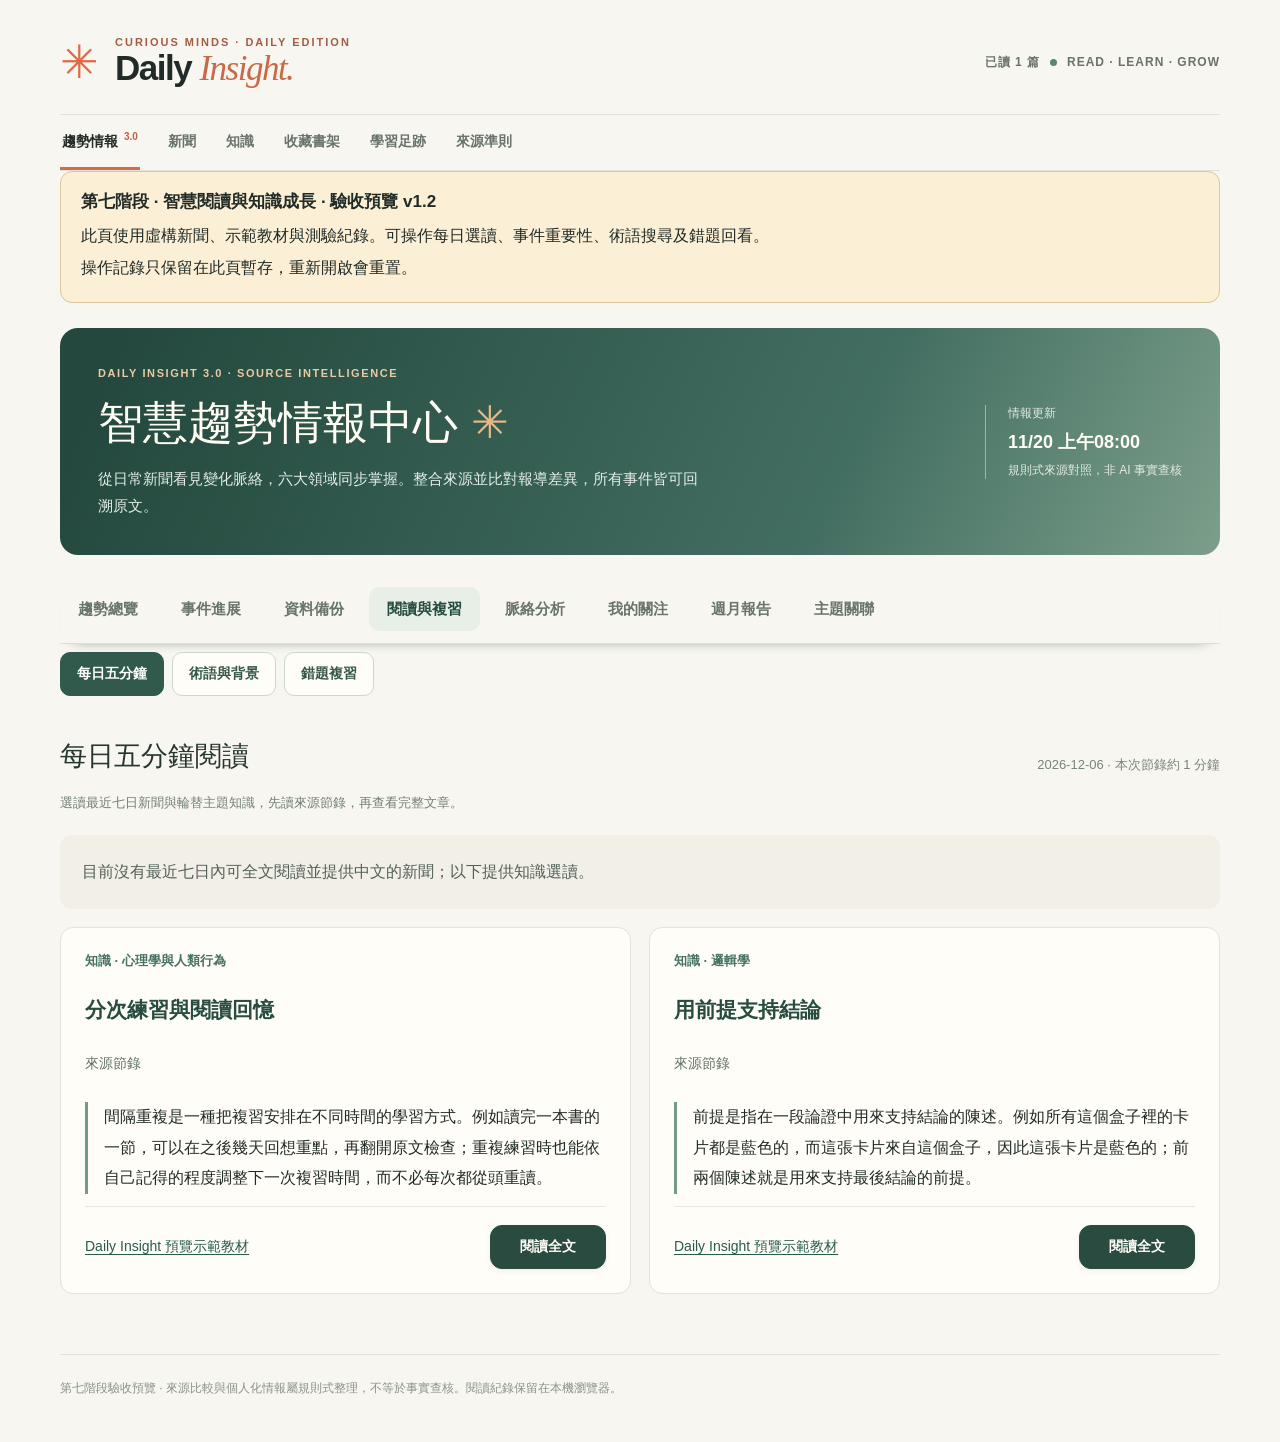
==== commit b165a04e: "Separate glossary titles and definitions and expose C2 actions" ====
--- a/preview/stage7-acceptance.html
+++ b/preview/stage7-acceptance.html
@@ -444,7 +444,17 @@
  .learning-actions{display:grid;grid-template-columns:repeat(2,minmax(0,1fr))}
  .learning-actions .btn{min-width:0;padding:11px 10px}
 }
-</style><style>.preview-note{background:#fbefd5;border:1px solid #dcc69c;padding:16px 20px;border-radius:12px;margin-bottom:18px;line-height:1.7}.preview-note p{margin:5px 0}.preview-note strong{font-size:17px}</style></head><body><div class="shell"><header class="mast"><div class="brand"><span class="brandmark">✳</span><div><div class="eyebrow">CURIOUS MINDS · DAILY EDITION</div><h1>Daily <em>Insight.</em></h1></div></div><div class="header-right"><span id="streak">我的閱讀日誌</span><span class="live-dot"></span> READ · LEARN · GROW</div></header><div class="site-toolbar"><nav aria-label="主選單"><button class="tab" data-page="trends">趨勢情報 <span class="nav-new">3.0</span></button><button class="tab active" data-page="news">新聞</button><button class="tab" data-page="knowledge">知識</button><button class="tab" data-page="saved">收藏書架</button><button class="tab" data-page="stats">學習足跡</button><button class="tab" data-page="about">來源準則</button></nav><div id="explore-toolbar"></div></div><aside class="preview-note"><strong>第七階段 · 智慧閱讀與知識成長 · 驗收預覽 v1.1</strong><p id="preview-note">此頁使用虛構新聞、示範教材與測驗紀錄。可操作每日選讀、事件重要性、術語搜尋及錯題回看。</p><p>操作記錄只保留在此頁暫存，重新開啟會重置。</p></aside><main id="main"><p>正在讀取文章資料…</p></main><footer>第七階段驗收預覽 · 來源比較與個人化情報屬規則式整理，不等於事實查核。閱讀紀錄保留在本機瀏覽器。</footer></div><script>
+
+/* Give each glossary term a distinct header and a separate explanation body. */
+.learning-glossary{gap:20px;align-items:start}
+.learning-glossary>[data-learning-term]{padding:0;margin:0;background:#fffdf8;border:1px solid #dce4da;border-radius:14px;overflow:hidden}
+.learning-glossary>[data-learning-term]>dt{padding:16px 20px;margin:0;background:#e7efe7;border-bottom:1px solid #cbd9cd;color:#254f40;font-size:20px;font-weight:700;line-height:1.5}
+.learning-glossary>[data-learning-term]>dd{padding:18px 20px;margin:0;font-size:16px;line-height:1.85;color:#26352e}
+.learning-glossary .learning-term-definition{margin:0 0 18px}
+.learning-term-context{padding-top:13px;border-top:1px solid #e7e9df}
+.learning-term-context .trend-text-btn{font-size:14px;line-height:1.6;text-align:left}
+.learning-term-context .learning-source{margin:8px 0 0}
+</style><style>.preview-note{background:#fbefd5;border:1px solid #dcc69c;padding:16px 20px;border-radius:12px;margin-bottom:18px;line-height:1.7}.preview-note p{margin:5px 0}.preview-note strong{font-size:17px}</style></head><body><div class="shell"><header class="mast"><div class="brand"><span class="brandmark">✳</span><div><div class="eyebrow">CURIOUS MINDS · DAILY EDITION</div><h1>Daily <em>Insight.</em></h1></div></div><div class="header-right"><span id="streak">我的閱讀日誌</span><span class="live-dot"></span> READ · LEARN · GROW</div></header><div class="site-toolbar"><nav aria-label="主選單"><button class="tab" data-page="trends">趨勢情報 <span class="nav-new">3.0</span></button><button class="tab active" data-page="news">新聞</button><button class="tab" data-page="knowledge">知識</button><button class="tab" data-page="saved">收藏書架</button><button class="tab" data-page="stats">學習足跡</button><button class="tab" data-page="about">來源準則</button></nav><div id="explore-toolbar"></div></div><aside class="preview-note"><strong>第七階段 · 智慧閱讀與知識成長 · 驗收預覽 v1.2</strong><p id="preview-note">此頁使用虛構新聞、示範教材與測驗紀錄。可操作每日選讀、事件重要性、術語搜尋及錯題回看。</p><p>操作記錄只保留在此頁暫存，重新開啟會重置。</p></aside><main id="main"><p>正在讀取文章資料…</p></main><footer>第七階段驗收預覽 · 來源比較與個人化情報屬規則式整理，不等於事實查核。閱讀紀錄保留在本機瀏覽器。</footer></div><script>
 const previewRecords=new Map([['daily-insight-v1.8',JSON.stringify({"saved": ["https://example.org/stage7-cost"], "read": ["https://example.org/stage7-cost"], "quizResults": {"stage7-cost": {"score": 0, "total": 1, "answers": [0], "completedAt": "2026-11-20T00:00:00Z"}, "stage7-repeat": {"score": 0, "total": 1, "answers": [2], "completedAt": "2026-11-19T00:00:00Z"}}})]]);
 const previewStorage={getItem:key=>previewRecords.get(key)??null,setItem:(key,value)=>previewRecords.set(key,value),removeItem:key=>previewRecords.delete(key)};
 const previewArticles=[{"id": "stage7-cost", "title": "安排一天行程的機會成本", "category": "商業與經濟", "kind": "knowledge", "source": "Daily Insight 預覽示範教材", "url": "https://example.org/stage7-cost", "verification": "publisher_domain_checked", "reuse_license": "approved", "content_complete": true, "standalone_reviewed": true, "translation_status": "original_zh_hant", "content_scope": "full_text", "evidence_original": ["機會成本是指做出一個選擇時，所放棄的最佳可行方案帶來的價值。假設你只有一小時，可以整理旅行資料、練習英文或看一集影集；你選擇整理旅行資料，而在另外兩個方案中最重視練習英文，整理資料的機會成本就是放棄練習英文帶來的價值。", "比較方案時，可以先列出真正可行的選項，再依自己的目標排序。機會成本會隨可行選項及你重視的事情改變，也不一定能直接用金錢衡量。"], "quiz_reviewed": true, "quiz": [{"question": "若選擇整理資料，次佳選項是練英文，機會成本是什麼？", "options": ["三件事花費時間的總和", "放棄練英文所帶來的價值", "已經看過影集的時間"], "answer": 1, "paragraph": 1, "explanation": "機會成本取決於放棄的最佳可行方案；在這個例子中是練習英文。"}]}, {"id": "stage7-repeat", "title": "分次練習與閱讀回憶", "category": "心理學與人類行為", "kind": "knowledge", "source": "Daily Insight 預覽示範教材", "url": "https://example.org/stage7-repeat", "verification": "publisher_domain_checked", "reuse_license": "approved", "content_complete": true, "standalone_reviewed": true, "translation_status": "original_zh_hant", "content_scope": "full_text", "evidence_original": ["間隔重複是一種把複習安排在不同時間的學習方式。例如讀完一本書的一節，可以在之後幾天回想重點，再翻開原文檢查；重複練習時也能依自己記得的程度調整下一次複習時間，而不必每次都從頭重讀。", "回想後要核對原文，避免把記錯的內容反覆記住。本例的練習步驟是先合上書說出重點，再檢查原文，最後記下仍不理解的問題。"], "quiz_reviewed": true, "quiz": [{"question": "在本例中，回想文章重點後的下一步是什麼？", "options": ["立即刪除筆記", "翻開原文核對", "只看文章標題"], "answer": 1, "paragraph": 1, "explanation": "先核對原文，才能知道自己的回想是否準確。"}]}, {"id": "stage7-logic", "title": "用前提支持結論", "category": "邏輯學", "kind": "knowledge", "source": "Daily Insight 預覽示範教材", "url": "https://example.org/stage7-logic", "verification": "publisher_domain_checked", "reuse_license": "approved", "content_complete": true, "standalone_reviewed": true, "translation_status": "original_zh_hant", "content_scope": "full_text", "evidence_original": ["前提是指在一段論證中用來支持結論的陳述。例如所有這個盒子裡的卡片都是藍色的，而這張卡片來自這個盒子，因此這張卡片是藍色的；前兩個陳述就是用來支持最後結論的前提。", "檢查論證時，除了確認推理形式是否成立，也要分別檢查前提是否為真。有效的推理形式本身，並不能替我們保證實際觀察到的前提正確。"], "quiz_reviewed": true, "quiz": [{"question": "「這張卡片來自這個盒子」在例子中是什麼？", "options": ["前提", "結論", "無關的廣告"], "answer": 0, "paragraph": 1, "explanation": "它和盒子中卡片的顏色一起支持結論。"}]}, {"id": "stage7-news-0", "title": "示範城市公布圖書館晚間服務試辦", "kind": "news", "category": "社會與公共政策", "source": "虛構發布者 · 功能示範", "url": "https://example.org/stage7-news-0", "verification": "publisher_domain_checked", "reuse_license": "approved", "content_complete": true, "translation_status": "original_zh_hant", "evidence_original": ["這是用來驗收功能的虛構新聞。示範圖書館宣布在三個分館試辦晚間延長服務，先收集借閱人次與讀者回饋，再決定是否調整時段。公告同時列出試辦範圍和服務內容，讓讀者可以檢查哪些分館適用。", "示範方案仍在試辦階段，尚未公布實施後的比較結果。是否擴大辦理，仍需等待試辦資料和後續正式公告；目前無法僅憑開放時數就判斷成效。"], "published_at": "2026-11-20T00:00:00Z"}, {"id": "stage7-news-1", "title": "示例團隊開始測試借書查詢介面", "kind": "news", "category": "社會與公共政策", "source": "虛構發布者 · 功能示範", "url": "https://example.org/stage7-news-1", "verification": "publisher_domain_checked", "reuse_license": "approved", "content_complete": true, "translation_status": "original_zh_hant", "evidence_original": ["這是功能驗收用的虛構新聞。示例團隊開始測試借書查詢介面，邀請少量讀者完成找書及確認館藏的操作，記錄查詢所需時間與遇到的問題。這個測試還沒有正式上線，也尚未公開完整測試結果。", "接下來可比較新舊介面的任務完成率，並確認測試讀者是否涵蓋不同使用習慣。產品在試用階段是否容易使用，仍需檢查公開的測試方式及結果。"], "published_at": "2026-11-20T00:00:00Z"}, {"id": "stage7-news-2", "title": "示範圖書館公開讀者回饋彙整", "kind": "news", "category": "社會與公共政策", "source": "虛構發布者 · 功能示範", "url": "https://example.org/stage7-news-2", "verification": "publisher_domain_checked", "reuse_license": "approved", "content_complete": true, "translation_status": "original_zh_hant", "evidence_original": ["這是功能驗收用的虛構新聞。示範圖書館公開晚間服務的讀者意見彙整，意見包含希望延後閉館、增加自助借書設備，以及保留安靜座位等需求。這份彙整呈現的是收到的意見，並未聲稱代表所有讀者。", "意見收集的期間、方式與回覆人數會影響解讀。讀者可以先確認誰參與回覆，再觀察圖書館如何將建議轉成可評估的服務調整。"], "published_at": "2026-11-20T00:00:00Z"}];
@@ -724,8 +734,8 @@
     return `<section class="learning-section"><div class="trend-section-title"><h3>術語與背景</h3><span>${entries.size} 個詞</span></div>
       <label class="glossary-filter">搜尋術語<input type="search" data-learning-search placeholder="例如：機會成本、基因、前提"></label>
       <p class="trend-muted">依知識館藏正文出現的術語提供一句話解釋，可開啟相關文章查看上下文。</p>
-      <dl class="reader-context-rows learning-glossary">${[...entries.values()].sort((a,b)=>a.term.localeCompare(b.term,'zh-Hant')).map(term=>`<div data-learning-term><dt>${escape(term.term)}</dt><dd><p>${escape(term.definition)}</p>
-      <button type="button" class="trend-text-btn" data-open="${escape(term.article.url)}">文章背景 · ${escape(term.article.title)}</button>${term.source?`<span class="learning-source">${sourceLink(term.source)}</span>`:''}</dd></div>`).join('')}</dl>
+      <dl class="reader-context-rows learning-glossary">${[...entries.values()].sort((a,b)=>a.term.localeCompare(b.term,'zh-Hant')).map(term=>`<div data-learning-term><dt>${escape(term.term)}</dt><dd><p class="learning-term-definition">${escape(term.definition)}</p>
+      <div class="learning-term-context"><button type="button" class="trend-text-btn" data-open="${escape(term.article.url)}">文章背景 · ${escape(term.article.title)}</button>${term.source?`<span class="learning-source">${sourceLink(term.source)}</span>`:''}</div></dd></div>`).join('')}</dl>
       <p class="learning-search-empty" hidden>找不到符合的術語，請調整關鍵字。</p></section>`;
   }
   function reviewHtml(articles,results,getQuiz) {
@@ -876,7 +886,7 @@
     return `<article class="trend-event-card ${compact?'compact':''}"><div class="trend-event-top"><span class="trend-topic-label" style="color:${TOPIC_COLORS[topicIndex(e.primary_topic)]}">${TOPIC_ICON[topicIndex(e.primary_topic)]} ${escapeHtml(topicName(e.primary_topic))}</span>${badge(e)}</div>
       <h3><button type="button" data-trend-detail="${escapeHtml(e.id)}">${escapeHtml(e.title)}</button></h3>
       <p>已整合 ${e.articles?.length || 0} 篇相關報導、${e.source_count || 0} 個來源${firstHand?`；包含 ${firstHand} 篇官方來源`:''}。可查看報導主張、來源差異與檢查結果。</p>
-      <div class="trend-event-bottom"><span>${formatDate(e.updated_at)} 更新 ${unseen?'<b class="trend-unread">有新進展</b>':''}</span><div><button type="button" data-personal-pin="${escapeHtml(e.id)}" aria-pressed="${isPinned(e)}" class="trend-text-btn">${isPinned(e)?'◆ 已置頂':'◇ 置頂'}</button><button type="button" data-trend-watch="${escapeHtml(e.id)}" aria-pressed="${watched}" class="trend-text-btn">${watched?'★ 已關注':'☆ 關注'}</button><button type="button" class="trend-text-btn" data-trend-detail="${escapeHtml(e.id)}">檢視脈絡</button><button type="button" class="trend-text-btn trend-progress-link" data-trend-progress="${escapeHtml(e.id)}">進展紀錄 →</button></div></div></article>`;
+      <div class="trend-event-bottom"><span>${formatDate(e.updated_at)} 更新 ${unseen?'<b class="trend-unread">有新進展</b>':''}</span><div><button type="button" data-personal-pin="${escapeHtml(e.id)}" aria-pressed="${isPinned(e)}" class="trend-text-btn">${isPinned(e)?'◆ 已置頂':'◇ 置頂'}</button><button type="button" data-trend-watch="${escapeHtml(e.id)}" aria-pressed="${watched}" class="trend-text-btn">${watched?'★ 已關注':'☆ 關注'}</button><button type="button" class="trend-text-btn" data-trend-detail="${escapeHtml(e.id)}">檢視脈絡</button><button type="button" class="trend-text-btn trend-progress-link" data-trend-progress="${escapeHtml(e.id)}">進展紀錄 →</button><button type="button" class="trend-text-btn" data-trend-importance="${escapeHtml(e.id)}">為什麼重要</button></div></div></article>`;
   }
   function overview() {
     const filtered = selectedEvents().filter(e=>selectedTopic!=='all'||!preferences.layout.hidden.includes(e.primary_topic));
@@ -1093,7 +1103,7 @@
         <div class="trend-event-top"><span class="trend-topic-label">${escapeHtml(topicName(e.primary_topic))}</span><span class="trend-impact">${escapeHtml(eventStatus(e))}</span></div>
         <h3><button type="button" data-trend-progress="${escapeHtml(e.id)}">${escapeHtml(e.title)}</button></h3>
         <p>${e.articles?.length||0} 筆來源紀錄 · 最近更新 ${formatDate(e.updated_at)}</p>
-        <button type="button" class="btn primary" data-trend-progress="${escapeHtml(e.id)}">查看進展紀錄 →</button>
+        <div class="trend-inline-actions"><button type="button" class="btn primary" data-trend-progress="${escapeHtml(e.id)}">查看進展紀錄 →</button><button type="button" class="btn" data-trend-importance="${escapeHtml(e.id)}">為什麼重要</button></div>
       </article>`).join('') || '<div class="empty">這個範圍目前沒有事件，請切換主題或到「我的關注」調整領域。</div>'}</div>
     </section>`;
   }
@@ -1167,7 +1177,7 @@
       catch(err){backupError=err.message;repaint();}
     }
     else if(b.dataset.trendTopic){selectedTopic=b.dataset.trendTopic;currentTab=currentTab==='network'?'deep':currentTab;selectedEvent=null;repaint();}
-    else if(b.dataset.trendDetail||b.dataset.trendProgress){selectedEvent=b.dataset.trendDetail||b.dataset.trendProgress;detailPane=b.dataset.trendProgress?'progress':'evidence';const e=eventList().find(x=>x.id===selectedEvent);compareLeft=e?.articles?.[0]?.url||'';compareRight=e?.articles?.[1]?.url||compareLeft;preferences.viewed[selectedEvent]=new Date().toISOString();persist();repaint();window.scrollTo(0,0);}
+    else if(b.dataset.trendDetail||b.dataset.trendProgress||b.dataset.trendImportance){selectedEvent=b.dataset.trendDetail||b.dataset.trendProgress||b.dataset.trendImportance;detailPane=b.dataset.trendImportance?'importance':b.dataset.trendProgress?'progress':'evidence';const e=eventList().find(x=>x.id===selectedEvent);compareLeft=e?.articles?.[0]?.url||'';compareRight=e?.articles?.[1]?.url||compareLeft;preferences.viewed[selectedEvent]=new Date().toISOString();persist();repaint();window.scrollTo(0,0);}
     else if(b.dataset.trendPane){detailPane=b.dataset.trendPane;repaint();}
     else if(b.hasAttribute('data-trend-close')){selectedEvent=null;repaint();window.scrollTo(0,0);}
     else if(b.dataset.trendWatch){const id=b.dataset.trendWatch;const e=eventList().find(x=>x.id===id);if(!e)return;const ids=eventIds(e);preferences.watched=isWatched(e)?preferences.watched.filter(x=>!ids.includes(x)):[...preferences.watched.filter(x=>!ids.includes(x)),id];persist();repaint();}
